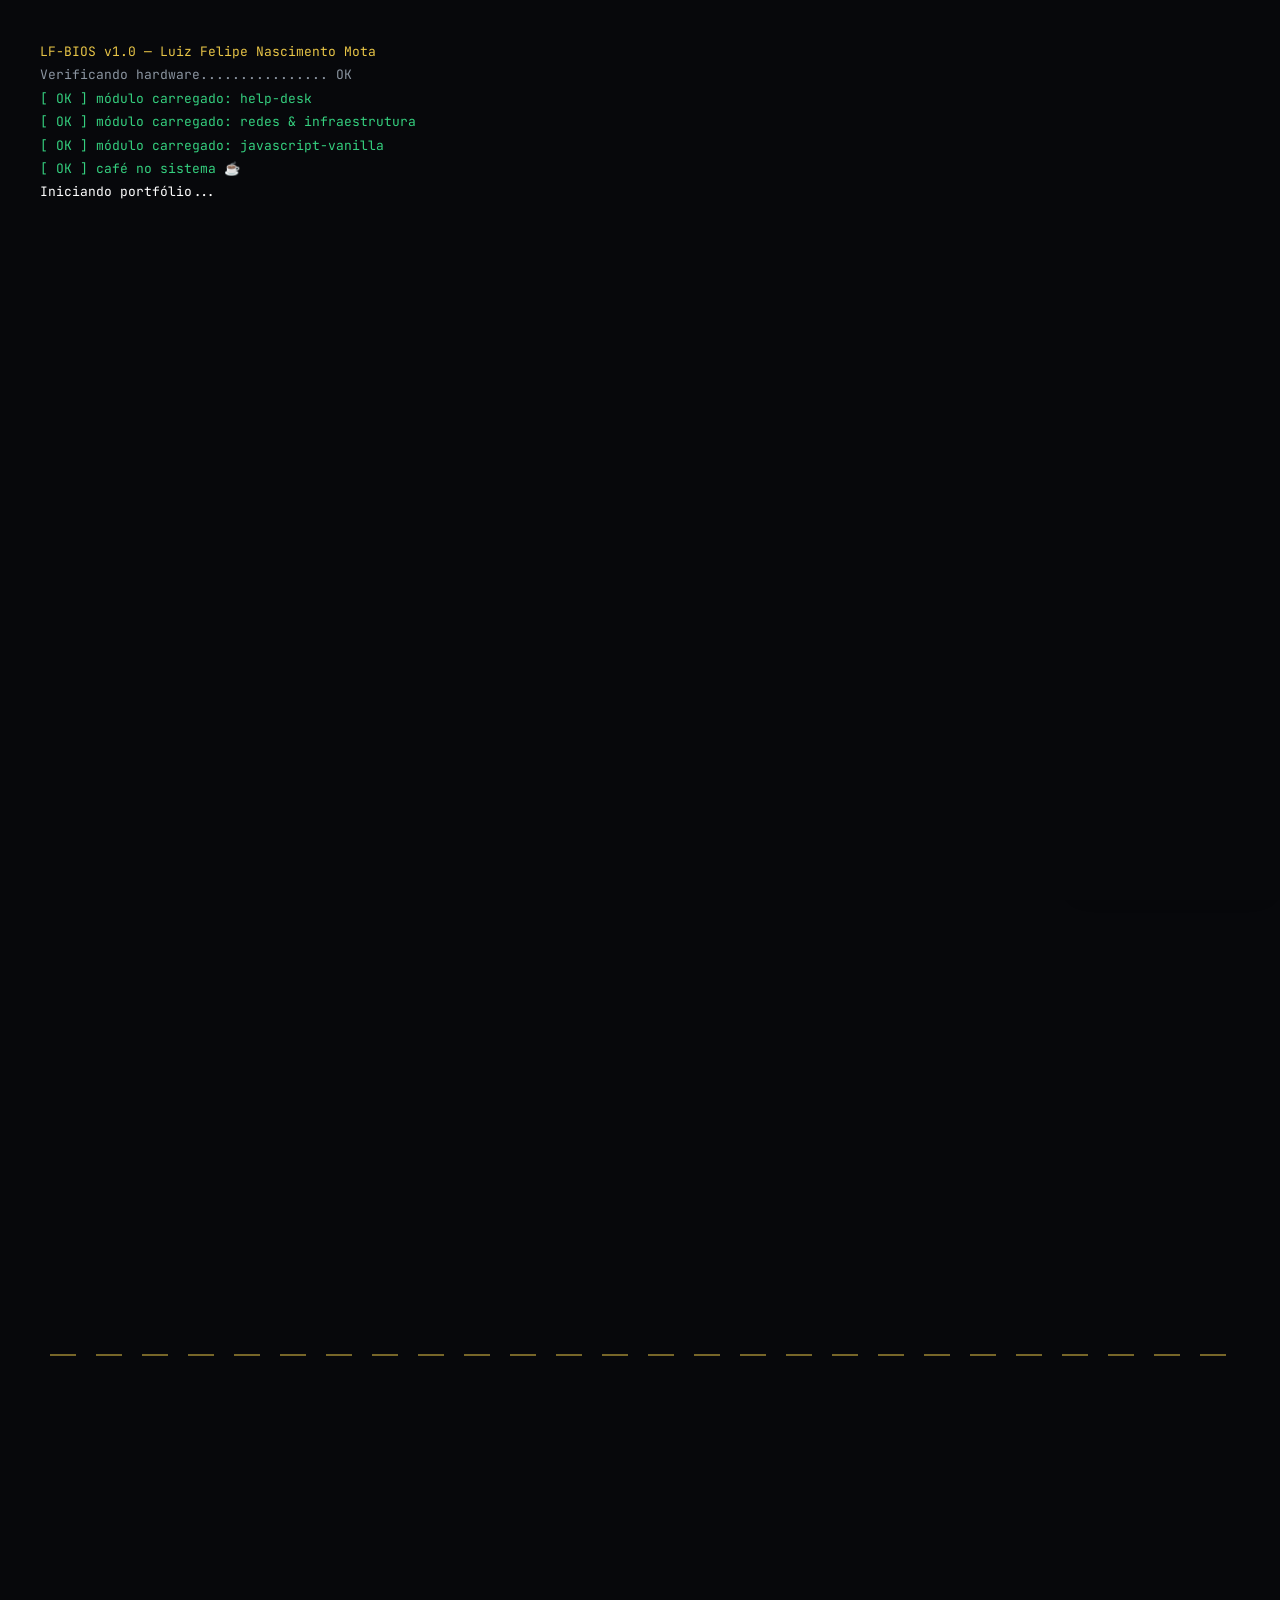
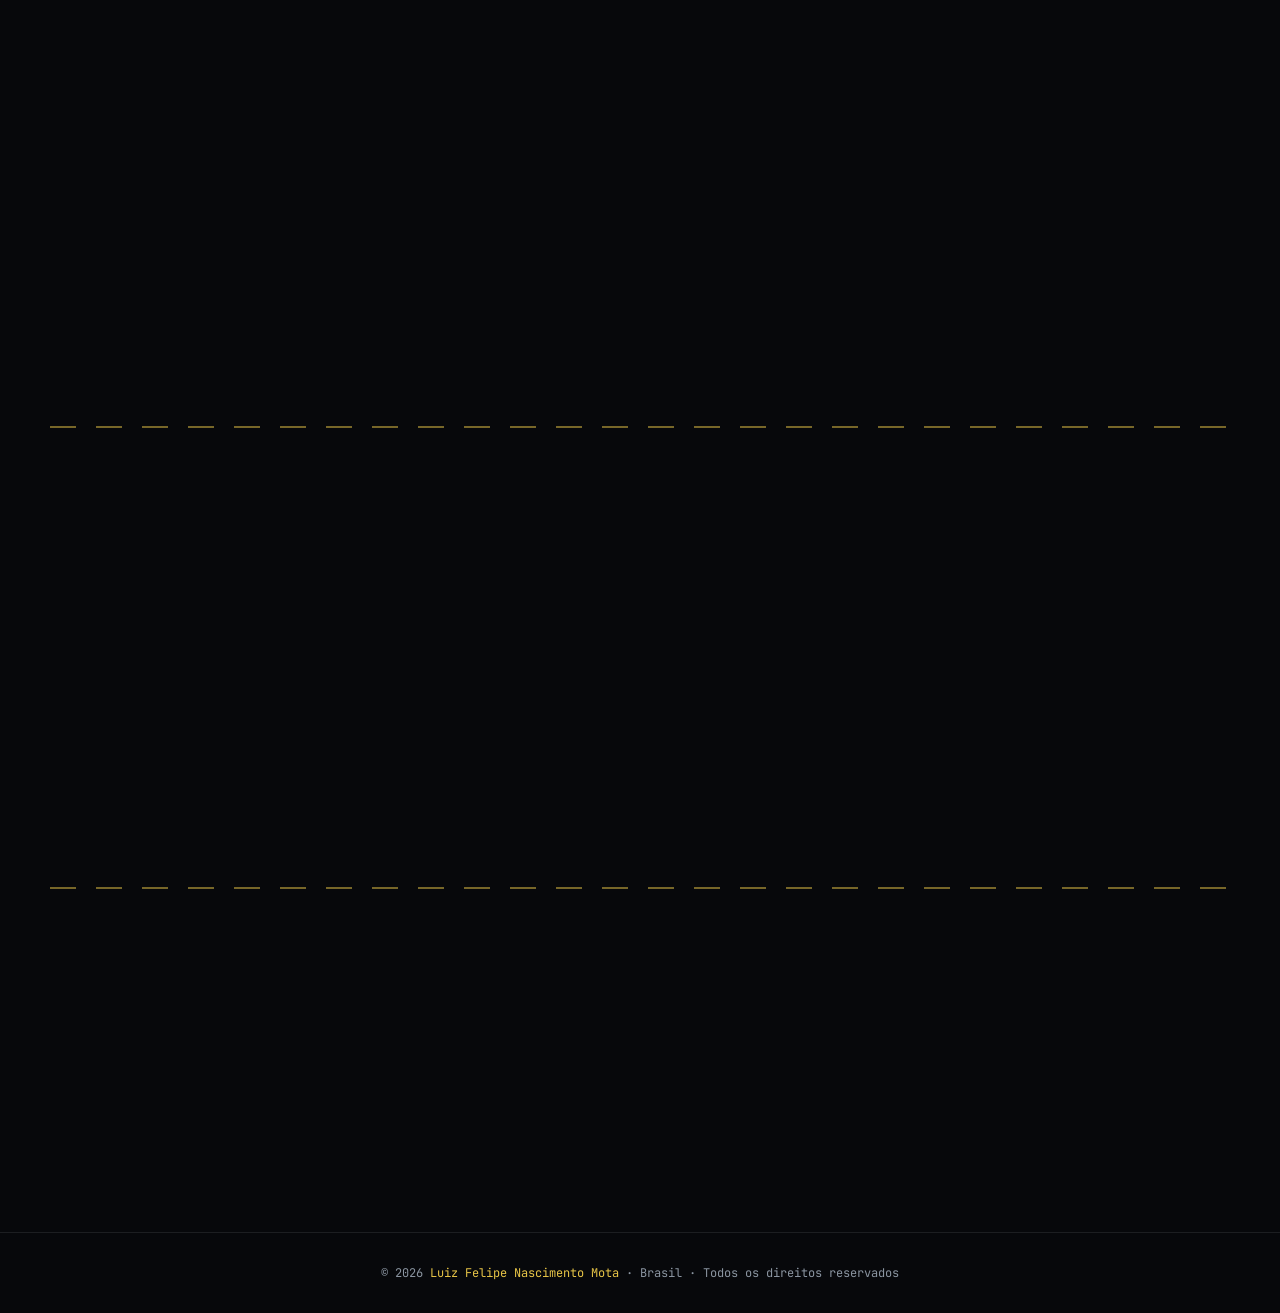
==== index.html @ b90ad9e1 "Update hero role to include age" ====
<!DOCTYPE html>
<html lang="pt-BR">
<head>
  <meta charset="UTF-8">
  <meta name="viewport" content="width=device-width, initial-scale=1.0">
  <link rel="icon" href="./assets/img/lf.ico" type="image/x-icon">
  <title> Luiz Felipe/Portfólio</title>
  <!-- Open Graph (preview em WhatsApp, Instagram, LinkedIn...) -->
  <meta property="og:type" content="website">
  <meta property="og:title" content="Luiz Felipe Nascimento Mota — Suporte de TI & Dev Web">
  <meta property="og:description" content="Portfólio de Luiz Felipe: suporte de TI, redes e projetos web feitos do zero com HTML, CSS e JavaScript. Brasília-DF.">
  <meta property="og:image" content="https://luizfelipenm.dev/assets/img/og-image.png">
  <meta property="og:image:width" content="1200">
  <meta property="og:image:height" content="630">
  <meta property="og:url" content="https://luizfelipenm.dev/">
  <meta name="twitter:card" content="summary_large_image">
  <meta name="description" content="Portfólio de Luiz Felipe: suporte de TI, redes e projetos web feitos do zero com HTML, CSS e JavaScript. Brasília-DF.">
  <link rel="preconnect" href="https://fonts.googleapis.com">
  <link href="https://fonts.googleapis.com/css2?family=Oswald:wght@500;600;700&family=Inter:wght@400;500;600&family=JetBrains+Mono:wght@400;500;700&display=swap" rel="stylesheet">
  <link rel="stylesheet" href="./assets/css/index.css">
  <link rel="stylesheet" href="./assets/css/efeitos.css">
</head>
<body>

<!-- Boot screen (primeira visita da sessão) -->
<div class="boot-screen" id="bootScreen">
  <div class="boot-log" id="bootLog"></div>
</div>

<!-- Cursor glow -->
<div class="cursor-glow" id="cursorGlow"></div>

<!-- Atalho flutuante: Terminal -->
<a href="./terminal.html" class="term-fab" title="Abrir o terminal interativo">
  <span class="term-fab-dots"><span></span><span></span><span></span></span>
  <span class="term-fab-text"><b>~$</b> terminal</span>
</a>

<!-- Navigation -->
<nav>
  <a href="#sobre" class="nav-logo">LF.</a>
  <ul class="nav-links">
    <li><a href="#sobre">Sobre</a></li>
    <li><a href="#habilidades">Skills</a></li>
    <li><a href="#experiencia">Experiência</a></li>
    <li><a href="#certificados">Certificados</a></li>
    <li><a href="#contato">Contato</a></li>
    <li><a href="./speedtyping.html" class="nav-minigame">⌨️ Typing</a></li>
    <li><a href="./python.html" class="nav-minigame">🐍 Python</a></li>
  </ul>
  <button class="nav-hamburger" id="hamburger" aria-label="Abrir menu">
    <span></span><span></span><span></span>
  </button>
</nav>

<!-- Mobile Drawer -->
<div class="nav-drawer" id="navDrawer">
  <a href="#sobre"        onclick="closeDrawer()">Sobre</a>
  <a href="#habilidades"  onclick="closeDrawer()">Skills</a>
  <a href="#experiencia"  onclick="closeDrawer()">Experiência</a>
  <a href="#certificados" onclick="closeDrawer()">Certificados</a>
  <a href="#contato"      onclick="closeDrawer()">Contato</a>
  <a href="./speedtyping.html" class="drawer-minigame">⌨️ Speed Typing</a>
  <a href="./python.html" class="drawer-minigame">🐍 Python</a>
</div>

<!-- Hero -->
<section class="hero" id="sobre">
  <div class="hero-content">
    <div class="hero-eyebrow">Sistema Online · Disponível para oportunidades</div>
    <h1 class="hero-name">Luiz <span>Felipe</span><br>Nascimento Mota</h1>
    <p class="hero-role">Help Desk TI 22</p>
    <p class="hero-bio">
      Olá! Tenho 22 anos, trabalho de Help Desk na Ford Slaviero Brasília e concluí meu ensino superior no curso de Gestão da Tecnologia da Informação no Senac-DF. Apaixonado por tecnologia desde a infância, meu objetivo é crescer na área de TI, adquirindo experiência e certificações para construir uma carreira sólida.
    </p>
    <div class="hero-ctas">
      <a href="#contato" class="btn-primary">
        <svg width="16" height="16" viewBox="0 0 24 24" fill="none" stroke="currentColor" stroke-width="2.5"><path d="M4 4h16c1.1 0 2 .9 2 2v12c0 1.1-.9 2-2 2H4c-1.1 0-2-.9-2-2V6c0-1.1.9-2 2-2z"/><polyline points="22,6 12,13 2,6"/></svg>
        Entrar em Contato
      </a>
      <a href="./assets/curriculo-luiz-felipe.pdf" download class="btn-secondary">
        <svg width="16" height="16" viewBox="0 0 24 24" fill="none" stroke="currentColor" stroke-width="2.5" stroke-linecap="round" stroke-linejoin="round"><path d="M21 15v4a2 2 0 0 1-2 2H5a2 2 0 0 1-2-2v-4"/><polyline points="7 10 12 15 17 10"/><line x1="12" y1="15" x2="12" y2="3"/></svg>
        Baixar Currículo
      </a>
      <a href="https://www.linkedin.com/in/luizfelipenm/" target="_blank" class="btn-secondary">
        <svg width="16" height="16" viewBox="0 0 24 24" fill="currentColor"><path d="M16 8a6 6 0 0 1 6 6v7h-4v-7a2 2 0 0 0-2-2 2 2 0 0 0-2 2v7h-4v-7a6 6 0 0 1 6-6zM2 9h4v12H2z"/><circle cx="4" cy="4" r="2"/></svg>
        LinkedIn
      </a>
    </div>
    <!-- Seção "Agora" — atualize esta linha sempre que mudar de foco -->
    <div class="now-box">
      <span class="now-dot"></span>
      <span><b>Agora:</b> construindo o OrçaPro · estudando Next.js &amp; Tailwind</span>
    </div>
  </div>
  <div class="hero-photo-wrap">
    <div class="hero-photo-frame">
      <img src="./assets/img/luizfelipenm.jpg" alt="Foto de Luiz Felipe"
           onerror="this.style.display='none'; this.nextElementSibling.style.display='flex';">
      <div class="hero-photo-placeholder" style="display:none;">LF</div>
    </div>
    <div class="floating-badge">
      <strong>22</strong>
      anos · RPM vital
    </div>
  </div>
</section>

<div class="divider"></div>

<!-- Habilidades -->
<section id="habilidades">
  <div class="reveal">
    <div class="section-label">Painel de Bordo</div>
    <h2 class="section-title">Habilidades &<br>Tecnologias</h2>
  </div>
  <div class="skills-grid">
    <!-- HTML & CSS -->
    <div class="skill-card reveal" style="animation-delay:0.05s">
      <div class="skill-icon icon-bounce">
        <svg viewBox="0 0 32 32" fill="none" xmlns="http://www.w3.org/2000/svg">
          <text x="0" y="22" font-size="13" font-weight="900" font-family="monospace" fill="#e44d26">&lt;/&gt;</text>
          <rect x="17" y="8" width="14" height="16" rx="2" fill="none" stroke="#264de4" stroke-width="2"/>
          <path d="M20 12h8M20 16h6M20 20h8" stroke="#264de4" stroke-width="1.5" stroke-linecap="round"/>
        </svg>
      </div>
      <div><div class="skill-name">HTML & CSS</div><div class="skill-cat">Front-end</div></div>
    </div>

    <!-- JavaScript -->
    <div class="skill-card reveal" style="animation-delay:0.1s">
      <div class="skill-icon icon-bounce">
        <svg viewBox="0 0 32 32" fill="none" xmlns="http://www.w3.org/2000/svg">
          <rect x="2" y="2" width="28" height="28" rx="4" fill="#f7df1e"/>
          <path d="M18 22c0 2 1.2 3 3 3s3-1 3-3V14h-2.5v7.8c0 .8-.4 1.2-1 1.2s-1-.5-1-1.2L18 22z" fill="#323330"/>
          <path d="M8 21.5c.5 1.2 1.5 2.5 3.5 2.5 2.2 0 3.5-1.2 3.5-3.2 0-1.8-1-2.7-3-3.5-1.5-.6-2-.9-2-1.8 0-.7.5-1.2 1.5-1.2.9 0 1.5.5 2 1.3l2-1.3C14.8 13.8 13.5 13 11.5 13c-2 0-3.5 1.2-3.5 3 0 1.8 1.2 2.7 3 3.5 1.5.6 2 1 2 1.8 0 .8-.6 1.2-1.5 1.2-1.2 0-2-.7-2.5-1.8L8 21.5z" fill="#323330"/>
        </svg>
      </div>
      <div><div class="skill-name">JavaScript</div><div class="skill-cat">Front-end</div></div>
    </div>

    <!-- Java -->
    <div class="skill-card reveal" style="animation-delay:0.15s">
      <div class="skill-icon icon-bounce">
        <svg viewBox="0 0 32 32" fill="none" xmlns="http://www.w3.org/2000/svg">
          <path d="M11 21s-1.5.9 1 1.2c3 .3 4.5.3 7.8-.3 0 0 .9.5 2 1-7 3-15.8-.5-10.8-1.9z" fill="#5382a1"/>
          <path d="M10 18s-1.7 1.3 1 1.5c3.5.3 6.3.3 11-.4 0 0 .6.6 1.5.9-9.7 2.8-20.5.2-13.5-2z" fill="#5382a1"/>
          <path d="M17 6s3.5 3.5-3.3 9c-5.5 4.3-1.3 6.7 0 9.5-3-2.7-5.2-5.1-3.7-7.3C12 14 18.5 12.3 17 6z" fill="#e76f00"/>
          <path d="M17.5 26s1.2 1-1 1.8c-3.8 1.2-16 1.5-19.4.5-1.2-.5.8-1 1.8-1.3.5-.1.8-.2.8-.2-1-.7-6 1.3-2.5 1.8 9.5 1.5 17.3-.7 20.3-2.6z" fill="#5382a1"/>
          <path d="M12.5 14.3S8.3 15.5 11 15.9c1.2.2 3.5.1 5.8-.1 1.8-.2 3.6-.5 3.6-.5s-.6.3-1 .5c-4 1-11.7.5-9.5-.5 1.9-.8 3.6-.9 3.6-.9l-1-.1z" fill="#5382a1"/>
          <path d="M22 23.3s1.1.9-1.2 1.6c-4.5 1.3-18.7 1.7-22.7.5-1.4-.4.9-1.1 2-1.3.6-.1.9-.1.9-.1-1.1-.8-7.2 1.5-3 2 11.1 1.8 20.3-.8 24-2.7z" fill="#5382a1"/>
        </svg>
      </div>
      <div><div class="skill-name">Java</div><div class="skill-cat">Back-end</div></div>
    </div>

    <!-- Python -->
    <div class="skill-card reveal" style="animation-delay:0.2s">
      <div class="skill-icon icon-bounce">
        <svg viewBox="0 0 32 32" fill="none" xmlns="http://www.w3.org/2000/svg">
          <path d="M15.9 3C10.3 3 10.7 5.4 10.7 5.4V8h5.4v1H6.8S3 8.6 3 14.2c0 5.7 3.2 5.5 3.2 5.5H8v-2.7s-.1-3.2 3.2-3.2h5.5s3.1.1 3.1-3V6c0 0 .4-3-3.9-3zM13 5.5a1 1 0 110 2 1 1 0 010-2z" fill="#3776ab"/>
          <path d="M16.1 29c5.6 0 5.2-2.4 5.2-2.4V24h-5.4v-1h9.3s3.8.4 3.8-5.2c0-5.7-3.2-5.5-3.2-5.5H24v2.7s.1 3.2-3.2 3.2h-5.5s-3.1-.1-3.1 3V26s-.4 3 3.9 3zM19 26.5a1 1 0 110-2 1 1 0 010 2z" fill="#ffd43b"/>
        </svg>
      </div>
      <div><div class="skill-name">Python</div><div class="skill-cat">Back-end</div></div>
    </div>

    <!-- SQL/MySQL/PostgreSQL -->
    <div class="skill-card reveal" style="animation-delay:0.25s">
      <div class="skill-icon icon-spin">
        <svg viewBox="0 0 32 32" fill="none" xmlns="http://www.w3.org/2000/svg">
          <ellipse cx="16" cy="8" rx="11" ry="4" fill="#00aff0" opacity=".9"/>
          <path d="M5 8v5c0 2.2 4.9 4 11 4s11-1.8 11-4V8" stroke="#00aff0" stroke-width="1.5"/>
          <path d="M5 13v5c0 2.2 4.9 4 11 4s11-1.8 11-4v-5" stroke="#00aff0" stroke-width="1.5"/>
          <path d="M5 18v5c0 2.2 4.9 4 11 4s11-1.8 11-4v-5" stroke="#00aff0" stroke-width="1.5"/>
        </svg>
      </div>
      <div><div class="skill-name">SQL · MySQL · PostgreSQL</div><div class="skill-cat">Banco de Dados</div></div>
    </div>

    <!-- AWS -->
    <div class="skill-card reveal" style="animation-delay:0.3s">
      <div class="skill-icon icon-bounce">
        <svg viewBox="0 0 32 32" fill="none" xmlns="http://www.w3.org/2000/svg">
          <path d="M9 20c-4 0-7-2.7-7-6s2.8-5.8 6.5-5.8c.3 0 .6 0 .9.1C10.5 6 13 4 16 4c3.9 0 7 3 7 6.5 0 .2 0 .4-.1.6 2.5.7 4.1 2.7 4.1 5 0 2.7-2.3 4.9-5.2 4.9H9z" fill="#ff9900"/>
          <path d="M10 25l2-3M16 27v-4M22 25l-2-3" stroke="#ff9900" stroke-width="1.5" stroke-linecap="round"/>
        </svg>
      </div>
      <div><div class="skill-name">AWS Cloud</div><div class="skill-cat">Cloud & Infraestrutura</div></div>
    </div>

    <!-- Scrum -->
    <div class="skill-card reveal" style="animation-delay:0.35s">
      <div class="skill-icon icon-spin">
        <svg viewBox="0 0 32 32" fill="none" xmlns="http://www.w3.org/2000/svg">
          <circle cx="16" cy="16" r="12" stroke="#00d4ff" stroke-width="2" stroke-dasharray="4 2"/>
          <path d="M16 8v8l5 3" stroke="#00ff9d" stroke-width="2" stroke-linecap="round"/>
          <circle cx="16" cy="16" r="2" fill="#00ff9d"/>
        </svg>
      </div>
      <div><div class="skill-name">Scrum · Metodologias Ágeis</div><div class="skill-cat">Gestão de Projetos</div></div>
    </div>

    <!-- Modelagem BD -->
    <div class="skill-card reveal" style="animation-delay:0.4s">
      <div class="skill-icon icon-bounce">
        <svg viewBox="0 0 32 32" fill="none" xmlns="http://www.w3.org/2000/svg">
          <rect x="3" y="4" width="10" height="7" rx="2" stroke="#00d4ff" stroke-width="1.8"/>
          <rect x="19" y="4" width="10" height="7" rx="2" stroke="#00d4ff" stroke-width="1.8"/>
          <rect x="11" y="21" width="10" height="7" rx="2" stroke="#00ff9d" stroke-width="1.8"/>
          <path d="M8 11v4h16v-4M16 15v6" stroke="#6a8fa8" stroke-width="1.5" stroke-linecap="round"/>
        </svg>
      </div>
      <div><div class="skill-name">Modelagem de BD</div><div class="skill-cat">Banco de Dados</div></div>
    </div>

    <!-- Redes -->
    <div class="skill-card reveal" style="animation-delay:0.45s">
      <div class="skill-icon icon-bounce">
        <svg viewBox="0 0 32 32" fill="none" xmlns="http://www.w3.org/2000/svg">
          <circle cx="16" cy="16" r="2.5" fill="#00d4ff"/>
          <circle cx="6"  cy="10" r="2.5" fill="#00ff9d"/>
          <circle cx="26" cy="10" r="2.5" fill="#00ff9d"/>
          <circle cx="6"  cy="22" r="2.5" fill="#00ff9d"/>
          <circle cx="26" cy="22" r="2.5" fill="#00ff9d"/>
          <path d="M16 16L6 10M16 16L26 10M16 16L6 22M16 16L26 22" stroke="#6a8fa8" stroke-width="1.4"/>
        </svg>
      </div>
      <div><div class="skill-name">Redes de Computadores</div><div class="skill-cat">Infraestrutura</div></div>
    </div>

    <!-- ITIL -->
    <div class="skill-card reveal" style="animation-delay:0.5s">
      <div class="skill-icon icon-bounce">
        <svg viewBox="0 0 32 32" fill="none" xmlns="http://www.w3.org/2000/svg">
          <rect x="4" y="4" width="24" height="24" rx="4" stroke="#00d4ff" stroke-width="1.8"/>
          <path d="M9 12h14M9 16h10M9 20h12" stroke="#00ff9d" stroke-width="1.8" stroke-linecap="round"/>
          <circle cx="23" cy="22" r="5" fill="#0d1f2d" stroke="#00ff9d" stroke-width="1.5"/>
          <path d="M21 22l1.5 1.5L25 20" stroke="#00ff9d" stroke-width="1.5" stroke-linecap="round" stroke-linejoin="round"/>
        </svg>
      </div>
      <div><div class="skill-name">ITIL v3/v4</div><div class="skill-cat">Governança de TI</div></div>
    </div>

    <!-- GitHub -->
    <div class="skill-card reveal" style="animation-delay:0.55s">
      <div class="skill-icon icon-spin">
        <svg viewBox="0 0 32 32" fill="none" xmlns="http://www.w3.org/2000/svg">
          <path d="M16 3C8.8 3 3 8.8 3 16c0 5.8 3.8 10.8 9 12.5.7.1.9-.3.9-.6v-2.2c-3.7.8-4.5-1.8-4.5-1.8-.6-1.5-1.5-1.9-1.5-1.9-1.2-.8.1-.8.1-.8 1.3.1 2 1.4 2 1.4 1.2 2 3 1.4 3.8 1.1.1-.8.5-1.4.9-1.7-2.9-.3-6-1.5-6-6.5 0-1.4.5-2.6 1.4-3.5-.1-.3-.6-1.7.1-3.5 0 0 1.1-.4 3.7 1.4 1.1-.3 2.2-.5 3.4-.5s2.3.2 3.4.5c2.6-1.7 3.7-1.4 3.7-1.4.7 1.8.3 3.2.1 3.5.9.9 1.4 2.1 1.4 3.5 0 5-3.1 6.2-6 6.5.5.4.9 1.2.9 2.5v3.7c0 .4.2.7.9.6C25.2 26.8 29 21.8 29 16c0-7.2-5.8-13-13-13z" fill="#e8f4f8"/>
        </svg>
      </div>
      <div><div class="skill-name">GitHub</div><div class="skill-cat">Versionamento</div></div>
    </div>

    <!-- Office 365 -->
    <div class="skill-card reveal" style="animation-delay:0.6s">
      <div class="skill-icon icon-bounce">
        <svg viewBox="0 0 32 32" fill="none" xmlns="http://www.w3.org/2000/svg">
          <path d="M4 10l10-4v20L4 22V10z" fill="#eb3c00"/>
          <rect x="13" y="8" width="15" height="16" rx="2" fill="#0078d4"/>
          <path d="M16 12h9M16 16h7M16 20h9" stroke="#fff" stroke-width="1.5" stroke-linecap="round"/>
        </svg>
      </div>
      <div><div class="skill-name">Office 365</div><div class="skill-cat">Produtividade</div></div>
    </div>
  </div>
</section>

<div class="divider"></div>

<!-- Experiência -->
<section id="experiencia">
  <div class="reveal">
    <div class="section-label">Hodômetro</div>
    <h2 class="section-title">Experiência</h2>
  </div>

  <div class="carousel-wrapper reveal">
    <div class="carousel-track" id="carouselTrack">

      <!-- Card 1 -->
      <div class="exp-card">
        <div class="exp-header">
          <div>
            <div class="exp-company">Laboratório Senac-DF</div>
            <div class="exp-role">Freelancer & Estudante Técnico</div>
          </div>
          <div class="exp-period">2022 – 2024</div>
        </div>
        <ul class="exp-items">
          <li>Criação e desenvolvimento de sites completos</li>
          <li>Modelagem e criação de bancos de dados relacionais</li>
          <li>Criação e simulação de redes de computadores</li>
          <li>Provisionamento de máquinas virtuais na AWS Cloud</li>
          <li>Configuração de VPN própria</li>
          <li>Versionamento de código com GitHub</li>
          <li>Aplicação de práticas e processos do ITIL v3/v4</li>
        </ul>
      </div>

      <!-- Card 2 -->
      <div class="exp-card">
        <div class="exp-header">
          <div>
            <div class="exp-company">BIG BOX 402 — Asa Norte</div>
            <div class="exp-role">Operador de Supermercado</div>
          </div>
          <div class="exp-period">2024</div>
        </div>
        <ul class="exp-items">
          <li>Operação de caixa</li>
          <li>PV — TOTVS</li>
          <li>Atendimento ao Cliente</li>
          <li>Operação com caixas Autoatendimento (Self-checkout)</li>
          <li>Reposição</li>
          <li>Empacotamento</li>
          <li>Operação em caixas rápidos</li>
        </ul>
      </div>

      <!-- Card 3 -->
      <div class="exp-card">
        <div class="exp-header">
          <div>
            <div class="exp-company">Ford Slaviero Brasília</div>
            <div class="exp-role">Auxiliar / Suporte de TI · CPD</div>
          </div>
          <div class="exp-period">2024 – Atualmente</div>
        </div>
        <ul class="exp-items">
          <li>Infraestrutura de Redes</li>
          <li>Banco de dados — Oracle</li>
          <li>Sistema ERP — Apollo Linx DMS</li>
          <li>Automatizações de serviços com Inteligência Artificial</li>
          <li>VPN</li>
          <li>Active Directory (AD DS), Windows Server, DHCP, DNS, GPOs</li>
          <li>Servidor NAS</li>
        </ul>
      </div>

    </div><!-- /carousel-track -->

    <!-- Controls -->
    <div class="carousel-controls">
      <div class="carousel-dots" id="carouselDots"></div>
      <span class="carousel-counter"><span id="carouselCurrent">1</span> / <span id="carouselTotal">3</span></span>
      <div class="carousel-btns">
        <button class="carousel-btn" id="carouselPrev" aria-label="Anterior">
          <svg width="18" height="18" viewBox="0 0 24 24" fill="none" stroke="currentColor" stroke-width="2" stroke-linecap="round" stroke-linejoin="round"><polyline points="15 18 9 12 15 6"/></svg>
        </button>
        <button class="carousel-btn" id="carouselNext" aria-label="Próximo">
          <svg width="18" height="18" viewBox="0 0 24 24" fill="none" stroke="currentColor" stroke-width="2" stroke-linecap="round" stroke-linejoin="round"><polyline points="9 18 15 12 9 6"/></svg>
        </button>
      </div>
    </div>
  </div>
</section>

<div class="divider"></div>

<!-- Certificados -->
<section id="certificados">
  <div class="reveal">
    <div class="section-label">Vistoria Aprovada</div>
    <h2 class="section-title">Certificados</h2>
  </div>
  <div class="certs-grid">
    <!-- Scrum Foundation -->
    <div class="cert-card reveal">
      <div class="cert-icon icon-spin">
        <svg viewBox="0 0 32 32" fill="none" xmlns="http://www.w3.org/2000/svg">
          <circle cx="16" cy="16" r="12" stroke="#00ff9d" stroke-width="1.8" stroke-dasharray="5 2"/>
          <path d="M16 8v8l5 3" stroke="#00ff9d" stroke-width="2" stroke-linecap="round"/>
          <circle cx="16" cy="16" r="2" fill="#00ff9d"/>
        </svg>
      </div>
      <div>
        <div class="cert-name">Scrum Foundation</div>
        <div class="cert-issuer">CertiProf</div>
      </div>
    </div>

    <!-- Python -->
    <div class="cert-card reveal">
      <div class="cert-icon icon-bounce">
        <svg viewBox="0 0 32 32" fill="none" xmlns="http://www.w3.org/2000/svg">
          <path d="M15.9 3C10.3 3 10.7 5.4 10.7 5.4V8h5.4v1H6.8S3 8.6 3 14.2c0 5.7 3.2 5.5 3.2 5.5H8v-2.7s-.1-3.2 3.2-3.2h5.5s3.1.1 3.1-3V6c0 0 .4-3-3.9-3zM13 5.5a1 1 0 110 2 1 1 0 010-2z" fill="#3776ab"/>
          <path d="M16.1 29c5.6 0 5.2-2.4 5.2-2.4V24h-5.4v-1h9.3s3.8.4 3.8-5.2c0-5.7-3.2-5.5-3.2-5.5H24v2.7s.1 3.2-3.2 3.2h-5.5s-3.1-.1-3.1 3V26s-.4 3 3.9 3zM19 26.5a1 1 0 110-2 1 1 0 010 2z" fill="#ffd43b"/>
        </svg>
      </div>
      <div>
        <div class="cert-name">Python Essentials 1</div>
        <div class="cert-issuer">Cisco Networking Academy</div>
      </div>
    </div>

    <!-- JavaScript -->
    <div class="cert-card reveal">
      <div class="cert-icon icon-bounce">
        <svg viewBox="0 0 32 32" fill="none" xmlns="http://www.w3.org/2000/svg">
          <rect x="2" y="2" width="28" height="28" rx="4" fill="#f7df1e"/>
          <path d="M18 22c0 2 1.2 3 3 3s3-1 3-3V14h-2.5v7.8c0 .8-.4 1.2-1 1.2s-1-.5-1-1.2L18 22z" fill="#323330"/>
          <path d="M8 21.5c.5 1.2 1.5 2.5 3.5 2.5 2.2 0 3.5-1.2 3.5-3.2 0-1.8-1-2.7-3-3.5-1.5-.6-2-.9-2-1.8 0-.7.5-1.2 1.5-1.2.9 0 1.5.5 2 1.3l2-1.3C14.8 13.8 13.5 13 11.5 13c-2 0-3.5 1.2-3.5 3 0 1.8 1.2 2.7 3 3.5 1.5.6 2 1 2 1.8 0 .8-.6 1.2-1.5 1.2-1.2 0-2-.7-2.5-1.8L8 21.5z" fill="#323330"/>
        </svg>
      </div>
      <div>
        <div class="cert-name">JavaScript Essentials 1</div>
        <div class="cert-issuer">Cisco Networking Academy</div>
      </div>
    </div>

    <!-- Networking Basics -->
    <div class="cert-card reveal">
      <div class="cert-icon icon-bounce">
        <svg viewBox="0 0 32 32" fill="none" xmlns="http://www.w3.org/2000/svg">
          <circle cx="16" cy="16" r="2.5" fill="#1ba0d8"/>
          <circle cx="6"  cy="10" r="2.5" fill="#00ff9d"/>
          <circle cx="26" cy="10" r="2.5" fill="#00ff9d"/>
          <circle cx="6"  cy="22" r="2.5" fill="#00ff9d"/>
          <circle cx="26" cy="22" r="2.5" fill="#00ff9d"/>
          <path d="M16 16L6 10M16 16L26 10M16 16L6 22M16 16L26 22" stroke="#1ba0d8" stroke-width="1.4"/>
        </svg>
      </div>
      <div>
        <div class="cert-name">Networking Basics</div>
        <div class="cert-issuer">Cisco Networking Academy</div>
      </div>
    </div>

    <!-- AWS -->
    <div class="cert-card reveal">
      <div class="cert-icon icon-bounce">
        <svg viewBox="0 0 32 32" fill="none" xmlns="http://www.w3.org/2000/svg">
          <path d="M9 20c-4 0-7-2.7-7-6s2.8-5.8 6.5-5.8c.3 0 .6 0 .9.1C10.5 6 13 4 16 4c3.9 0 7 3 7 6.5 0 .2 0 .4-.1.6 2.5.7 4.1 2.7 4.1 5 0 2.7-2.3 4.9-5.2 4.9H9z" fill="#ff9900"/>
          <path d="M10 25l2-3M16 27v-4M22 25l-2-3" stroke="#ff9900" stroke-width="1.5" stroke-linecap="round"/>
        </svg>
      </div>
      <div>
        <div class="cert-name">AWS Academy Cloud Foundations</div>
        <div class="cert-issuer">AWS Academy Graduate</div>
      </div>
    </div>

    <!-- Java / Oracle -->
    <div class="cert-card reveal">
      <div class="cert-icon icon-bounce">
        <svg viewBox="0 0 32 32" fill="none" xmlns="http://www.w3.org/2000/svg">
          <path d="M11 21s-1.5.9 1 1.2c3 .3 4.5.3 7.8-.3 0 0 .9.5 2 1-7 3-15.8-.5-10.8-1.9z" fill="#5382a1"/>
          <path d="M10 18s-1.7 1.3 1 1.5c3.5.3 6.3.3 11-.4 0 0 .6.6 1.5.9-9.7 2.8-20.5.2-13.5-2z" fill="#5382a1"/>
          <path d="M17 6s3.5 3.5-3.3 9c-5.5 4.3-1.3 6.7 0 9.5-3-2.7-5.2-5.1-3.7-7.3C12 14 18.5 12.3 17 6z" fill="#e76f00"/>
          <path d="M17.5 26s1.2 1-1 1.8c-3.8 1.2-10 1.5-13.4.5-1.2-.5.8-1 1.8-1.3.5-.1.8-.2.8-.2-1-.7-6 1.3-2.5 1.8 9.5 1.5 17.3-.7 20.3-2.6z" fill="#5382a1"/>
        </svg>
      </div>
      <div>
        <div class="cert-name">Java Fundamentals Learner</div>
        <div class="cert-issuer">Oracle Academy</div>
      </div>
    </div>

    <!-- Networking Essentials -->
    <div class="cert-card reveal">
      <div class="cert-icon icon-spin">
        <svg viewBox="0 0 32 32" fill="none" xmlns="http://www.w3.org/2000/svg">
          <rect x="3" y="10" width="8" height="12" rx="2" stroke="#1ba0d8" stroke-width="1.8"/>
          <rect x="12" y="6" width="8" height="20" rx="2" stroke="#1ba0d8" stroke-width="1.8"/>
          <rect x="21" y="13" width="8" height="9" rx="2" stroke="#1ba0d8" stroke-width="1.8"/>
          <path d="M7 10V8M16 6V4M25 13V11" stroke="#00ff9d" stroke-width="1.5" stroke-linecap="round"/>
        </svg>
      </div>
      <div>
        <div class="cert-name">Networking Essentials</div>
        <div class="cert-issuer">Cisco Networking Academy</div>
      </div>
    </div>

    <!-- Linux -->
    <div class="cert-card reveal">
      <div class="cert-icon icon-bounce">
        <svg viewBox="0 0 32 32" fill="none" xmlns="http://www.w3.org/2000/svg">
          <path d="M16 3c-2.5 0-5 2-5 6 0 2.5.8 4.5 1.5 6-.5.5-3 2-3 5 0 2 1.5 3.5 3 3.5h7c1.5 0 3-1.5 3-3.5 0-3-2.5-4.5-3-5 .7-1.5 1.5-3.5 1.5-6 0-4-2.5-6-5-6z" stroke="#e8f4f8" stroke-width="1.6" fill="none"/>
          <circle cx="13" cy="12" r="1.2" fill="#e8f4f8"/>
          <circle cx="19" cy="12" r="1.2" fill="#e8f4f8"/>
          <path d="M13 17s1 1.5 3 1.5 3-1.5 3-1.5" stroke="#e8f4f8" stroke-width="1.3" stroke-linecap="round"/>
          <path d="M10 24h12" stroke="#e8f4f8" stroke-width="1.5" stroke-linecap="round"/>
          <path d="M8 27h16" stroke="#6a8fa8" stroke-width="1.5" stroke-linecap="round"/>
        </svg>
      </div>
      <div>
        <div class="cert-name">NDG Linux Unhatched</div>
        <div class="cert-issuer">Cisco Networking Academy</div>
      </div>
    </div>
  </div>
</section>

<div class="divider"></div>

<!-- Contato -->
<section id="contato">
  <div class="reveal">
    <div class="section-label">Pit Stop</div>
    <h2 class="section-title">Contato</h2>
  </div>
  <div class="contact-grid reveal">
    <!-- Telefone -->
    <a href="tel:+5561991547238" class="contact-item">
      <div class="contact-ico icon-bounce">
        <svg viewBox="0 0 32 32" fill="none" xmlns="http://www.w3.org/2000/svg">
          <path d="M9 4h4l2 5-2.5 1.5a14 14 0 006 6L20 14l5 2v4c0 1.1-.9 2-2 2C10.4 22 4 10.6 4 6c0-1.1.9-2 2-2h3z" stroke="#00d4ff" stroke-width="1.8" stroke-linecap="round" stroke-linejoin="round"/>
          <path d="M22 4a6 6 0 016 6" stroke="#00ff9d" stroke-width="1.5" stroke-linecap="round"/>
          <path d="M22 8a2 2 0 012 2" stroke="#00ff9d" stroke-width="1.5" stroke-linecap="round"/>
        </svg>
      </div>
      <div>
        <div class="contact-label">Telefone</div>
        <div class="contact-value">+55 (61) 99154-7238</div>
      </div>
    </a>

    <!-- E-mail -->
    <a href="mailto:luizfelipenascimentomota17@gmail.com" class="contact-item">
      <div class="contact-ico icon-bounce">
        <svg viewBox="0 0 32 32" fill="none" xmlns="http://www.w3.org/2000/svg">
          <rect x="3" y="7" width="26" height="18" rx="3" stroke="#00d4ff" stroke-width="1.8"/>
          <path d="M3 10l13 8 13-8" stroke="#00d4ff" stroke-width="1.8" stroke-linecap="round" stroke-linejoin="round"/>
          <path d="M3 10l9 7M29 10l-9 7" stroke="#00ff9d" stroke-width="1" stroke-linecap="round" opacity=".5"/>
        </svg>
      </div>
      <div>
        <div class="contact-label">E-mail</div>
        <div class="contact-value">luizfelipenascimentomota17@gmail.com</div>
      </div>
    </a>

    <!-- LinkedIn -->
    <a href="https://www.linkedin.com/in/luizfelipenm/" target="_blank" class="contact-item">
      <div class="contact-ico icon-bounce">
        <svg viewBox="0 0 32 32" fill="none" xmlns="http://www.w3.org/2000/svg">
          <rect x="2" y="2" width="28" height="28" rx="6" fill="#0a66c2"/>
          <rect x="7" y="13" width="4" height="12" rx="1" fill="#fff"/>
          <circle cx="9" cy="9" r="2.2" fill="#fff"/>
          <path d="M17 13h3.5a4.5 4.5 0 014.5 4.5V25h-4v-6.5a1.5 1.5 0 00-1.5-1.5H17v-4z" fill="#fff"/>
        </svg>
      </div>
      <div>
        <div class="contact-label">LinkedIn</div>
        <div class="contact-value">linkedin.com/in/luizfelipenm</div>
      </div>
    </a>

    <!-- Localização -->
    <div class="contact-item" style="cursor:default;">
      <div class="contact-ico icon-bounce">
        <svg viewBox="0 0 32 32" fill="none" xmlns="http://www.w3.org/2000/svg">
          <path d="M16 3a9 9 0 019 9c0 6-9 17-9 17S7 18 7 12a9 9 0 019-9z" stroke="#00d4ff" stroke-width="1.8" stroke-linejoin="round"/>
          <circle cx="16" cy="12" r="3" stroke="#00ff9d" stroke-width="1.8"/>
        </svg>
      </div>
      <div>
        <div class="contact-label">Localização</div>
        <div class="contact-value">Brasília, DF</div>
      </div>
    </div>
  </div>
</section>

<!-- Footer -->
<footer>
  <p>© 2026 <span>Luiz Felipe Nascimento Mota</span> · Brasil · Todos os direitos reservados</p>
</footer>

<script src="./assets/js/index.js"></script>
<script src="./assets/js/efeitos.js"></script>
</body>
</html>
---- assets/css/index.css ----
/* ══════════════════════════════════════════════
   MIDNIGHT GARAGE — tema dark automotivo
   Portfólio de TI · Luiz Felipe Nascimento Mota
   ══════════════════════════════════════════════ */

:root {
  --bg:      #07080b;   /* asfalto */
  --bg2:     #0b0d12;
  --card:    #10131a;   /* chapa de metal */
  --card2:   #171b24;
  --accent:  #ff3b30;   /* lanterna traseira */
  --accent2: #e8c547;   /* âmbar de painel */
  --muted:   #8b95a1;   /* cinza ponteiro */
  --text:    #f5f6f8;   /* farol */
  --border:  rgba(245,246,248,0.09);
  --glow:    rgba(255,59,48,0.10);
  --green:   #35d07f;   /* luz "OK" do painel */
  --red:     #ff3b30;
}

*, *::before, *::after { box-sizing: border-box; margin: 0; padding: 0; }
html { scroll-behavior: smooth; }

body {
  font-family: 'Inter', sans-serif;
  background: var(--bg);
  color: var(--text);
  min-height: 100vh;
  overflow-x: hidden;
}

/* textura: asfalto + fibra de carbono sutil */
body::before {
  content: '';
  position: fixed; inset: 0;
  background-image:
    radial-gradient(ellipse 70% 45% at 15% 0%, rgba(255,59,48,0.08) 0%, transparent 55%),
    radial-gradient(ellipse 55% 40% at 90% 95%, rgba(232,197,71,0.06) 0%, transparent 55%),
    repeating-linear-gradient(45deg, rgba(255,255,255,0.012) 0px, rgba(255,255,255,0.012) 1px, transparent 1px, transparent 6px),
    repeating-linear-gradient(-45deg, rgba(255,255,255,0.012) 0px, rgba(255,255,255,0.012) 1px, transparent 1px, transparent 6px);
  pointer-events: none; z-index: 0;
}
body > * { position: relative; z-index: 1; }

/* ── TERMINAL FAB (mantém função, novo acabamento) ── */
.term-fab {
  position: fixed; bottom: 24px; right: 24px; z-index: 999;
  background: linear-gradient(160deg, #14171f, #0b0d12);
  border: 1px solid rgba(255,59,48,0.35);
  border-radius: 4px;
  padding: 10px 16px;
  display: flex; align-items: center; gap: 10px;
  font-family: 'JetBrains Mono', monospace;
  font-size: 13px; color: var(--accent2);
  box-shadow: 0 0 0 1px rgba(0,0,0,.4), 0 8px 24px rgba(0,0,0,.5);
  cursor: pointer; text-decoration: none;
  transition: transform .2s, border-color .2s;
}
.term-fab:hover { transform: translateY(-3px); border-color: var(--accent); box-shadow: 0 0 20px rgba(255,59,48,.25), 0 8px 24px rgba(0,0,0,.5); }
.term-fab-dots { display: flex; gap: 4px; flex-shrink: 0; }
.term-fab-dots span { width: 7px; height: 7px; border-radius: 50%; }
.term-fab-dots span:nth-child(1) { background: var(--red); }
.term-fab-dots span:nth-child(2) { background: var(--accent2); }
.term-fab-dots span:nth-child(3) { background: var(--green); }
.term-fab-text b { color: var(--text); font-weight: 700; }
.term-fab-text::after { content: '_'; color: var(--accent2); animation: fabBlink .9s step-end infinite; }
@keyframes fabBlink { 0%,100%{opacity:1} 50%{opacity:0} }

/* ── NAV: barra de cockpit ── */
nav {
  display: flex; align-items: center; justify-content: space-between;
  padding: 0 40px; height: 68px;
  background: linear-gradient(180deg, #0d0f14, #08090c);
  border-bottom: 1px solid var(--border);
  border-top: 3px solid var(--accent);
  position: sticky; top: 0; z-index: 100;
}
.nav-logo {
  font-family: 'Oswald', sans-serif;
  font-size: 22px; font-weight: 700;
  letter-spacing: 1px;
  color: var(--text);
  text-decoration: none;
  display: inline-flex; align-items: baseline; gap: 2px;
}
.nav-logo::after { content: ''; width: 8px; height: 8px; border-radius: 50%; background: var(--green); box-shadow: 0 0 8px var(--green); margin-left: 6px; align-self: center; }
.nav-logo:hover::after { background: var(--accent2); box-shadow: 0 0 8px var(--accent2); }

.nav-links { display: flex; gap: 30px; list-style: none; align-items: center; }
.nav-links a {
  font-family: 'JetBrains Mono', monospace;
  font-size: 12px; letter-spacing: 1.5px; text-transform: uppercase;
  color: var(--muted); text-decoration: none;
  position: relative; padding: 4px 0;
  transition: color .2s;
}
.nav-links a::after {
  content: ''; position: absolute; left: 0; bottom: -2px;
  width: 0; height: 2px; background: var(--accent2);
  transition: width .25s ease;
}
.nav-links a:hover { color: var(--text); }
.nav-links a:hover::after { width: 100%; }
.nav-minigame {
  border: 1px solid var(--border);
  border-radius: 3px;
  padding: 6px 12px !important;
  color: var(--accent2) !important;
}
.nav-minigame::after { display: none !important; }
.nav-minigame:hover { border-color: var(--accent2); background: rgba(232,197,71,.08); }

.nav-hamburger { display: none; flex-direction: column; gap: 5px; background: none; border: none; cursor: pointer; padding: 8px; }
.nav-hamburger span { width: 24px; height: 2px; background: var(--text); transition: transform .25s, opacity .25s; }
.nav-hamburger.open span:nth-child(1) { transform: translateY(7px) rotate(45deg); }
.nav-hamburger.open span:nth-child(2) { opacity: 0; }
.nav-hamburger.open span:nth-child(3) { transform: translateY(-7px) rotate(-45deg); }

.nav-drawer {
  position: fixed; top: 68px; left: 0; right: 0; z-index: 99;
  background: #0b0d12;
  border-bottom: 1px solid var(--border);
  display: flex; flex-direction: column;
  max-height: 0; overflow: hidden;
  transition: max-height .35s ease;
}
.nav-drawer.open { max-height: 500px; }
.nav-drawer a {
  padding: 16px 24px;
  font-family: 'JetBrains Mono', monospace;
  font-size: 13px; letter-spacing: 1px; text-transform: uppercase;
  color: var(--muted); text-decoration: none;
  border-bottom: 1px solid var(--border);
}
.drawer-minigame { color: var(--accent2) !important; }
.drawer-minigame:hover { background: rgba(232,197,71,.06); }

/* ── ícones de skill/cert: giro sutil no hover ── */
.skill-icon svg, .cert-icon svg { transition: transform .35s ease; }
.skill-card:hover .skill-icon svg { transform: scale(1.12) rotate(-3deg); }
.cert-card:hover  .cert-icon  svg { transform: scale(1.12) rotate(3deg); }
@keyframes iconSpin { to { transform: rotate(360deg); } }
.skill-card:hover .icon-spin svg, .cert-card:hover .icon-spin svg { animation: iconSpin .6s linear; }

/* ── HERO: painel de instrumentos ── */
.hero {
  display: flex; align-items: center; gap: 60px;
  padding: 90px 40px 70px;
  max-width: 1180px; margin: 0 auto;
  flex-wrap: wrap;
}
.hero-content { flex: 1; min-width: 320px; animation: heroFade 1s ease .2s both; }
@keyframes heroFade { from { opacity: 0; transform: translateY(16px); } to { opacity: 1; transform: none; } }

.hero-eyebrow {
  display: inline-flex; align-items: center; gap: 8px;
  font-family: 'JetBrains Mono', monospace;
  font-size: 12px; letter-spacing: 2px; text-transform: uppercase;
  color: var(--green);
  border: 1px solid rgba(53,208,127,.3);
  background: rgba(53,208,127,.06);
  padding: 6px 14px; border-radius: 3px;
  margin-bottom: 22px;
}
.hero-eyebrow::before {
  content: ''; width: 7px; height: 7px; border-radius: 50%;
  background: var(--green); box-shadow: 0 0 8px var(--green);
  animation: blinkDot 1.6s ease-in-out infinite;
}
@keyframes blinkDot { 0%,100%{opacity:1} 50%{opacity:.35} }

.hero-name {
  font-family: 'Oswald', sans-serif;
  font-size: clamp(38px, 5.5vw, 64px);
  font-weight: 700; text-transform: uppercase;
  letter-spacing: 0.5px;
  line-height: 1.04;
  color: var(--text);
}
.hero-name span { color: var(--accent); }
.hero-role {
  font-family: 'JetBrains Mono', monospace;
  font-size: 15px; letter-spacing: 2px; text-transform: uppercase;
  color: var(--accent2);
  margin-top: 14px;
}
.hero-bio {
  font-size: 15px; line-height: 1.75; color: var(--muted);
  margin-top: 20px; max-width: 520px;
}

.hero-ctas { display: flex; gap: 14px; flex-wrap: wrap; margin-top: 30px; }
.btn-primary {
  display: inline-flex; align-items: center; gap: 9px;
  padding: 13px 26px;
  background: var(--accent); color: #0b0602;
  font-weight: 700; font-size: 13px; letter-spacing: .5px; text-transform: uppercase;
  border-radius: 3px; text-decoration: none;
  transition: transform .2s, box-shadow .2s;
}
.btn-primary:hover { transform: translateY(-2px); box-shadow: 0 10px 28px rgba(255,59,48,.35); }
.btn-secondary {
  display: inline-flex; align-items: center; gap: 9px;
  padding: 13px 24px;
  background: var(--card); color: var(--text);
  border: 1px solid var(--border);
  font-weight: 600; font-size: 13px; letter-spacing: .5px; text-transform: uppercase;
  border-radius: 3px; text-decoration: none;
  transition: border-color .2s, background .2s;
}
.btn-secondary:hover { border-color: var(--accent2); background: var(--card2); }

/* seção "Agora" → indicador de painel */
.now-box {
  display: inline-flex; align-items: center; gap: 10px;
  margin-top: 24px; padding: 9px 16px;
  background: var(--card); border: 1px solid var(--border);
  border-left: 3px solid var(--accent2);
  border-radius: 2px;
  font-size: 13px; color: var(--muted);
}
.now-box b { color: var(--accent2); font-weight: 700; }
.now-dot { width: 8px; height: 8px; border-radius: 50%; background: var(--accent2); flex-shrink: 0; animation: nowPulse 2s ease-in-out infinite; }
@keyframes nowPulse { 0%,100%{box-shadow:0 0 0 0 rgba(232,197,71,.5)} 50%{box-shadow:0 0 0 6px rgba(232,197,71,0)} }

/* ── foto: aro de velocímetro ── */
.hero-photo-wrap { position: relative; flex-shrink: 0; }
.hero-photo-frame {
  width: 260px; height: 260px; border-radius: 50%;
  position: relative;
  padding: 10px;
  background:
    conic-gradient(from -128deg,
      var(--accent) 0deg, var(--accent) 30deg,
      var(--accent2) 30deg, var(--accent2) 200deg,
      var(--border) 200deg, var(--border) 256deg,
      transparent 256deg, transparent 360deg);
  animation: heroFade 1s ease .4s both;
}
.hero-photo-frame::before {
  content: '';
  position: absolute; inset: 10px;
  border-radius: 50%;
  background: var(--bg);
}
.hero-photo-frame img {
  position: relative; z-index: 1;
  width: 100%; height: 100%; border-radius: 50%;
  object-fit: cover; display: block;
  filter: grayscale(.15) contrast(1.05);
}
.hero-photo-placeholder {
  position: relative; z-index: 1;
  width: 100%; height: 100%; border-radius: 50%;
  align-items: center; justify-content: center;
  font-family: 'Oswald', sans-serif; font-size: 64px; font-weight: 700;
  color: var(--text); background: var(--card2);
}
/* marcações tipo velocímetro ao redor */
.hero-photo-frame::after {
  content: '0   40   80   120   160   200';
  position: absolute; inset: -26px;
  border-radius: 50%;
  border: 1px dashed rgba(245,246,248,.08);
  pointer-events: none;
}

.floating-badge {
  position: absolute; bottom: -6px; right: -6px;
  background: var(--card2);
  border: 2px solid var(--bg);
  outline: 1px solid var(--accent2);
  border-radius: 50%;
  width: 84px; height: 84px;
  display: flex; flex-direction: column; align-items: center; justify-content: center;
  text-align: center;
  font-size: 9px; letter-spacing: .5px; text-transform: uppercase; color: var(--muted);
  font-family: 'JetBrains Mono', monospace;
  box-shadow: 0 6px 20px rgba(0,0,0,.5);
}
.floating-badge strong {
  color: var(--accent2); font-size: 22px; display: block;
  font-family: 'Oswald', sans-serif; font-weight: 700; line-height: 1.1;
}

/* ── labels e títulos de seção ── */
.section-label {
  display: inline-flex; align-items: center; gap: 8px;
  font-family: 'JetBrains Mono', monospace;
  font-size: 12px; letter-spacing: 3px; text-transform: uppercase;
  color: var(--accent2);
  margin-bottom: 12px;
}
.section-label::before { content: ''; width: 22px; height: 2px; background: var(--accent2); }
.section-title {
  font-family: 'Oswald', sans-serif;
  font-size: clamp(26px, 4vw, 38px);
  font-weight: 700; text-transform: uppercase; letter-spacing: .5px;
  color: var(--text); line-height: 1.15;
}

/* divisor: faixa de asfalto com pista tracejada */
.divider {
  height: 34px; max-width: 1180px; margin: 10px auto;
  background-image: repeating-linear-gradient(90deg, var(--accent2) 0 26px, transparent 26px 46px);
  background-position: center;
  background-repeat: no-repeat;
  background-size: 100% 2px;
  opacity: .5;
}

section { max-width: 1180px; margin: 0 auto; padding: 60px 40px; }

/* ── SKILLS: cartões estilo módulo de painel ── */
.skills-grid {
  display: grid; grid-template-columns: repeat(auto-fill, minmax(230px, 1fr));
  gap: 14px; margin-top: 36px;
}
.skill-card {
  display: flex; align-items: center; gap: 14px;
  background: var(--card);
  border: 1px solid var(--border);
  border-top: 2px solid transparent;
  border-radius: 4px;
  padding: 16px 18px;
  transition: border-color .2s, transform .2s, background .2s;
}
.skill-card:hover { border-color: var(--border); border-top-color: var(--accent2); transform: translateY(-3px); background: var(--card2); }
.skill-icon {
  width: 40px; height: 40px; flex-shrink: 0;
  display: flex; align-items: center; justify-content: center;
  background: var(--bg2); border-radius: 4px;
  border: 1px solid var(--border);
}
.skill-icon svg { width: 22px; height: 22px; }
.skill-name { font-weight: 600; font-size: 14px; color: var(--text); }
.skill-cat { font-size: 11px; color: var(--muted); margin-top: 2px; font-family: 'JetBrains Mono', monospace; }

/* ── EXPERIÊNCIA: hodômetro / carro de corrida ── */
.carousel-wrapper { margin-top: 36px; }
.carousel-track { display: flex; }
.exp-card {
  min-width: 100%;
  background: var(--card);
  border: 1px solid var(--border);
  border-radius: 6px;
  padding: 32px;
  position: relative;
  overflow: hidden;
}
.exp-card::before {
  content: '';
  position: absolute; top: 0; left: 0; right: 0; height: 3px;
  background: repeating-linear-gradient(90deg, var(--accent) 0 18px, var(--accent2) 18px 36px);
}
.exp-header { display: flex; justify-content: space-between; align-items: flex-start; margin-bottom: 24px; flex-wrap: wrap; gap: 12px; }
.exp-company { font-family: 'Oswald', sans-serif; font-size: 24px; font-weight: 700; text-transform: uppercase; color: #fff; }
.exp-role { font-size: 13px; color: var(--accent2); margin-top: 5px; font-weight: 500; letter-spacing: .3px; }
.exp-period {
  font-family: 'JetBrains Mono', monospace;
  font-size: 12px; color: var(--muted);
  border: 1px solid var(--border);
  padding: 5px 12px; border-radius: 3px;
  white-space: nowrap;
}
.exp-items { list-style: none; display: flex; flex-direction: column; gap: 10px; }
.exp-items li { font-size: 14px; color: var(--muted); padding-left: 22px; position: relative; }
.exp-items li::before {
  content: '▸'; position: absolute; left: 0; color: var(--accent);
  font-size: 13px;
}

.carousel-controls { display: flex; align-items: center; justify-content: space-between; margin-top: 20px; gap: 16px; flex-wrap: wrap; }
.carousel-dots { display: flex; gap: 8px; }
.carousel-dot { width: 22px; height: 4px; border-radius: 2px; background: var(--border); border: none; cursor: pointer; transition: background .2s, width .2s; padding: 0; }
.carousel-dot.active { background: var(--accent2); width: 34px; }
.carousel-btns { display: flex; gap: 10px; }
.carousel-btn {
  width: 38px; height: 38px; border-radius: 3px;
  background: var(--card2); border: 1px solid var(--border); color: var(--text);
  display: flex; align-items: center; justify-content: center; cursor: pointer;
  transition: border-color .2s, color .2s;
}
.carousel-btn:hover { border-color: var(--accent2); color: var(--accent2); }
.carousel-btn:disabled { opacity: .3; cursor: default; }
.carousel-counter { font-family: 'JetBrains Mono', monospace; font-size: 13px; color: var(--muted); }
.carousel-counter span { color: var(--accent2); font-weight: 700; }

/* ── CERTIFICADOS: selo de vistoria aprovada ── */
.certs-grid {
  display: grid; grid-template-columns: repeat(auto-fill, minmax(250px, 1fr));
  gap: 14px; margin-top: 36px;
}
.cert-card {
  display: flex; align-items: center; gap: 14px;
  background: var(--card);
  border: 1px dashed var(--border);
  border-radius: 4px;
  padding: 16px 18px;
  transition: border-color .2s, transform .2s;
}
.cert-card:hover { border-color: var(--green); transform: translateX(4px); }
.cert-icon {
  width: 38px; height: 38px; flex-shrink: 0;
  display: flex; align-items: center; justify-content: center;
  background: var(--bg2); border-radius: 50%;
  border: 1px solid var(--border);
}
.cert-icon svg { width: 20px; height: 20px; }
.cert-name { font-size: 14px; font-weight: 600; color: var(--text); }
.cert-issuer { font-size: 11.5px; color: var(--muted); margin-top: 3px; font-family: 'JetBrains Mono', monospace; }

/* ── CONTATO: pit stop ── */
.contact-grid {
  display: grid; grid-template-columns: repeat(auto-fit, minmax(230px, 1fr));
  gap: 14px; margin-top: 36px;
}
.contact-item {
  display: flex; align-items: center; gap: 16px;
  background: var(--card);
  border: 1px solid var(--border);
  border-radius: 4px;
  padding: 18px 20px;
  text-decoration: none;
  transition: border-color .2s, transform .2s, background .2s;
}
.contact-item:hover { border-color: var(--accent); transform: translateY(-2px); background: var(--card2); }
.contact-ico {
  width: 44px; height: 44px; flex-shrink: 0; border-radius: 50%;
  display: flex; align-items: center; justify-content: center;
  background: var(--bg2);
  border: 1px solid rgba(232,197,71,.25);
}
.contact-ico svg { width: 22px; height: 22px; transition: transform .3s ease; }
.contact-item:hover .contact-ico svg { transform: scale(1.15); }
.contact-label { font-size: 11px; color: var(--muted); text-transform: uppercase; letter-spacing: 1.5px; font-family: 'JetBrains Mono', monospace; }
.contact-value { font-size: 14.5px; font-weight: 600; color: var(--text); margin-top: 3px; }

/* ── FOOTER ── */
footer {
  text-align: center; padding: 32px 40px;
  color: var(--muted); font-size: 12px;
  font-family: 'JetBrains Mono', monospace;
  border-top: 1px solid var(--border);
}
footer span { color: var(--accent2); }

/* ── scroll reveal ── */
.reveal { opacity: 0; transform: translateY(18px); transition: opacity .6s ease, transform .6s ease; }
.reveal.in-view { opacity: 1; transform: none; }

/* ── BOOT SCREEN ── */
.boot-screen {
  position: fixed; inset: 0; background: var(--bg); z-index: 99999;
  display: flex; align-items: flex-start; padding: 40px;
  cursor: pointer; transition: opacity .45s ease;
}
.boot-screen.off { opacity: 0; pointer-events: none; }
.boot-screen.hidden { display: none; }
.boot-log { font-family: 'JetBrains Mono', monospace; font-size: 13px; line-height: 1.8; color: var(--muted); white-space: pre-wrap; }
.boot-log .ok   { color: var(--green); }
.boot-log .info { color: var(--accent2); }
.boot-log .w    { color: #fff; }

/* ── cursor glow: farol seguindo o mouse ── */
.cursor-glow {
  position: fixed; width: 380px; height: 380px; border-radius: 50%;
  background: radial-gradient(circle, rgba(255,59,48,.05), transparent 70%);
  pointer-events: none; z-index: 5; transform: translate(-50%, -50%);
  transition: opacity .3s;
}

@media (prefers-reduced-motion: reduce) {
  .reveal { opacity: 1; transform: none; }
}

/* ── RESPONSIVE ── */
@media (max-width: 860px) {
  .nav-links { display: none; }
  .nav-hamburger { display: flex; }
  .hero { flex-direction: column-reverse; text-align: center; padding: 50px 24px; gap: 34px; }
  .hero-bio { max-width: none; }
  .hero-ctas { justify-content: center; }
  .hero-photo-frame { width: 200px; height: 200px; }
}
@media (max-width: 600px) {
  nav { padding: 0 16px; height: 60px; }
  .nav-logo { font-size: 19px; }
  section { padding: 44px 18px; }
  .hero { padding: 40px 16px 10px; }
  footer { padding: 22px 16px; font-size: 11px; }
}
---- assets/css/efeitos.css ----
/* ══════════════════════════════════════════════
   EFEITOS GLOBAIS — Konami, Matrix, CRT e cursor
   Compartilhado por todas as páginas
   ══════════════════════════════════════════════ */

/* ── Cursor crosshair em elementos interativos (só desktop) ── */
@media (pointer: fine) {
  a, button, .chip, .mode-btn, input[type="button"], [role="button"] {
    cursor: url("data:image/svg+xml,%3Csvg xmlns='http://www.w3.org/2000/svg' width='26' height='26' viewBox='0 0 26 26'%3E%3Cg stroke='%2300d4ff' stroke-width='2' stroke-linecap='round'%3E%3Cline x1='13' y1='1' x2='13' y2='8'/%3E%3Cline x1='13' y1='18' x2='13' y2='25'/%3E%3Cline x1='1' y1='13' x2='8' y2='13'/%3E%3Cline x1='18' y1='13' x2='25' y2='13'/%3E%3C/g%3E%3Ccircle cx='13' cy='13' r='2.5' fill='%2300ff9d'/%3E%3C/svg%3E") 13 13, pointer;
  }
}

/* ── Partículas do rastro do cursor ── */
.trail-dot {
  position: fixed;
  width: 5px; height: 5px;
  border-radius: 50%;
  background: var(--accent, #00d4ff);
  pointer-events: none;
  z-index: 9998;
  animation: trailFade .6s ease-out forwards;
}
.trail-dot.g { background: var(--accent2, #00ff9d); }
@keyframes trailFade {
  from { opacity: .7; transform: scale(1); }
  to   { opacity: 0;  transform: scale(.15) translateY(6px); }
}

/* ── Chuva Matrix (canvas) ── */
.matrix-canvas {
  position: fixed; inset: 0;
  z-index: 9995;
  pointer-events: none;
  opacity: 0;
  transition: opacity .6s ease;
}
body.modo-hacker .matrix-canvas { opacity: 1; }

/* ── Scanlines CRT ── */
.crt-overlay {
  position: fixed; inset: 0;
  z-index: 9996;
  pointer-events: none;
  opacity: 0;
  transition: opacity .6s ease;
  background: repeating-linear-gradient(
    0deg,
    rgba(0, 0, 0, 0)    0px,
    rgba(0, 0, 0, 0)    2px,
    rgba(0, 0, 0, .18)  3px,
    rgba(0, 0, 0, 0)    4px
  );
}
body.modo-hacker .crt-overlay {
  opacity: 1;
  animation: crtFlicker 4s infinite;
}
@keyframes crtFlicker {
  0%, 100% { opacity: 1; }
  92%      { opacity: 1; }
  93%      { opacity: .75; }
  94%      { opacity: 1; }
  97%      { opacity: .85; }
  98%      { opacity: 1; }
}

/* ── Toast de ativação ── */
.hacker-toast {
  position: fixed;
  top: 24px; left: 50%;
  transform: translate(-50%, -80px);
  z-index: 9999;
  background: #071019;
  border: 1px solid var(--accent2, #00ff9d);
  border-radius: 10px;
  padding: 12px 22px;
  font-family: 'Space Mono', monospace;
  font-size: 13px;
  letter-spacing: 1px;
  color: var(--accent2, #00ff9d);
  box-shadow: 0 0 24px rgba(0, 255, 157, .25);
  transition: transform .4s cubic-bezier(.2, .9, .3, 1.2);
  pointer-events: none;
  white-space: nowrap;
}
.hacker-toast.show { transform: translate(-50%, 0); }

@media (prefers-reduced-motion: reduce) {
  .trail-dot { display: none; }
}
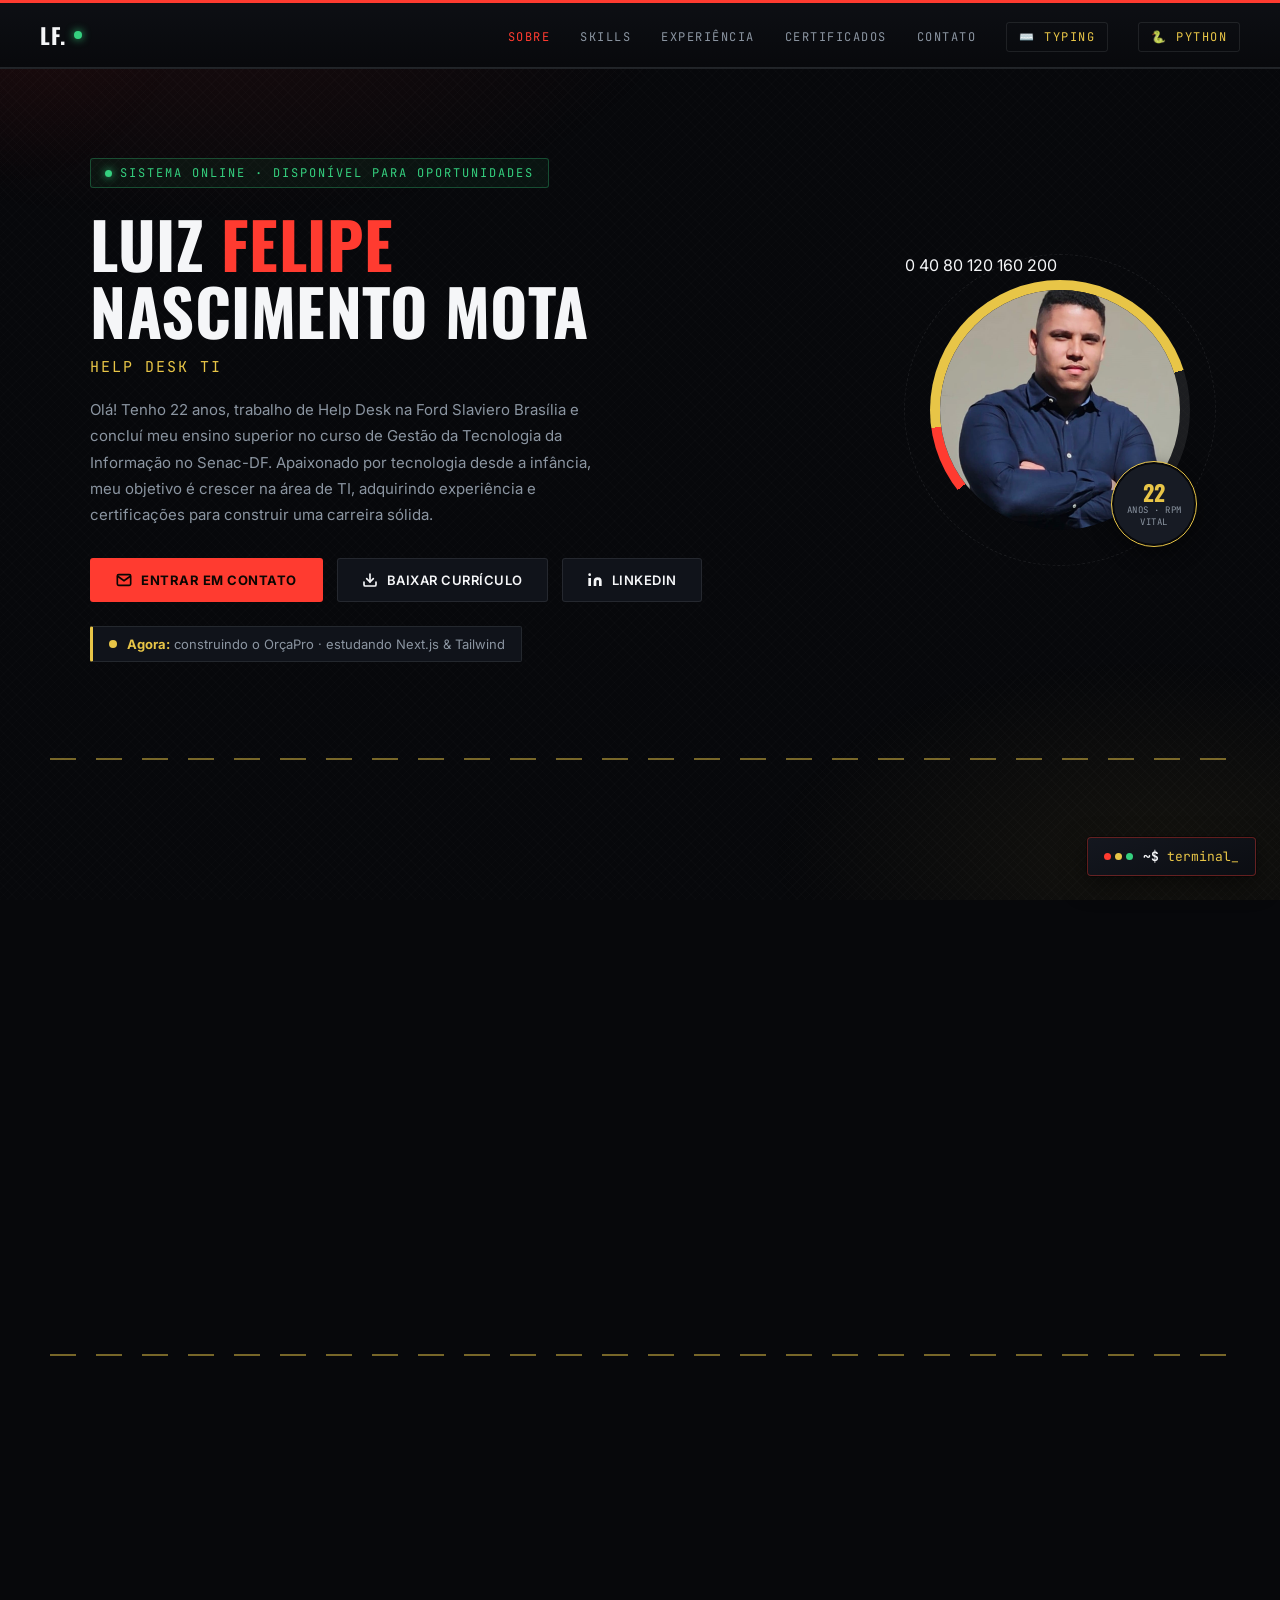
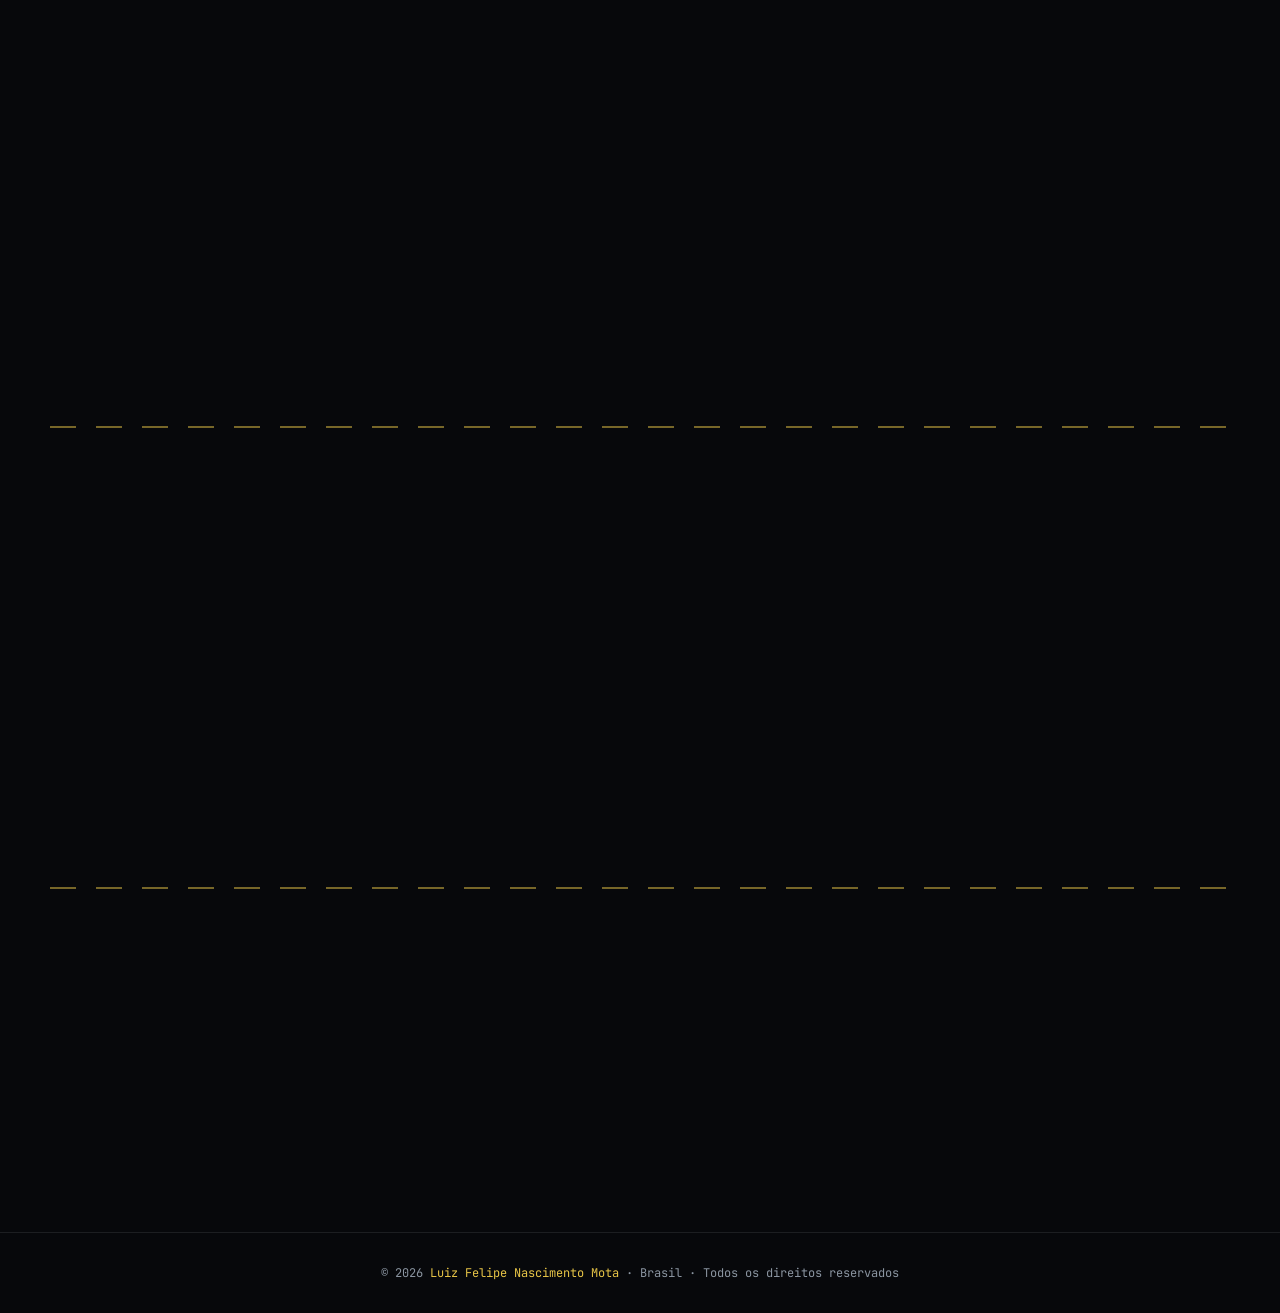
==== commit 498c720c: "Update hero role text in index.html" ====
--- a/index.html
+++ b/index.html
@@ -69,7 +69,7 @@
   <div class="hero-content">
     <div class="hero-eyebrow">Sistema Online · Disponível para oportunidades</div>
     <h1 class="hero-name">Luiz <span>Felipe</span><br>Nascimento Mota</h1>
-    <p class="hero-role">Help Desk TI 22</p>
+    <p class="hero-role">Help Desk TI</p>
     <p class="hero-bio">
       Olá! Tenho 22 anos, trabalho de Help Desk na Ford Slaviero Brasília e concluí meu ensino superior no curso de Gestão da Tecnologia da Informação no Senac-DF. Apaixonado por tecnologia desde a infância, meu objetivo é crescer na área de TI, adquirindo experiência e certificações para construir uma carreira sólida.
     </p>
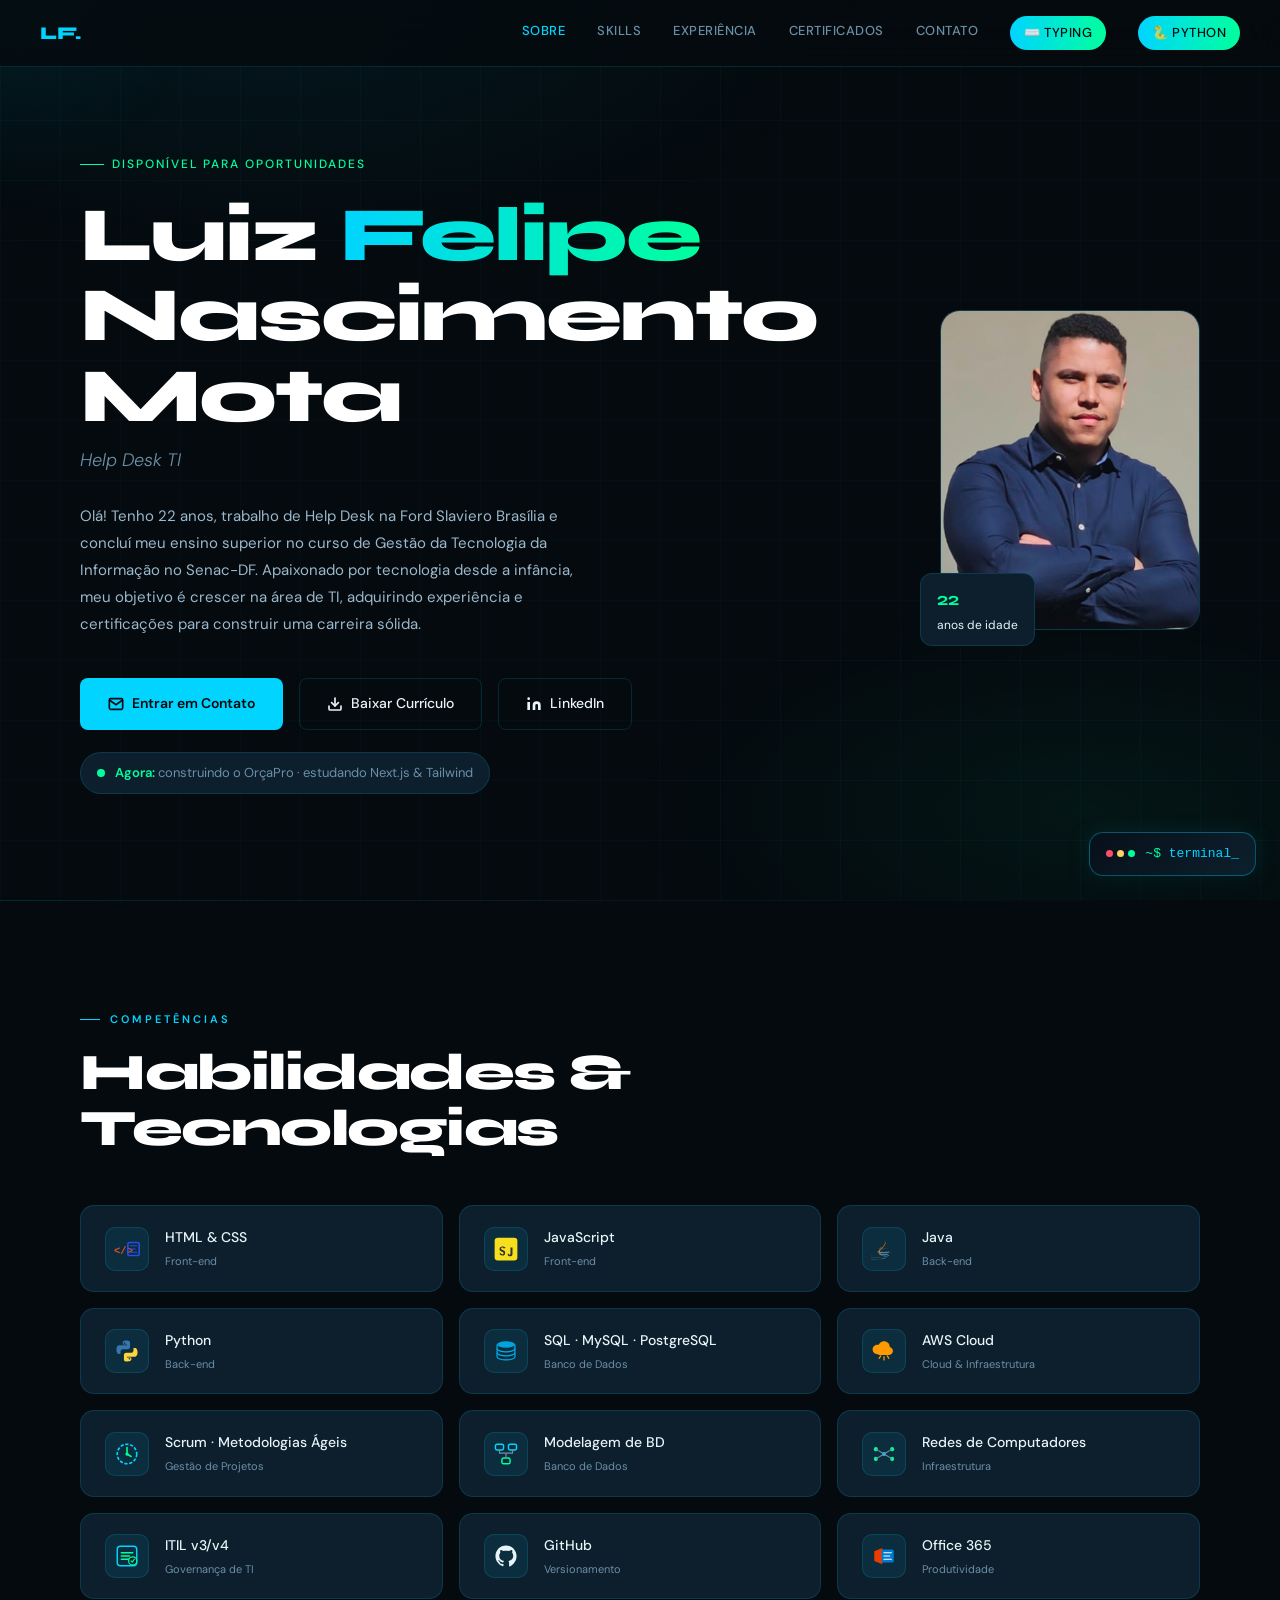
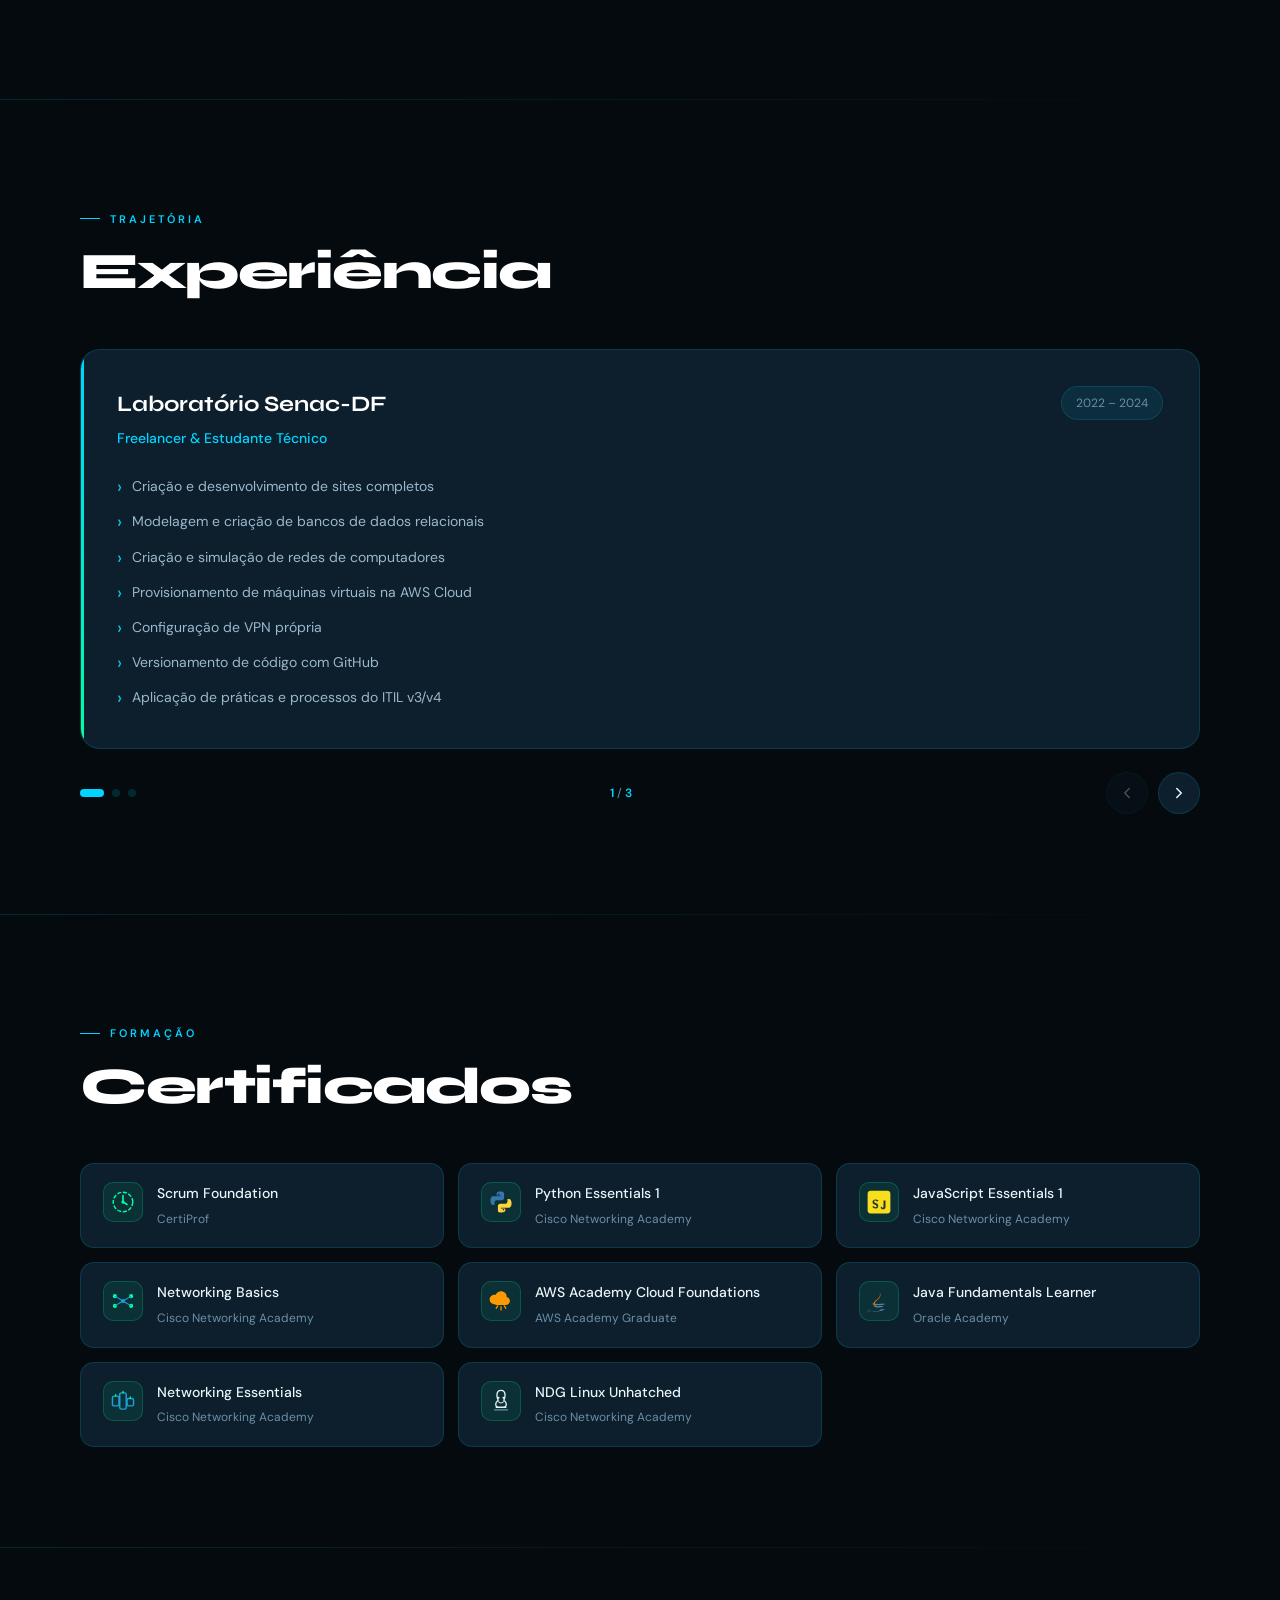
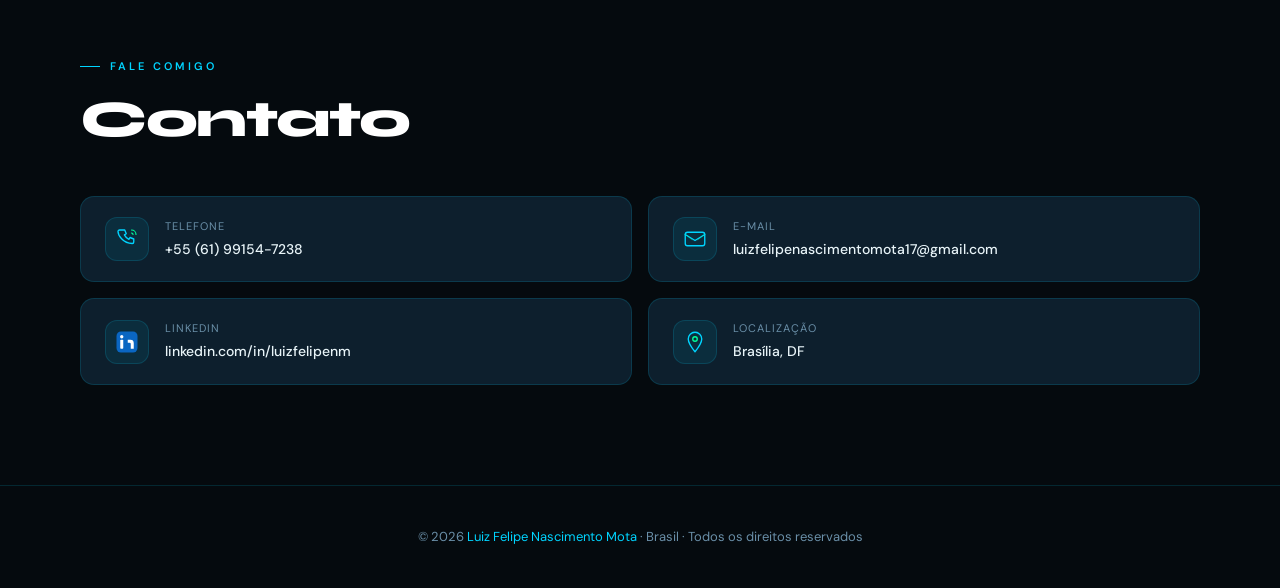
==== commit 714f319c: "update rollback" ====
--- a/index.html
+++ b/index.html
@@ -16,7 +16,7 @@
   <meta name="twitter:card" content="summary_large_image">
   <meta name="description" content="Portfólio de Luiz Felipe: suporte de TI, redes e projetos web feitos do zero com HTML, CSS e JavaScript. Brasília-DF.">
   <link rel="preconnect" href="https://fonts.googleapis.com">
-  <link href="https://fonts.googleapis.com/css2?family=Oswald:wght@500;600;700&family=Inter:wght@400;500;600&family=JetBrains+Mono:wght@400;500;700&display=swap" rel="stylesheet">
+  <link href="https://fonts.googleapis.com/css2?family=Syne:wght@400;600;700;800&family=DM+Sans:ital,wght@0,300;0,400;0,500;1,300&display=swap" rel="stylesheet">
   <link rel="stylesheet" href="./assets/css/index.css">
   <link rel="stylesheet" href="./assets/css/efeitos.css">
 </head>
@@ -67,7 +67,7 @@
 <!-- Hero -->
 <section class="hero" id="sobre">
   <div class="hero-content">
-    <div class="hero-eyebrow">Sistema Online · Disponível para oportunidades</div>
+    <div class="hero-eyebrow">Disponível para oportunidades</div>
     <h1 class="hero-name">Luiz <span>Felipe</span><br>Nascimento Mota</h1>
     <p class="hero-role">Help Desk TI</p>
     <p class="hero-bio">
@@ -101,7 +101,7 @@
     </div>
     <div class="floating-badge">
       <strong>22</strong>
-      anos · RPM vital
+      anos de idade
     </div>
   </div>
 </section>
@@ -111,7 +111,7 @@
 <!-- Habilidades -->
 <section id="habilidades">
   <div class="reveal">
-    <div class="section-label">Painel de Bordo</div>
+    <div class="section-label">Competências</div>
     <h2 class="section-title">Habilidades &<br>Tecnologias</h2>
   </div>
   <div class="skills-grid">
@@ -271,7 +271,7 @@
 <!-- Experiência -->
 <section id="experiencia">
   <div class="reveal">
-    <div class="section-label">Hodômetro</div>
+    <div class="section-label">Trajetória</div>
     <h2 class="section-title">Experiência</h2>
   </div>
 
@@ -361,7 +361,7 @@
 <!-- Certificados -->
 <section id="certificados">
   <div class="reveal">
-    <div class="section-label">Vistoria Aprovada</div>
+    <div class="section-label">Formação</div>
     <h2 class="section-title">Certificados</h2>
   </div>
   <div class="certs-grid">
@@ -498,7 +498,7 @@
 <!-- Contato -->
 <section id="contato">
   <div class="reveal">
-    <div class="section-label">Pit Stop</div>
+    <div class="section-label">Fale comigo</div>
     <h2 class="section-title">Contato</h2>
   </div>
   <div class="contact-grid reveal">
--- a/assets/css/index.css
+++ b/assets/css/index.css
@@ -1,492 +1,805 @@
-/* ══════════════════════════════════════════════
-   MIDNIGHT GARAGE — tema dark automotivo
-   Portfólio de TI · Luiz Felipe Nascimento Mota
-   ══════════════════════════════════════════════ */
-
 :root {
-  --bg:      #07080b;   /* asfalto */
-  --bg2:     #0b0d12;
-  --card:    #10131a;   /* chapa de metal */
-  --card2:   #171b24;
-  --accent:  #ff3b30;   /* lanterna traseira */
-  --accent2: #e8c547;   /* âmbar de painel */
-  --muted:   #8b95a1;   /* cinza ponteiro */
-  --text:    #f5f6f8;   /* farol */
-  --border:  rgba(245,246,248,0.09);
-  --glow:    rgba(255,59,48,0.10);
-  --green:   #35d07f;   /* luz "OK" do painel */
-  --red:     #ff3b30;
-}
-
+  --bg: #050a0e;
+  --bg2: #0a1520;
+  --accent: #00d4ff;
+  --accent2: #00ff9d;
+  --accent3: #7b5ea7;
+  --text: #e8f4f8;
+  --muted: #6a8fa8;
+  --card: #0d1f2d;
+  --border: rgba(0, 212, 255, 0.15);
+  --glow: rgba(0, 212, 255, 0.08);
+}
 *, *::before, *::after { box-sizing: border-box; margin: 0; padding: 0; }
 html { scroll-behavior: smooth; }
-
 body {
-  font-family: 'Inter', sans-serif;
+  font-family: 'DM Sans', sans-serif;
   background: var(--bg);
   color: var(--text);
-  min-height: 100vh;
+  line-height: 1.7;
   overflow-x: hidden;
 }
 
-/* textura: asfalto + fibra de carbono sutil */
+/* ── GRID NOISE BACKGROUND ── */
 body::before {
   content: '';
-  position: fixed; inset: 0;
+  position: fixed;
+  inset: 0;
   background-image:
-    radial-gradient(ellipse 70% 45% at 15% 0%, rgba(255,59,48,0.08) 0%, transparent 55%),
-    radial-gradient(ellipse 55% 40% at 90% 95%, rgba(232,197,71,0.06) 0%, transparent 55%),
-    repeating-linear-gradient(45deg, rgba(255,255,255,0.012) 0px, rgba(255,255,255,0.012) 1px, transparent 1px, transparent 6px),
-    repeating-linear-gradient(-45deg, rgba(255,255,255,0.012) 0px, rgba(255,255,255,0.012) 1px, transparent 1px, transparent 6px);
-  pointer-events: none; z-index: 0;
+    radial-gradient(ellipse 80% 50% at 20% 0%, rgba(0,212,255,0.07) 0%, transparent 60%),
+    radial-gradient(ellipse 60% 40% at 85% 90%, rgba(0,255,157,0.05) 0%, transparent 60%),
+    linear-gradient(rgba(0,212,255,0.03) 1px, transparent 1px),
+    linear-gradient(90deg, rgba(0,212,255,0.03) 1px, transparent 1px);
+  background-size: auto, auto, 60px 60px, 60px 60px;
+  pointer-events: none;
+  z-index: 0;
 }
 body > * { position: relative; z-index: 1; }
 
-/* ── TERMINAL FAB (mantém função, novo acabamento) ── */
+/* ── TERMINAL FAB (atalho flutuante) ── */
 .term-fab {
-  position: fixed; bottom: 24px; right: 24px; z-index: 999;
-  background: linear-gradient(160deg, #14171f, #0b0d12);
-  border: 1px solid rgba(255,59,48,0.35);
-  border-radius: 4px;
+  position: fixed;
+  bottom: 24px;
+  right: 24px;
+  z-index: 999;
+  background: linear-gradient(135deg, #071019, #0d1f2d);
+  border: 1px solid rgba(0,212,255,0.35);
+  border-radius: 14px;
   padding: 10px 16px;
-  display: flex; align-items: center; gap: 10px;
-  font-family: 'JetBrains Mono', monospace;
-  font-size: 13px; color: var(--accent2);
-  box-shadow: 0 0 0 1px rgba(0,0,0,.4), 0 8px 24px rgba(0,0,0,.5);
-  cursor: pointer; text-decoration: none;
+  display: flex;
+  align-items: center;
+  gap: 10px;
+  font-family: 'Space Mono', monospace;
+  font-size: 13px;
+  color: var(--accent);
+  box-shadow: 0 0 20px rgba(0,212,255,0.12), 0 4px 20px rgba(0,0,0,0.4);
+  animation: fabPulse 3s ease-in-out infinite;
+  cursor: pointer;
+  text-decoration: none;
   transition: transform .2s, border-color .2s;
 }
-.term-fab:hover { transform: translateY(-3px); border-color: var(--accent); box-shadow: 0 0 20px rgba(255,59,48,.25), 0 8px 24px rgba(0,0,0,.5); }
+.term-fab:hover {
+  transform: translateY(-3px);
+  border-color: var(--accent);
+  animation-play-state: paused;
+  box-shadow: 0 0 30px rgba(0,212,255,0.3), 0 8px 24px rgba(0,0,0,0.4);
+}
 .term-fab-dots { display: flex; gap: 4px; flex-shrink: 0; }
 .term-fab-dots span { width: 7px; height: 7px; border-radius: 50%; }
-.term-fab-dots span:nth-child(1) { background: var(--red); }
-.term-fab-dots span:nth-child(2) { background: var(--accent2); }
-.term-fab-dots span:nth-child(3) { background: var(--green); }
-.term-fab-text b { color: var(--text); font-weight: 700; }
-.term-fab-text::after { content: '_'; color: var(--accent2); animation: fabBlink .9s step-end infinite; }
+.term-fab-dots span:nth-child(1) { background: var(--red, #ff4d6d); }
+.term-fab-dots span:nth-child(2) { background: #ffd166; }
+.term-fab-dots span:nth-child(3) { background: var(--accent2); }
+.term-fab-text b { color: var(--accent2); font-weight: 400; }
+.term-fab-text::after {
+  content: '_';
+  color: var(--accent);
+  animation: fabBlink .8s step-end infinite;
+}
 @keyframes fabBlink { 0%,100%{opacity:1} 50%{opacity:0} }
-
-/* ── NAV: barra de cockpit ── */
+@keyframes fabPulse {
+  0%, 100% { box-shadow: 0 0 20px rgba(0,212,255,0.12), 0 4px 20px rgba(0,0,0,0.4); }
+  50% { box-shadow: 0 0 30px rgba(0,212,255,0.28), 0 4px 20px rgba(0,0,0,0.4); }
+}
+
+/* ── NAVBAR ── */
 nav {
-  display: flex; align-items: center; justify-content: space-between;
-  padding: 0 40px; height: 68px;
-  background: linear-gradient(180deg, #0d0f14, #08090c);
+  position: fixed;
+  top: 0;
+  left: 0;
+  right: 0;
+  z-index: 100;
+  display: flex;
+  align-items: center;
+  justify-content: space-between;
+  padding: 16px 40px;
+  background: rgba(5,10,14,0.8);
+  backdrop-filter: blur(20px);
   border-bottom: 1px solid var(--border);
-  border-top: 3px solid var(--accent);
-  position: sticky; top: 0; z-index: 100;
-}
+  animation: slideDown 0.6s ease;
+}
+@keyframes slideDown { from { transform: translateY(-100%); opacity: 0; } to { transform: translateY(0); opacity: 1; } }
 .nav-logo {
-  font-family: 'Oswald', sans-serif;
-  font-size: 22px; font-weight: 700;
-  letter-spacing: 1px;
+  font-family: 'Syne', sans-serif;
+  font-size: 18px;
+  font-weight: 800;
+  color: var(--accent);
+  letter-spacing: -0.5px;
+  text-decoration: none;
+  cursor: pointer;
+  transition: opacity 0.2s, transform 0.2s;
+  display: inline-block;
+}
+.nav-logo:hover { opacity: 0.75; transform: scale(1.06); }
+
+/* ── SKILL / CERT SVG ICONS ── */
+.skill-icon svg, .cert-icon svg {
+  width: 26px;
+  height: 26px;
+  transition: transform 0.35s ease;
+}
+.skill-card:hover .skill-icon svg { transform: scale(1.18) rotate(-4deg); }
+.cert-card:hover  .cert-icon  svg { transform: scale(1.18) rotate(4deg); }
+.skill-card:hover .icon-spin svg, .cert-card:hover .icon-spin svg {
+  transform: rotate(360deg) scale(1.1);
+  transition: transform 0.6s ease;
+}
+.skill-card:hover .icon-bounce svg { animation: iconBounce 0.4s ease forwards; }
+.cert-card:hover  .icon-bounce svg { animation: iconBounce 0.4s ease forwards; }
+@keyframes iconBounce {
+  0%   { transform: translateY(0) scale(1); }
+  40%  { transform: translateY(-6px) scale(1.18); }
+  70%  { transform: translateY(2px) scale(0.95); }
+  100% { transform: translateY(0) scale(1); }
+}
+.nav-links { display: flex; gap: 32px; list-style: none; }
+.nav-links a {
+  color: var(--muted);
+  text-decoration: none;
+  font-size: 13px;
+  font-weight: 500;
+  letter-spacing: 0.5px;
+  text-transform: uppercase;
+  transition: color 0.3s;
+  position: relative;
+}
+.nav-links a::after {
+  content: '';
+  position: absolute;
+  bottom: -4px;
+  left: 0;
+  width: 0;
+  height: 1px;
+  background: var(--accent);
+  transition: width 0.3s;
+}
+.nav-links a:hover { color: var(--accent); }
+.nav-links a:hover::after { width: 100%; }
+.nav-minigame {
+  display: inline-flex;
+  align-items: center;
+  gap: 6px;
+  font-size: 12px;
+  font-weight: 600;
+  letter-spacing: 1.5px;
+  text-transform: uppercase;
+  color: #050a0e !important;
+  background: linear-gradient(90deg, var(--accent), var(--accent2));
+  padding: 6px 14px;
+  border-radius: 100px;
+  text-decoration: none;
+  transition: opacity .2s, transform .2s, box-shadow .2s !important;
+  white-space: nowrap;
+}
+.nav-minigame::after { display: none !important; }
+.nav-minigame:hover {
+  opacity: .9;
+  transform: translateY(-1px);
+  box-shadow: 0 4px 18px rgba(0,212,255,.35);
+  color: #050a0e !important;
+}
+.drawer-minigame {
+  display: inline-flex;
+  align-items: center;
+  gap: 10px;
+  background: linear-gradient(90deg, var(--accent), var(--accent2));
+  color: #050a0e !important;
+  font-family: 'Syne', sans-serif;
+  font-size: 28px;
+  font-weight: 700;
+  padding: 10px 32px;
+  border-radius: 100px;
+  text-decoration: none;
+  transition: opacity .2s, transform .2s;
+}
+.drawer-minigame:hover { opacity: .85; transform: scale(1.03); }
+
+/* ── HERO ── */
+.hero {
+  min-height: 100vh;
+  display: flex;
+  align-items: center;
+  padding: 100px 40px 60px;
+  max-width: 1200px;
+  margin: 0 auto;
+  gap: 60px;
+}
+.hero-content { flex: 1; animation: heroFade 1s ease 0.3s both; }
+@keyframes heroFade { from { opacity: 0; transform: translateY(30px); } to { opacity: 1; transform: translateY(0); } }
+.hero-eyebrow {
+  display: inline-flex;
+  align-items: center;
+  gap: 8px;
+  font-size: 12px;
+  font-weight: 500;
+  letter-spacing: 2px;
+  text-transform: uppercase;
+  color: var(--accent2);
+  margin-bottom: 20px;
+}
+.hero-eyebrow::before {
+  content: '';
+  display: inline-block;
+  width: 24px;
+  height: 1px;
+  background: var(--accent2);
+}
+.hero-name {
+  font-family: 'Syne', sans-serif;
+  font-size: clamp(42px, 6vw, 80px);
+  font-weight: 800;
+  line-height: 1.05;
+  letter-spacing: -2px;
+  color: #fff;
+  margin-bottom: 8px;
+}
+.hero-name span {
+  background: linear-gradient(90deg, var(--accent), var(--accent2));
+  -webkit-background-clip: text;
+  -webkit-text-fill-color: transparent;
+  background-clip: text;
+}
+.hero-role {
+  font-size: 18px;
+  font-weight: 300;
+  color: var(--muted);
+  margin-bottom: 28px;
+  font-style: italic;
+}
+.hero-bio {
+  font-size: 15px;
+  color: #9bb8cc;
+  max-width: 520px;
+  margin-bottom: 40px;
+  line-height: 1.8;
+}
+.hero-ctas { display: flex; gap: 16px; flex-wrap: wrap; }
+.btn-primary {
+  display: inline-flex;
+  align-items: center;
+  gap: 8px;
+  padding: 14px 28px;
+  background: var(--accent);
+  color: #050a0e;
+  font-weight: 600;
+  font-size: 14px;
+  border-radius: 8px;
+  text-decoration: none;
+  transition: transform 0.2s, box-shadow 0.2s;
+}
+.btn-primary:hover { transform: translateY(-2px); box-shadow: 0 8px 30px rgba(0,212,255,0.35); }
+.btn-secondary {
+  display: inline-flex;
+  align-items: center;
+  gap: 8px;
+  padding: 13px 27px;
+  border: 1px solid var(--border);
+  color: var(--text);
+  font-size: 14px;
+  font-weight: 500;
+  border-radius: 8px;
+  text-decoration: none;
+  transition: border-color 0.2s, background 0.2s;
+}
+.btn-secondary:hover { border-color: var(--accent); background: var(--glow); }
+
+.hero-photo-wrap {
+  flex-shrink: 0;
+  animation: heroFade 1s ease 0.6s both;
+  position: relative;
+}
+.hero-photo-frame {
+  width: 260px;
+  height: 320px;
+  border-radius: 20px;
+  overflow: hidden;
+  border: 1px solid var(--border);
+  background: var(--card);
+  position: relative;
+}
+.hero-photo-frame::before {
+  content: '';
+  position: absolute;
+  inset: -1px;
+  background: linear-gradient(135deg, rgba(0,212,255,0.4), transparent 50%, rgba(0,255,157,0.2));
+  border-radius: 21px;
+  z-index: -1;
+}
+.hero-photo-frame img {
+  width: 100%;
+  height: 100%;
+  object-fit: cover;
+  object-position: top;
+}
+.hero-photo-placeholder {
+  width: 100%;
+  height: 100%;
+  display: flex;
+  align-items: center;
+  justify-content: center;
+  font-family: 'Syne', sans-serif;
+  font-size: 72px;
+  font-weight: 800;
+  color: var(--accent);
+  opacity: 0.3;
+}
+.floating-badge {
+  position: absolute;
+  bottom: -16px;
+  left: -20px;
+  background: var(--card);
+  border: 1px solid var(--border);
+  border-radius: 12px;
+  padding: 10px 16px;
+  font-size: 12px;
+  animation: float 4s ease-in-out infinite;
+}
+.floating-badge strong { color: var(--accent2); font-size: 18px; display: block; font-family: 'Syne', sans-serif; }
+@keyframes float {
+  0%, 100% { transform: translateY(0); }
+  50% { transform: translateY(-8px); }
+}
+
+/* ── SECTION BASE ── */
+section { padding: 100px 40px; max-width: 1200px; margin: 0 auto; }
+.section-label {
+  display: inline-flex;
+  align-items: center;
+  gap: 10px;
+  font-size: 11px;
+  font-weight: 600;
+  letter-spacing: 3px;
+  text-transform: uppercase;
+  color: var(--accent);
+  margin-bottom: 16px;
+}
+.section-label::before {
+  content: '';
+  width: 20px;
+  height: 1px;
+  background: var(--accent);
+}
+.section-title {
+  font-family: 'Syne', sans-serif;
+  font-size: clamp(32px, 4vw, 52px);
+  font-weight: 800;
+  color: #fff;
+  letter-spacing: -1.5px;
+  line-height: 1.1;
+  margin-bottom: 48px;
+}
+.divider {
+  width: 100%;
+  height: 1px;
+  background: linear-gradient(90deg, var(--border), transparent);
+  margin: 0;
+}
+
+/* ── SKILLS ── */
+#habilidades { background: none; }
+.skills-grid {
+  display: grid;
+  grid-template-columns: repeat(auto-fill, minmax(280px, 1fr));
+  gap: 16px;
+}
+.skill-card {
+  background: var(--card);
+  border: 1px solid var(--border);
+  border-radius: 14px;
+  padding: 20px 24px;
+  display: flex;
+  align-items: center;
+  gap: 16px;
+  transition: border-color 0.3s, transform 0.3s, box-shadow 0.3s;
+  opacity: 0;
+  transform: translateY(20px);
+  animation: fadeUp 0.5s ease forwards;
+}
+.skill-card:hover {
+  border-color: rgba(0,212,255,0.4);
+  transform: translateY(-3px);
+  box-shadow: 0 8px 30px rgba(0,212,255,0.08);
+}
+.skill-icon {
+  width: 44px;
+  height: 44px;
+  border-radius: 10px;
+  background: var(--glow);
+  border: 1px solid var(--border);
+  display: flex;
+  align-items: center;
+  justify-content: center;
+  font-size: 20px;
+  flex-shrink: 0;
+}
+.skill-name { font-weight: 500; font-size: 14px; color: var(--text); }
+.skill-cat { font-size: 11px; color: var(--muted); margin-top: 2px; }
+@keyframes fadeUp { to { opacity: 1; transform: translateY(0); } }
+
+/* ── EXPERIENCE CAROUSEL ── */
+.carousel-wrapper {
+  position: relative;
+  overflow: hidden;
+}
+.carousel-track {
+  display: flex;
+  transition: transform 0.5s cubic-bezier(0.4, 0, 0.2, 1);
+  will-change: transform;
+}
+.exp-card {
+  background: var(--card);
+  border: 1px solid var(--border);
+  border-radius: 20px;
+  padding: 36px;
+  position: relative;
+  overflow: hidden;
+  flex: 0 0 100%;
+  min-width: 0;
+}
+.exp-card::before {
+  content: '';
+  position: absolute;
+  top: 0;
+  left: 0;
+  width: 3px;
+  height: 100%;
+  background: linear-gradient(to bottom, var(--accent), var(--accent2));
+  border-radius: 3px 0 0 3px;
+}
+.exp-header { display: flex; justify-content: space-between; align-items: flex-start; margin-bottom: 24px; flex-wrap: wrap; gap: 12px; }
+.exp-company { font-family: 'Syne', sans-serif; font-size: 22px; font-weight: 700; color: #fff; }
+.exp-role { font-size: 14px; color: var(--accent); margin-top: 4px; font-weight: 500; }
+.exp-period {
+  font-size: 12px;
+  color: var(--muted);
+  background: rgba(0,212,255,0.08);
+  border: 1px solid var(--border);
+  padding: 6px 14px;
+  border-radius: 100px;
+}
+.exp-items { list-style: none; display: flex; flex-direction: column; gap: 10px; }
+.exp-items li {
+  display: flex;
+  align-items: flex-start;
+  gap: 10px;
+  font-size: 14px;
+  color: #9bb8cc;
+  line-height: 1.6;
+}
+.exp-items li::before {
+  content: '›';
+  color: var(--accent);
+  font-size: 18px;
+  line-height: 1.4;
+  flex-shrink: 0;
+}
+
+/* Carousel controls */
+.carousel-controls {
+  display: flex;
+  align-items: center;
+  justify-content: space-between;
+  margin-top: 24px;
+}
+.carousel-dots {
+  display: flex;
+  gap: 8px;
+  align-items: center;
+}
+.carousel-dot {
+  width: 8px;
+  height: 8px;
+  border-radius: 50%;
+  background: var(--border);
+  border: none;
+  cursor: pointer;
+  padding: 0;
+  transition: background 0.3s, transform 0.3s, width 0.3s;
+}
+.carousel-dot.active {
+  background: var(--accent);
+  width: 24px;
+  border-radius: 4px;
+}
+.carousel-btns { display: flex; gap: 10px; }
+.carousel-btn {
+  width: 42px;
+  height: 42px;
+  border-radius: 50%;
+  background: var(--card);
+  border: 1px solid var(--border);
+  color: var(--text);
+  cursor: pointer;
+  display: flex;
+  align-items: center;
+  justify-content: center;
+  transition: border-color 0.2s, background 0.2s, transform 0.2s;
+}
+.carousel-btn:hover {
+  border-color: var(--accent);
+  background: var(--glow);
+  transform: scale(1.08);
+}
+.carousel-btn:disabled {
+  opacity: 0.3;
+  cursor: default;
+  transform: none;
+}
+.carousel-counter {
+  font-size: 12px;
+  color: var(--muted);
+  font-variant-numeric: tabular-nums;
+}
+.carousel-counter span { color: var(--accent); font-weight: 600; }
+
+/* ── CERTIFICATES ── */
+.certs-grid {
+  display: grid;
+  grid-template-columns: repeat(auto-fill, minmax(320px, 1fr));
+  gap: 14px;
+}
+.cert-card {
+  background: var(--card);
+  border: 1px solid var(--border);
+  border-radius: 14px;
+  padding: 18px 22px;
+  display: flex;
+  align-items: flex-start;
+  gap: 14px;
+  transition: border-color 0.3s, transform 0.2s;
+}
+.cert-card:hover { border-color: rgba(0,255,157,0.35); transform: translateX(4px); }
+.cert-icon {
+  width: 40px;
+  height: 40px;
+  border-radius: 10px;
+  background: rgba(0,255,157,0.08);
+  border: 1px solid rgba(0,255,157,0.2);
+  display: flex;
+  align-items: center;
+  justify-content: center;
+  font-size: 18px;
+  flex-shrink: 0;
+}
+.cert-name { font-size: 14px; font-weight: 500; color: var(--text); }
+.cert-issuer { font-size: 12px; color: var(--muted); margin-top: 3px; }
+
+/* ── CONTACT ── */
+.contact-grid {
+  display: grid;
+  grid-template-columns: 1fr 1fr;
+  gap: 16px;
+}
+.contact-item {
+  background: var(--card);
+  border: 1px solid var(--border);
+  border-radius: 14px;
+  padding: 20px 24px;
+  display: flex;
+  align-items: center;
+  gap: 16px;
+  text-decoration: none;
+  color: inherit;
+  transition: border-color 0.3s, transform 0.2s;
+}
+.contact-item:hover { border-color: var(--accent); transform: translateY(-2px); }
+.contact-ico {
+  width: 44px;
+  height: 44px;
+  border-radius: 12px;
+  background: var(--glow);
+  border: 1px solid var(--border);
+  display: flex;
+  align-items: center;
+  justify-content: center;
+  font-size: 20px;
+  flex-shrink: 0;
+}
+.contact-label { font-size: 11px; color: var(--muted); text-transform: uppercase; letter-spacing: 1px; }
+.contact-value { font-size: 14px; font-weight: 500; color: var(--text); margin-top: 2px; }
+.contact-ico svg { width: 24px; height: 24px; transition: transform 0.35s ease; }
+.contact-item:hover .contact-ico svg { transform: scale(1.22) rotate(-6deg); }
+.contact-item:hover .contact-ico.icon-bounce svg { animation: iconBounce 0.4s ease forwards; transform: none; }
+
+/* ── FOOTER ── */
+footer {
+  text-align: center;
+  padding: 40px;
+  color: var(--muted);
+  font-size: 13px;
+  border-top: 1px solid var(--border);
+}
+footer span { color: var(--accent); }
+
+/* ── SCROLL ANIMATIONS ── */
+.reveal {
+  opacity: 0;
+  transform: translateY(30px);
+  transition: opacity 0.7s ease, transform 0.7s ease;
+}
+.reveal.visible { opacity: 1; transform: none; }
+
+/* ── CURSOR GLOW ── */
+.cursor-glow {
+  position: fixed;
+  width: 400px;
+  height: 400px;
+  border-radius: 50%;
+  background: radial-gradient(circle, rgba(0,212,255,0.05) 0%, transparent 70%);
+  pointer-events: none;
+  z-index: 0;
+  transform: translate(-50%, -50%);
+  transition: opacity 0.3s;
+}
+
+/* ── HAMBURGER MENU ── */
+.nav-hamburger {
+  display: none;
+  flex-direction: column;
+  justify-content: center;
+  gap: 5px;
+  width: 36px;
+  height: 36px;
+  background: none;
+  border: 1px solid var(--border);
+  border-radius: 8px;
+  cursor: pointer;
+  padding: 7px;
+  z-index: 200;
+}
+.nav-hamburger span {
+  display: block;
+  height: 1.5px;
+  background: var(--text);
+  border-radius: 2px;
+  transition: transform 0.3s, opacity 0.3s;
+}
+.nav-hamburger.open span:nth-child(1) { transform: translateY(6.5px) rotate(45deg); }
+.nav-hamburger.open span:nth-child(2) { opacity: 0; }
+.nav-hamburger.open span:nth-child(3) { transform: translateY(-6.5px) rotate(-45deg); }
+
+/* ── MOBILE DRAWER ── */
+.nav-drawer {
+  display: none;
+  position: fixed;
+  inset: 0;
+  background: rgba(5,10,14,0.97);
+  backdrop-filter: blur(20px);
+  z-index: 150;
+  flex-direction: column;
+  align-items: center;
+  justify-content: center;
+  gap: 36px;
+}
+.nav-drawer.open { display: flex; }
+.nav-drawer a {
+  font-family: 'Syne', sans-serif;
+  font-size: 28px;
+  font-weight: 700;
   color: var(--text);
   text-decoration: none;
-  display: inline-flex; align-items: baseline; gap: 2px;
-}
-.nav-logo::after { content: ''; width: 8px; height: 8px; border-radius: 50%; background: var(--green); box-shadow: 0 0 8px var(--green); margin-left: 6px; align-self: center; }
-.nav-logo:hover::after { background: var(--accent2); box-shadow: 0 0 8px var(--accent2); }
-
-.nav-links { display: flex; gap: 30px; list-style: none; align-items: center; }
-.nav-links a {
-  font-family: 'JetBrains Mono', monospace;
-  font-size: 12px; letter-spacing: 1.5px; text-transform: uppercase;
-  color: var(--muted); text-decoration: none;
-  position: relative; padding: 4px 0;
-  transition: color .2s;
-}
-.nav-links a::after {
-  content: ''; position: absolute; left: 0; bottom: -2px;
-  width: 0; height: 2px; background: var(--accent2);
-  transition: width .25s ease;
-}
-.nav-links a:hover { color: var(--text); }
-.nav-links a:hover::after { width: 100%; }
-.nav-minigame {
-  border: 1px solid var(--border);
-  border-radius: 3px;
-  padding: 6px 12px !important;
-  color: var(--accent2) !important;
-}
-.nav-minigame::after { display: none !important; }
-.nav-minigame:hover { border-color: var(--accent2); background: rgba(232,197,71,.08); }
-
-.nav-hamburger { display: none; flex-direction: column; gap: 5px; background: none; border: none; cursor: pointer; padding: 8px; }
-.nav-hamburger span { width: 24px; height: 2px; background: var(--text); transition: transform .25s, opacity .25s; }
-.nav-hamburger.open span:nth-child(1) { transform: translateY(7px) rotate(45deg); }
-.nav-hamburger.open span:nth-child(2) { opacity: 0; }
-.nav-hamburger.open span:nth-child(3) { transform: translateY(-7px) rotate(-45deg); }
-
-.nav-drawer {
-  position: fixed; top: 68px; left: 0; right: 0; z-index: 99;
-  background: #0b0d12;
-  border-bottom: 1px solid var(--border);
-  display: flex; flex-direction: column;
-  max-height: 0; overflow: hidden;
-  transition: max-height .35s ease;
-}
-.nav-drawer.open { max-height: 500px; }
-.nav-drawer a {
-  padding: 16px 24px;
-  font-family: 'JetBrains Mono', monospace;
-  font-size: 13px; letter-spacing: 1px; text-transform: uppercase;
-  color: var(--muted); text-decoration: none;
-  border-bottom: 1px solid var(--border);
-}
-.drawer-minigame { color: var(--accent2) !important; }
-.drawer-minigame:hover { background: rgba(232,197,71,.06); }
-
-/* ── ícones de skill/cert: giro sutil no hover ── */
-.skill-icon svg, .cert-icon svg { transition: transform .35s ease; }
-.skill-card:hover .skill-icon svg { transform: scale(1.12) rotate(-3deg); }
-.cert-card:hover  .cert-icon  svg { transform: scale(1.12) rotate(3deg); }
-@keyframes iconSpin { to { transform: rotate(360deg); } }
-.skill-card:hover .icon-spin svg, .cert-card:hover .icon-spin svg { animation: iconSpin .6s linear; }
-
-/* ── HERO: painel de instrumentos ── */
-.hero {
-  display: flex; align-items: center; gap: 60px;
-  padding: 90px 40px 70px;
-  max-width: 1180px; margin: 0 auto;
-  flex-wrap: wrap;
-}
-.hero-content { flex: 1; min-width: 320px; animation: heroFade 1s ease .2s both; }
-@keyframes heroFade { from { opacity: 0; transform: translateY(16px); } to { opacity: 1; transform: none; } }
-
-.hero-eyebrow {
-  display: inline-flex; align-items: center; gap: 8px;
-  font-family: 'JetBrains Mono', monospace;
-  font-size: 12px; letter-spacing: 2px; text-transform: uppercase;
-  color: var(--green);
-  border: 1px solid rgba(53,208,127,.3);
-  background: rgba(53,208,127,.06);
-  padding: 6px 14px; border-radius: 3px;
-  margin-bottom: 22px;
-}
-.hero-eyebrow::before {
-  content: ''; width: 7px; height: 7px; border-radius: 50%;
-  background: var(--green); box-shadow: 0 0 8px var(--green);
-  animation: blinkDot 1.6s ease-in-out infinite;
-}
-@keyframes blinkDot { 0%,100%{opacity:1} 50%{opacity:.35} }
-
-.hero-name {
-  font-family: 'Oswald', sans-serif;
-  font-size: clamp(38px, 5.5vw, 64px);
-  font-weight: 700; text-transform: uppercase;
-  letter-spacing: 0.5px;
-  line-height: 1.04;
-  color: var(--text);
-}
-.hero-name span { color: var(--accent); }
-.hero-role {
-  font-family: 'JetBrains Mono', monospace;
-  font-size: 15px; letter-spacing: 2px; text-transform: uppercase;
-  color: var(--accent2);
-  margin-top: 14px;
-}
-.hero-bio {
-  font-size: 15px; line-height: 1.75; color: var(--muted);
-  margin-top: 20px; max-width: 520px;
-}
-
-.hero-ctas { display: flex; gap: 14px; flex-wrap: wrap; margin-top: 30px; }
-.btn-primary {
-  display: inline-flex; align-items: center; gap: 9px;
-  padding: 13px 26px;
-  background: var(--accent); color: #0b0602;
-  font-weight: 700; font-size: 13px; letter-spacing: .5px; text-transform: uppercase;
-  border-radius: 3px; text-decoration: none;
-  transition: transform .2s, box-shadow .2s;
-}
-.btn-primary:hover { transform: translateY(-2px); box-shadow: 0 10px 28px rgba(255,59,48,.35); }
-.btn-secondary {
-  display: inline-flex; align-items: center; gap: 9px;
-  padding: 13px 24px;
-  background: var(--card); color: var(--text);
-  border: 1px solid var(--border);
-  font-weight: 600; font-size: 13px; letter-spacing: .5px; text-transform: uppercase;
-  border-radius: 3px; text-decoration: none;
-  transition: border-color .2s, background .2s;
-}
-.btn-secondary:hover { border-color: var(--accent2); background: var(--card2); }
-
-/* seção "Agora" → indicador de painel */
-.now-box {
-  display: inline-flex; align-items: center; gap: 10px;
-  margin-top: 24px; padding: 9px 16px;
-  background: var(--card); border: 1px solid var(--border);
-  border-left: 3px solid var(--accent2);
-  border-radius: 2px;
-  font-size: 13px; color: var(--muted);
-}
-.now-box b { color: var(--accent2); font-weight: 700; }
-.now-dot { width: 8px; height: 8px; border-radius: 50%; background: var(--accent2); flex-shrink: 0; animation: nowPulse 2s ease-in-out infinite; }
-@keyframes nowPulse { 0%,100%{box-shadow:0 0 0 0 rgba(232,197,71,.5)} 50%{box-shadow:0 0 0 6px rgba(232,197,71,0)} }
-
-/* ── foto: aro de velocímetro ── */
-.hero-photo-wrap { position: relative; flex-shrink: 0; }
-.hero-photo-frame {
-  width: 260px; height: 260px; border-radius: 50%;
-  position: relative;
-  padding: 10px;
-  background:
-    conic-gradient(from -128deg,
-      var(--accent) 0deg, var(--accent) 30deg,
-      var(--accent2) 30deg, var(--accent2) 200deg,
-      var(--border) 200deg, var(--border) 256deg,
-      transparent 256deg, transparent 360deg);
-  animation: heroFade 1s ease .4s both;
-}
-.hero-photo-frame::before {
-  content: '';
-  position: absolute; inset: 10px;
-  border-radius: 50%;
-  background: var(--bg);
-}
-.hero-photo-frame img {
-  position: relative; z-index: 1;
-  width: 100%; height: 100%; border-radius: 50%;
-  object-fit: cover; display: block;
-  filter: grayscale(.15) contrast(1.05);
-}
-.hero-photo-placeholder {
-  position: relative; z-index: 1;
-  width: 100%; height: 100%; border-radius: 50%;
-  align-items: center; justify-content: center;
-  font-family: 'Oswald', sans-serif; font-size: 64px; font-weight: 700;
-  color: var(--text); background: var(--card2);
-}
-/* marcações tipo velocímetro ao redor */
-.hero-photo-frame::after {
-  content: '0   40   80   120   160   200';
-  position: absolute; inset: -26px;
-  border-radius: 50%;
-  border: 1px dashed rgba(245,246,248,.08);
-  pointer-events: none;
-}
-
-.floating-badge {
-  position: absolute; bottom: -6px; right: -6px;
-  background: var(--card2);
-  border: 2px solid var(--bg);
-  outline: 1px solid var(--accent2);
-  border-radius: 50%;
-  width: 84px; height: 84px;
-  display: flex; flex-direction: column; align-items: center; justify-content: center;
-  text-align: center;
-  font-size: 9px; letter-spacing: .5px; text-transform: uppercase; color: var(--muted);
-  font-family: 'JetBrains Mono', monospace;
-  box-shadow: 0 6px 20px rgba(0,0,0,.5);
-}
-.floating-badge strong {
-  color: var(--accent2); font-size: 22px; display: block;
-  font-family: 'Oswald', sans-serif; font-weight: 700; line-height: 1.1;
-}
-
-/* ── labels e títulos de seção ── */
-.section-label {
-  display: inline-flex; align-items: center; gap: 8px;
-  font-family: 'JetBrains Mono', monospace;
-  font-size: 12px; letter-spacing: 3px; text-transform: uppercase;
-  color: var(--accent2);
-  margin-bottom: 12px;
-}
-.section-label::before { content: ''; width: 22px; height: 2px; background: var(--accent2); }
-.section-title {
-  font-family: 'Oswald', sans-serif;
-  font-size: clamp(26px, 4vw, 38px);
-  font-weight: 700; text-transform: uppercase; letter-spacing: .5px;
-  color: var(--text); line-height: 1.15;
-}
-
-/* divisor: faixa de asfalto com pista tracejada */
-.divider {
-  height: 34px; max-width: 1180px; margin: 10px auto;
-  background-image: repeating-linear-gradient(90deg, var(--accent2) 0 26px, transparent 26px 46px);
-  background-position: center;
-  background-repeat: no-repeat;
-  background-size: 100% 2px;
-  opacity: .5;
-}
-
-section { max-width: 1180px; margin: 0 auto; padding: 60px 40px; }
-
-/* ── SKILLS: cartões estilo módulo de painel ── */
-.skills-grid {
-  display: grid; grid-template-columns: repeat(auto-fill, minmax(230px, 1fr));
-  gap: 14px; margin-top: 36px;
-}
-.skill-card {
-  display: flex; align-items: center; gap: 14px;
-  background: var(--card);
-  border: 1px solid var(--border);
-  border-top: 2px solid transparent;
-  border-radius: 4px;
-  padding: 16px 18px;
-  transition: border-color .2s, transform .2s, background .2s;
-}
-.skill-card:hover { border-color: var(--border); border-top-color: var(--accent2); transform: translateY(-3px); background: var(--card2); }
-.skill-icon {
-  width: 40px; height: 40px; flex-shrink: 0;
-  display: flex; align-items: center; justify-content: center;
-  background: var(--bg2); border-radius: 4px;
-  border: 1px solid var(--border);
-}
-.skill-icon svg { width: 22px; height: 22px; }
-.skill-name { font-weight: 600; font-size: 14px; color: var(--text); }
-.skill-cat { font-size: 11px; color: var(--muted); margin-top: 2px; font-family: 'JetBrains Mono', monospace; }
-
-/* ── EXPERIÊNCIA: hodômetro / carro de corrida ── */
-.carousel-wrapper { margin-top: 36px; }
-.carousel-track { display: flex; }
-.exp-card {
-  min-width: 100%;
-  background: var(--card);
-  border: 1px solid var(--border);
-  border-radius: 6px;
-  padding: 32px;
-  position: relative;
-  overflow: hidden;
-}
-.exp-card::before {
-  content: '';
-  position: absolute; top: 0; left: 0; right: 0; height: 3px;
-  background: repeating-linear-gradient(90deg, var(--accent) 0 18px, var(--accent2) 18px 36px);
-}
-.exp-header { display: flex; justify-content: space-between; align-items: flex-start; margin-bottom: 24px; flex-wrap: wrap; gap: 12px; }
-.exp-company { font-family: 'Oswald', sans-serif; font-size: 24px; font-weight: 700; text-transform: uppercase; color: #fff; }
-.exp-role { font-size: 13px; color: var(--accent2); margin-top: 5px; font-weight: 500; letter-spacing: .3px; }
-.exp-period {
-  font-family: 'JetBrains Mono', monospace;
-  font-size: 12px; color: var(--muted);
-  border: 1px solid var(--border);
-  padding: 5px 12px; border-radius: 3px;
-  white-space: nowrap;
-}
-.exp-items { list-style: none; display: flex; flex-direction: column; gap: 10px; }
-.exp-items li { font-size: 14px; color: var(--muted); padding-left: 22px; position: relative; }
-.exp-items li::before {
-  content: '▸'; position: absolute; left: 0; color: var(--accent);
-  font-size: 13px;
-}
-
-.carousel-controls { display: flex; align-items: center; justify-content: space-between; margin-top: 20px; gap: 16px; flex-wrap: wrap; }
-.carousel-dots { display: flex; gap: 8px; }
-.carousel-dot { width: 22px; height: 4px; border-radius: 2px; background: var(--border); border: none; cursor: pointer; transition: background .2s, width .2s; padding: 0; }
-.carousel-dot.active { background: var(--accent2); width: 34px; }
-.carousel-btns { display: flex; gap: 10px; }
-.carousel-btn {
-  width: 38px; height: 38px; border-radius: 3px;
-  background: var(--card2); border: 1px solid var(--border); color: var(--text);
-  display: flex; align-items: center; justify-content: center; cursor: pointer;
-  transition: border-color .2s, color .2s;
-}
-.carousel-btn:hover { border-color: var(--accent2); color: var(--accent2); }
-.carousel-btn:disabled { opacity: .3; cursor: default; }
-.carousel-counter { font-family: 'JetBrains Mono', monospace; font-size: 13px; color: var(--muted); }
-.carousel-counter span { color: var(--accent2); font-weight: 700; }
-
-/* ── CERTIFICADOS: selo de vistoria aprovada ── */
-.certs-grid {
-  display: grid; grid-template-columns: repeat(auto-fill, minmax(250px, 1fr));
-  gap: 14px; margin-top: 36px;
-}
-.cert-card {
-  display: flex; align-items: center; gap: 14px;
-  background: var(--card);
-  border: 1px dashed var(--border);
-  border-radius: 4px;
-  padding: 16px 18px;
-  transition: border-color .2s, transform .2s;
-}
-.cert-card:hover { border-color: var(--green); transform: translateX(4px); }
-.cert-icon {
-  width: 38px; height: 38px; flex-shrink: 0;
-  display: flex; align-items: center; justify-content: center;
-  background: var(--bg2); border-radius: 50%;
-  border: 1px solid var(--border);
-}
-.cert-icon svg { width: 20px; height: 20px; }
-.cert-name { font-size: 14px; font-weight: 600; color: var(--text); }
-.cert-issuer { font-size: 11.5px; color: var(--muted); margin-top: 3px; font-family: 'JetBrains Mono', monospace; }
-
-/* ── CONTATO: pit stop ── */
-.contact-grid {
-  display: grid; grid-template-columns: repeat(auto-fit, minmax(230px, 1fr));
-  gap: 14px; margin-top: 36px;
-}
-.contact-item {
-  display: flex; align-items: center; gap: 16px;
-  background: var(--card);
-  border: 1px solid var(--border);
-  border-radius: 4px;
-  padding: 18px 20px;
-  text-decoration: none;
-  transition: border-color .2s, transform .2s, background .2s;
-}
-.contact-item:hover { border-color: var(--accent); transform: translateY(-2px); background: var(--card2); }
-.contact-ico {
-  width: 44px; height: 44px; flex-shrink: 0; border-radius: 50%;
-  display: flex; align-items: center; justify-content: center;
-  background: var(--bg2);
-  border: 1px solid rgba(232,197,71,.25);
-}
-.contact-ico svg { width: 22px; height: 22px; transition: transform .3s ease; }
-.contact-item:hover .contact-ico svg { transform: scale(1.15); }
-.contact-label { font-size: 11px; color: var(--muted); text-transform: uppercase; letter-spacing: 1.5px; font-family: 'JetBrains Mono', monospace; }
-.contact-value { font-size: 14.5px; font-weight: 600; color: var(--text); margin-top: 3px; }
-
-/* ── FOOTER ── */
-footer {
-  text-align: center; padding: 32px 40px;
-  color: var(--muted); font-size: 12px;
-  font-family: 'JetBrains Mono', monospace;
-  border-top: 1px solid var(--border);
-}
-footer span { color: var(--accent2); }
-
-/* ── scroll reveal ── */
-.reveal { opacity: 0; transform: translateY(18px); transition: opacity .6s ease, transform .6s ease; }
-.reveal.in-view { opacity: 1; transform: none; }
+  letter-spacing: -0.5px;
+  transition: color 0.2s;
+}
+.nav-drawer a:hover { color: var(--accent); }
+
+/* ── RESPONSIVE ── */
+@media (max-width: 900px) {
+  .skills-grid { grid-template-columns: repeat(auto-fill, minmax(220px, 1fr)); }
+  .certs-grid  { grid-template-columns: 1fr; }
+}
+
+@media (max-width: 768px) {
+  /* Nav */
+  nav { padding: 12px 20px; }
+  .nav-links { display: none; }
+  .nav-hamburger { display: flex; }
+
+  /* Hero */
+  .hero {
+    flex-direction: column;
+    padding: 90px 20px 50px;
+    gap: 36px;
+    text-align: center;
+    min-height: auto;
+  }
+  .hero-content { order: 2; }
+  .hero-photo-wrap { order: 1; }
+  .hero-eyebrow { justify-content: center; }
+  .hero-bio { max-width: 100%; font-size: 14px; }
+  .hero-ctas { justify-content: center; }
+  .hero-name { font-size: clamp(34px, 9vw, 52px); letter-spacing: -1px; }
+  .hero-role { font-size: 15px; }
+
+  /* Photo */
+  .hero-photo-frame { width: 160px; height: 196px; border-radius: 16px; }
+  .floating-badge { bottom: -12px; left: -12px; padding: 8px 12px; }
+  .floating-badge strong { font-size: 15px; }
+
+  /* Sections */
+  section { padding: 60px 20px; }
+  .section-title { font-size: clamp(28px, 7vw, 40px); letter-spacing: -1px; margin-bottom: 32px; }
+
+  /* Skills */
+  .skills-grid { grid-template-columns: 1fr 1fr; gap: 10px; }
+  .skill-card { padding: 14px 16px; gap: 12px; }
+  .skill-icon { width: 36px; height: 36px; font-size: 16px; }
+  .skill-name { font-size: 13px; }
+
+  /* Exp */
+  .exp-card { padding: 24px 20px; }
+  .exp-company { font-size: 18px; }
+
+  /* Certs */
+  .certs-grid { grid-template-columns: 1fr; gap: 10px; }
+
+  /* Contact */
+  .contact-grid { grid-template-columns: 1fr; gap: 10px; }
+  .contact-item { padding: 16px 18px; }
+  .contact-value { font-size: 13px; word-break: break-all; }
+
+  /* Trust badge */
+  .term-fab { bottom: 12px; right: 12px; padding: 8px 12px; gap: 8px; font-size: 12px; }
+
+  /* Footer */
+  footer { padding: 28px 20px; font-size: 12px; }
+}
+
+@media (max-width: 400px) {
+  .skills-grid { grid-template-columns: 1fr; }
+  .hero-name { font-size: 30px; }
+  .btn-primary, .btn-secondary { padding: 12px 20px; font-size: 13px; }
+}
 
 /* ── BOOT SCREEN ── */
 .boot-screen {
-  position: fixed; inset: 0; background: var(--bg); z-index: 99999;
-  display: flex; align-items: flex-start; padding: 40px;
-  cursor: pointer; transition: opacity .45s ease;
+  position: fixed; inset: 0;
+  background: var(--bg);
+  z-index: 99999;
+  display: flex;
+  align-items: flex-start;
+  padding: 40px;
+  cursor: pointer;
+  transition: opacity .45s ease;
 }
 .boot-screen.off { opacity: 0; pointer-events: none; }
 .boot-screen.hidden { display: none; }
-.boot-log { font-family: 'JetBrains Mono', monospace; font-size: 13px; line-height: 1.8; color: var(--muted); white-space: pre-wrap; }
-.boot-log .ok   { color: var(--green); }
-.boot-log .info { color: var(--accent2); }
+.boot-log {
+  font-family: 'Space Mono', monospace, monospace;
+  font-size: 13px;
+  line-height: 1.8;
+  color: var(--muted);
+  white-space: pre-wrap;
+}
+.boot-log .ok   { color: var(--accent2); }
+.boot-log .info { color: var(--accent); }
 .boot-log .w    { color: #fff; }
-
-/* ── cursor glow: farol seguindo o mouse ── */
-.cursor-glow {
-  position: fixed; width: 380px; height: 380px; border-radius: 50%;
-  background: radial-gradient(circle, rgba(255,59,48,.05), transparent 70%);
-  pointer-events: none; z-index: 5; transform: translate(-50%, -50%);
-  transition: opacity .3s;
-}
-
-@media (prefers-reduced-motion: reduce) {
-  .reveal { opacity: 1; transform: none; }
-}
-
-/* ── RESPONSIVE ── */
-@media (max-width: 860px) {
-  .nav-links { display: none; }
-  .nav-hamburger { display: flex; }
-  .hero { flex-direction: column-reverse; text-align: center; padding: 50px 24px; gap: 34px; }
-  .hero-bio { max-width: none; }
-  .hero-ctas { justify-content: center; }
-  .hero-photo-frame { width: 200px; height: 200px; }
-}
 @media (max-width: 600px) {
-  nav { padding: 0 16px; height: 60px; }
-  .nav-logo { font-size: 19px; }
-  section { padding: 44px 18px; }
-  .hero { padding: 40px 16px 10px; }
-  footer { padding: 22px 16px; font-size: 11px; }
-}
+  .boot-screen { padding: 24px 16px; }
+  .boot-log { font-size: 11px; }
+}
+
+/* ── SEÇÃO "AGORA" ── */
+.now-box {
+  display: inline-flex;
+  align-items: center;
+  gap: 10px;
+  margin-top: 22px;
+  padding: 9px 16px;
+  background: var(--card, #0d1f2d);
+  border: 1px solid var(--border, rgba(0,212,255,0.15));
+  border-radius: 100px;
+  font-size: 13px;
+  color: var(--muted, #6a8fa8);
+}
+.now-box b { color: var(--accent2, #00ff9d); font-weight: 600; }
+.now-dot {
+  width: 8px; height: 8px;
+  border-radius: 50%;
+  background: var(--accent2, #00ff9d);
+  flex-shrink: 0;
+  animation: nowPulse 2s ease-in-out infinite;
+}
+@keyframes nowPulse {
+  0%, 100% { box-shadow: 0 0 0 0 rgba(0,255,157,.5); }
+  50%      { box-shadow: 0 0 0 6px rgba(0,255,157,0); }
+}
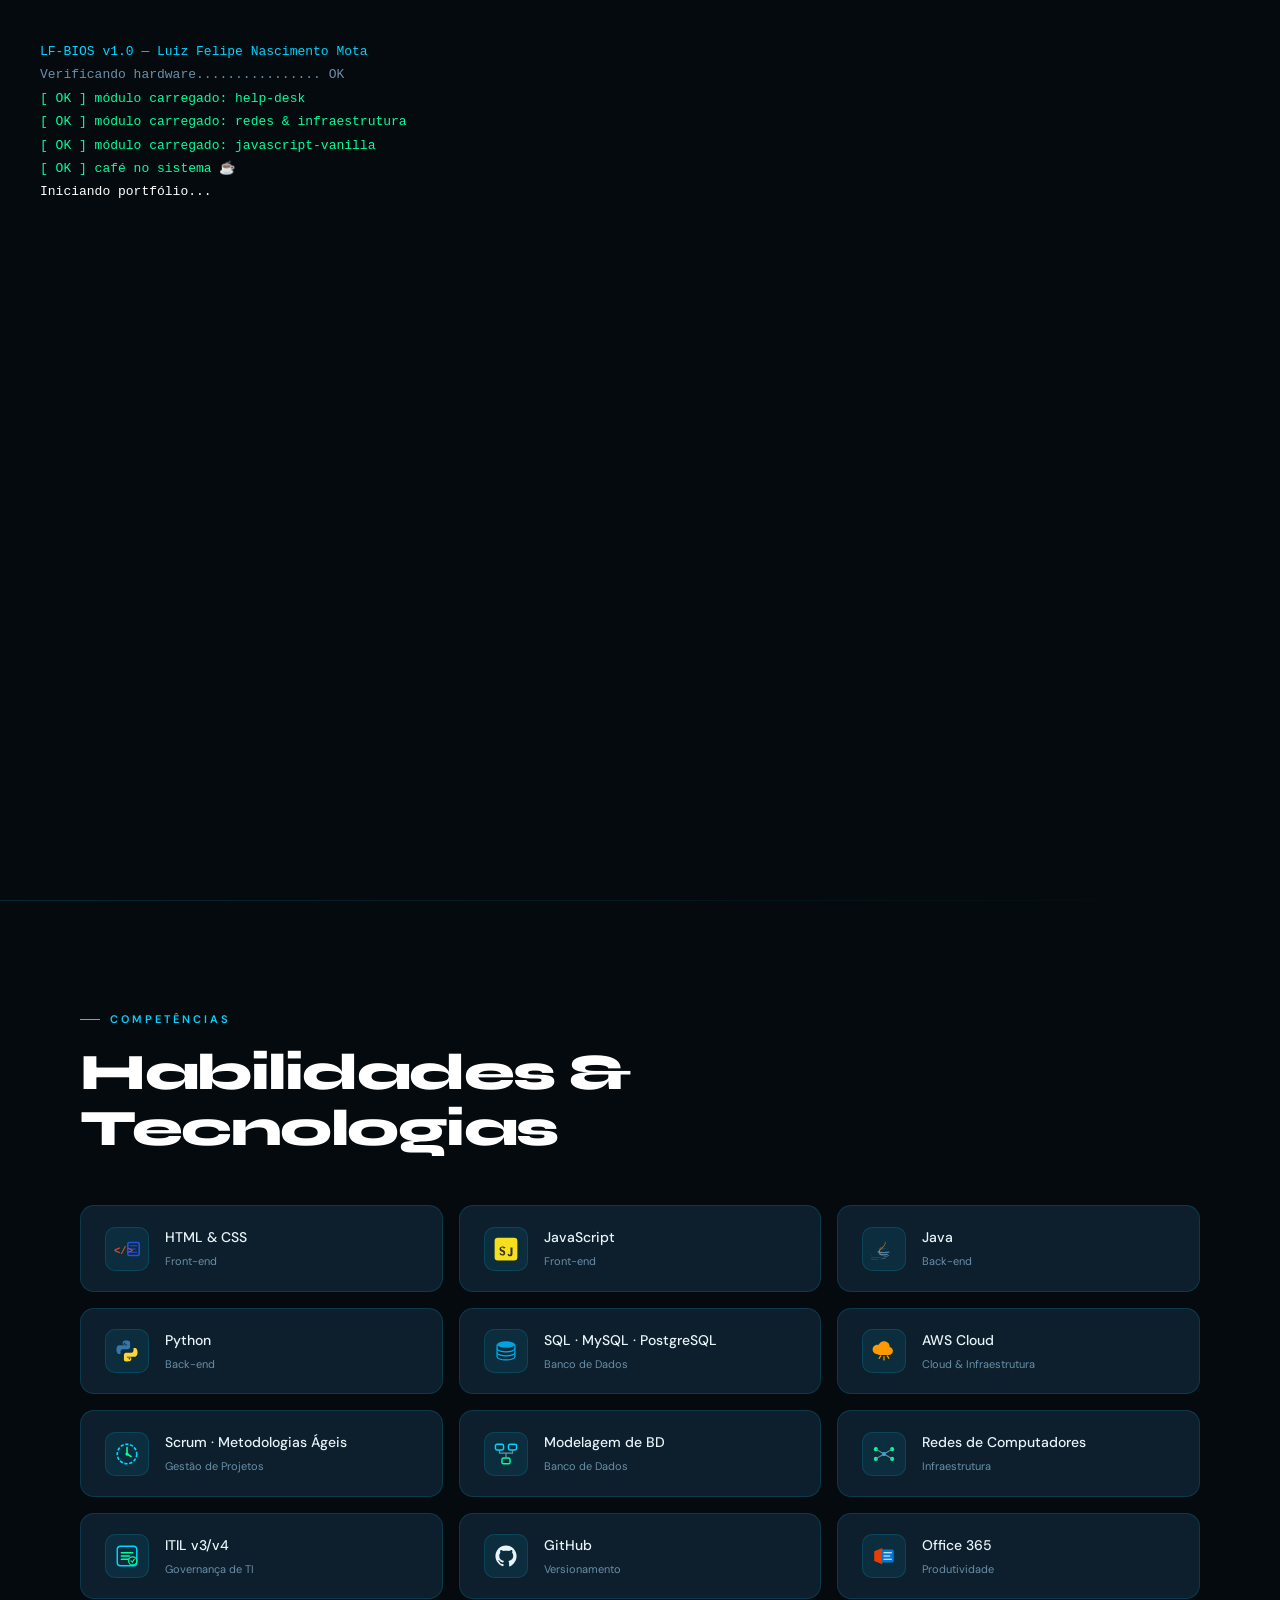
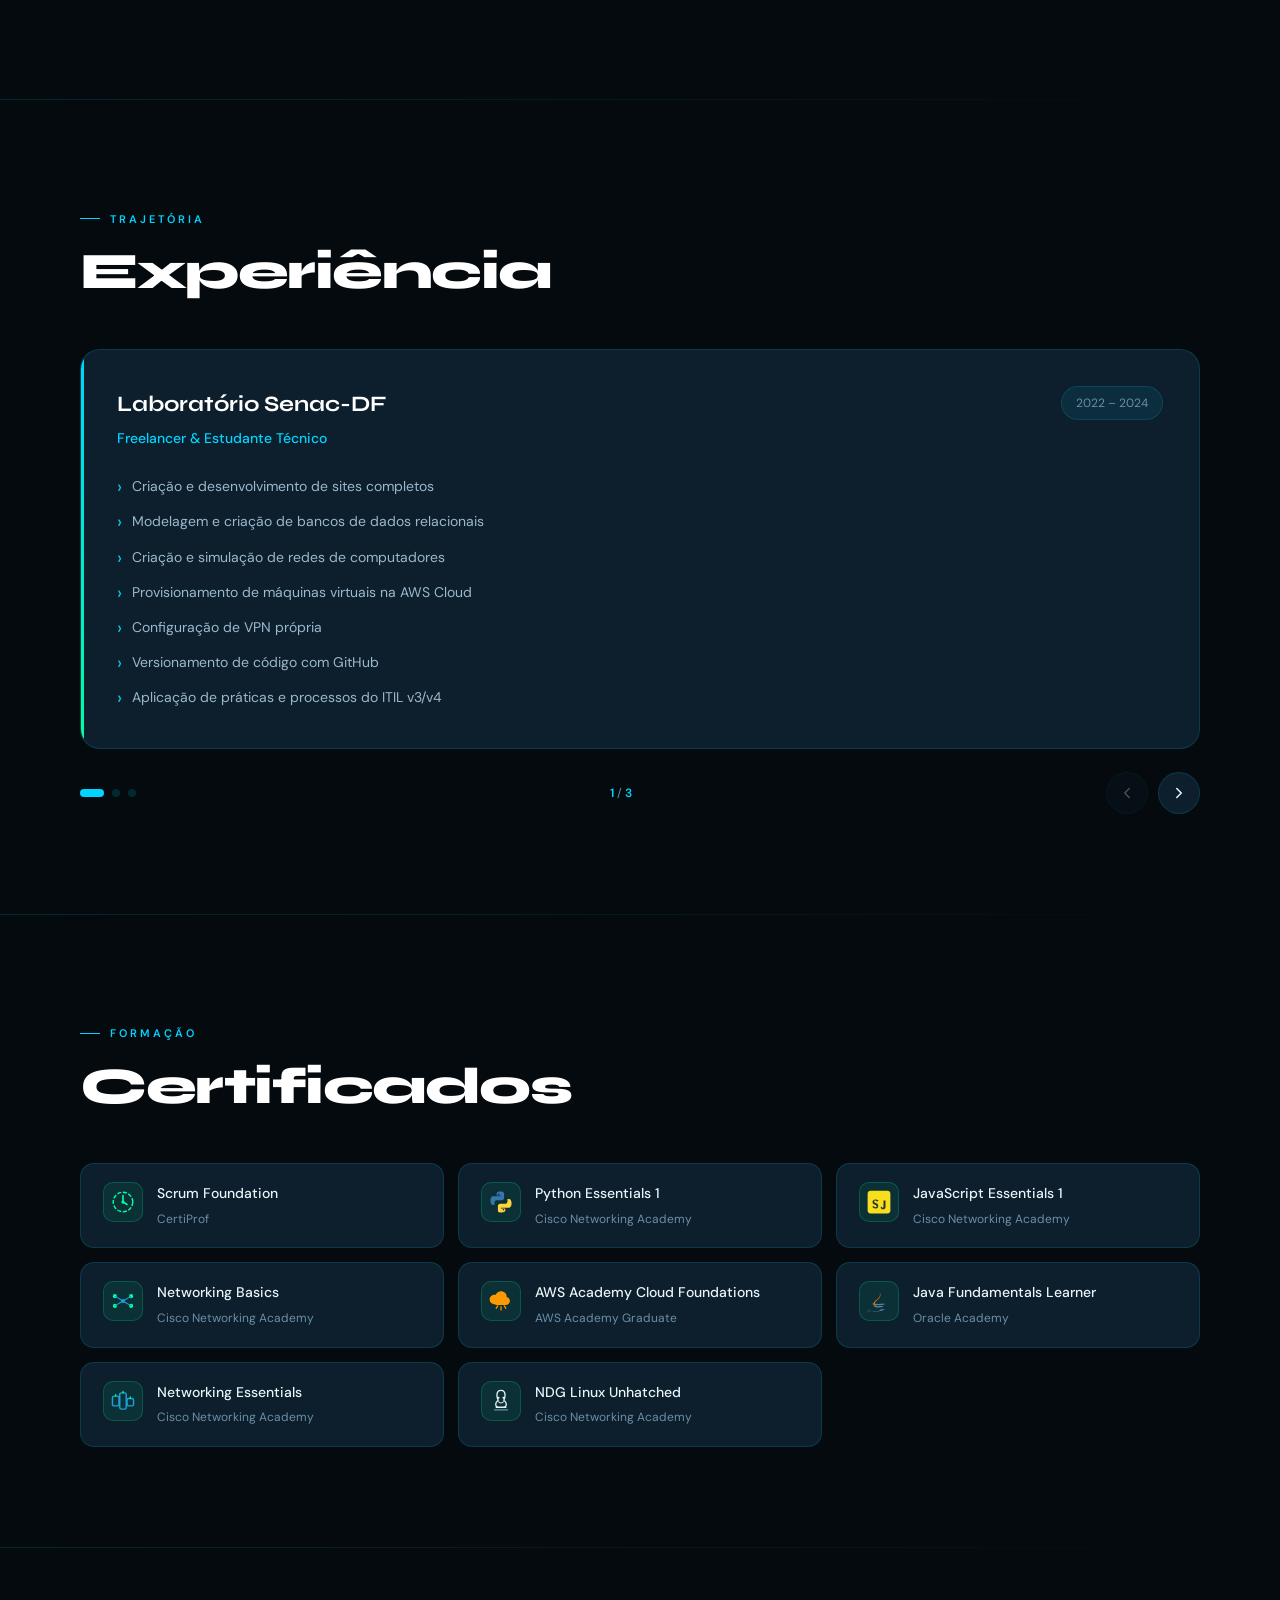
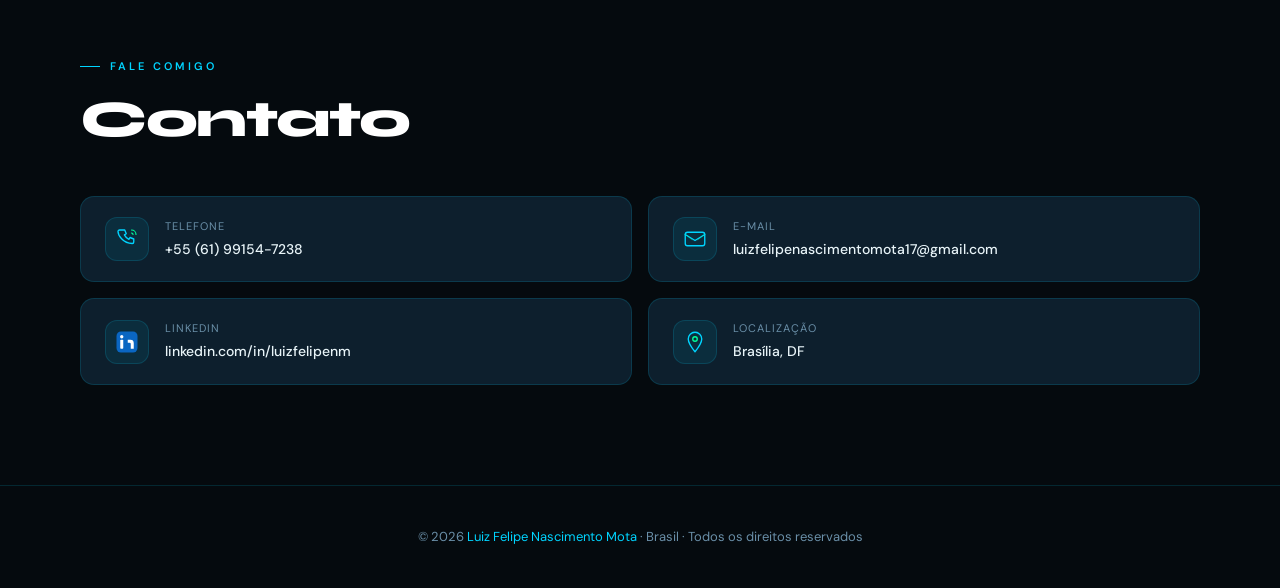
==== commit 85e5eb7b: "update favicon apple ico" ====
--- a/index.html
+++ b/index.html
@@ -4,6 +4,7 @@
   <meta charset="UTF-8">
   <meta name="viewport" content="width=device-width, initial-scale=1.0">
   <link rel="icon" href="./assets/img/lf.ico" type="image/x-icon">
+  <link rel="apple-touch-icon" href="./assets/img/lf-icon-512.png">
   <title> Luiz Felipe/Portfólio</title>
   <!-- Open Graph (preview em WhatsApp, Instagram, LinkedIn...) -->
   <meta property="og:type" content="website">
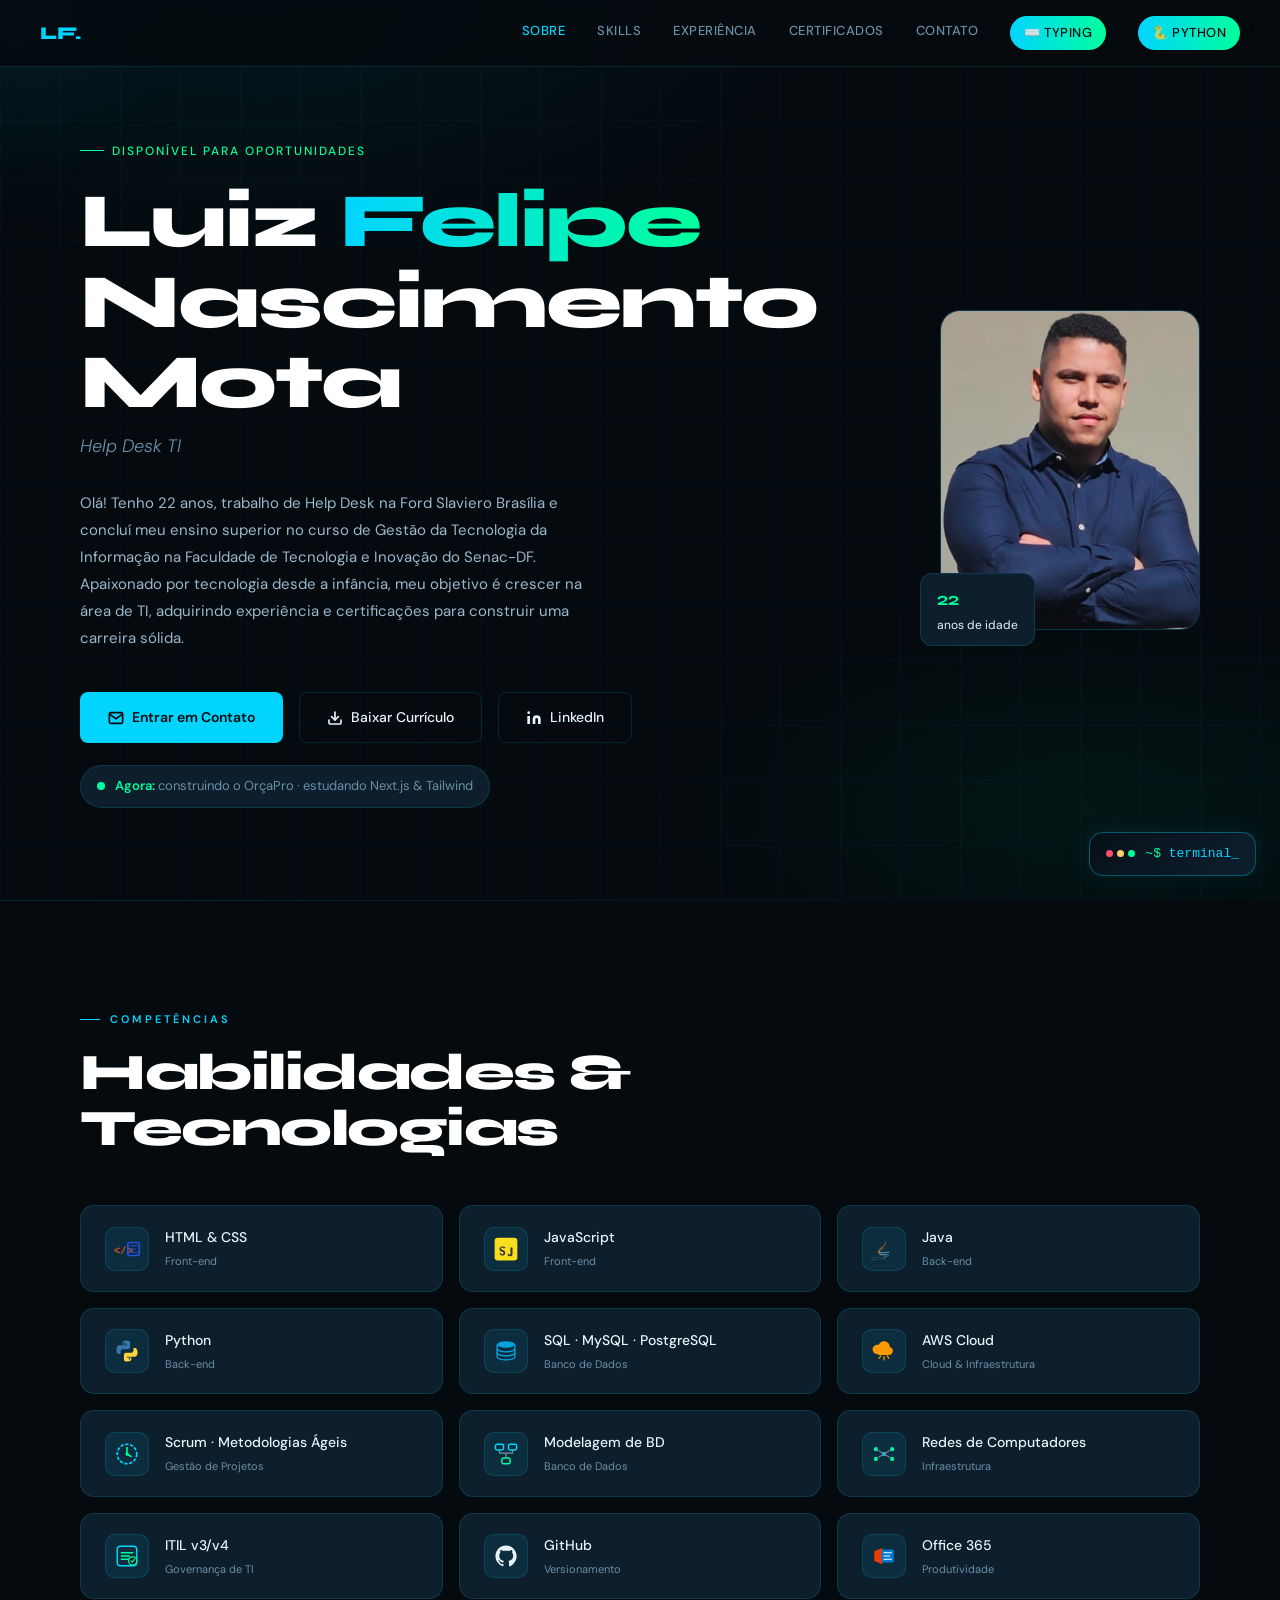
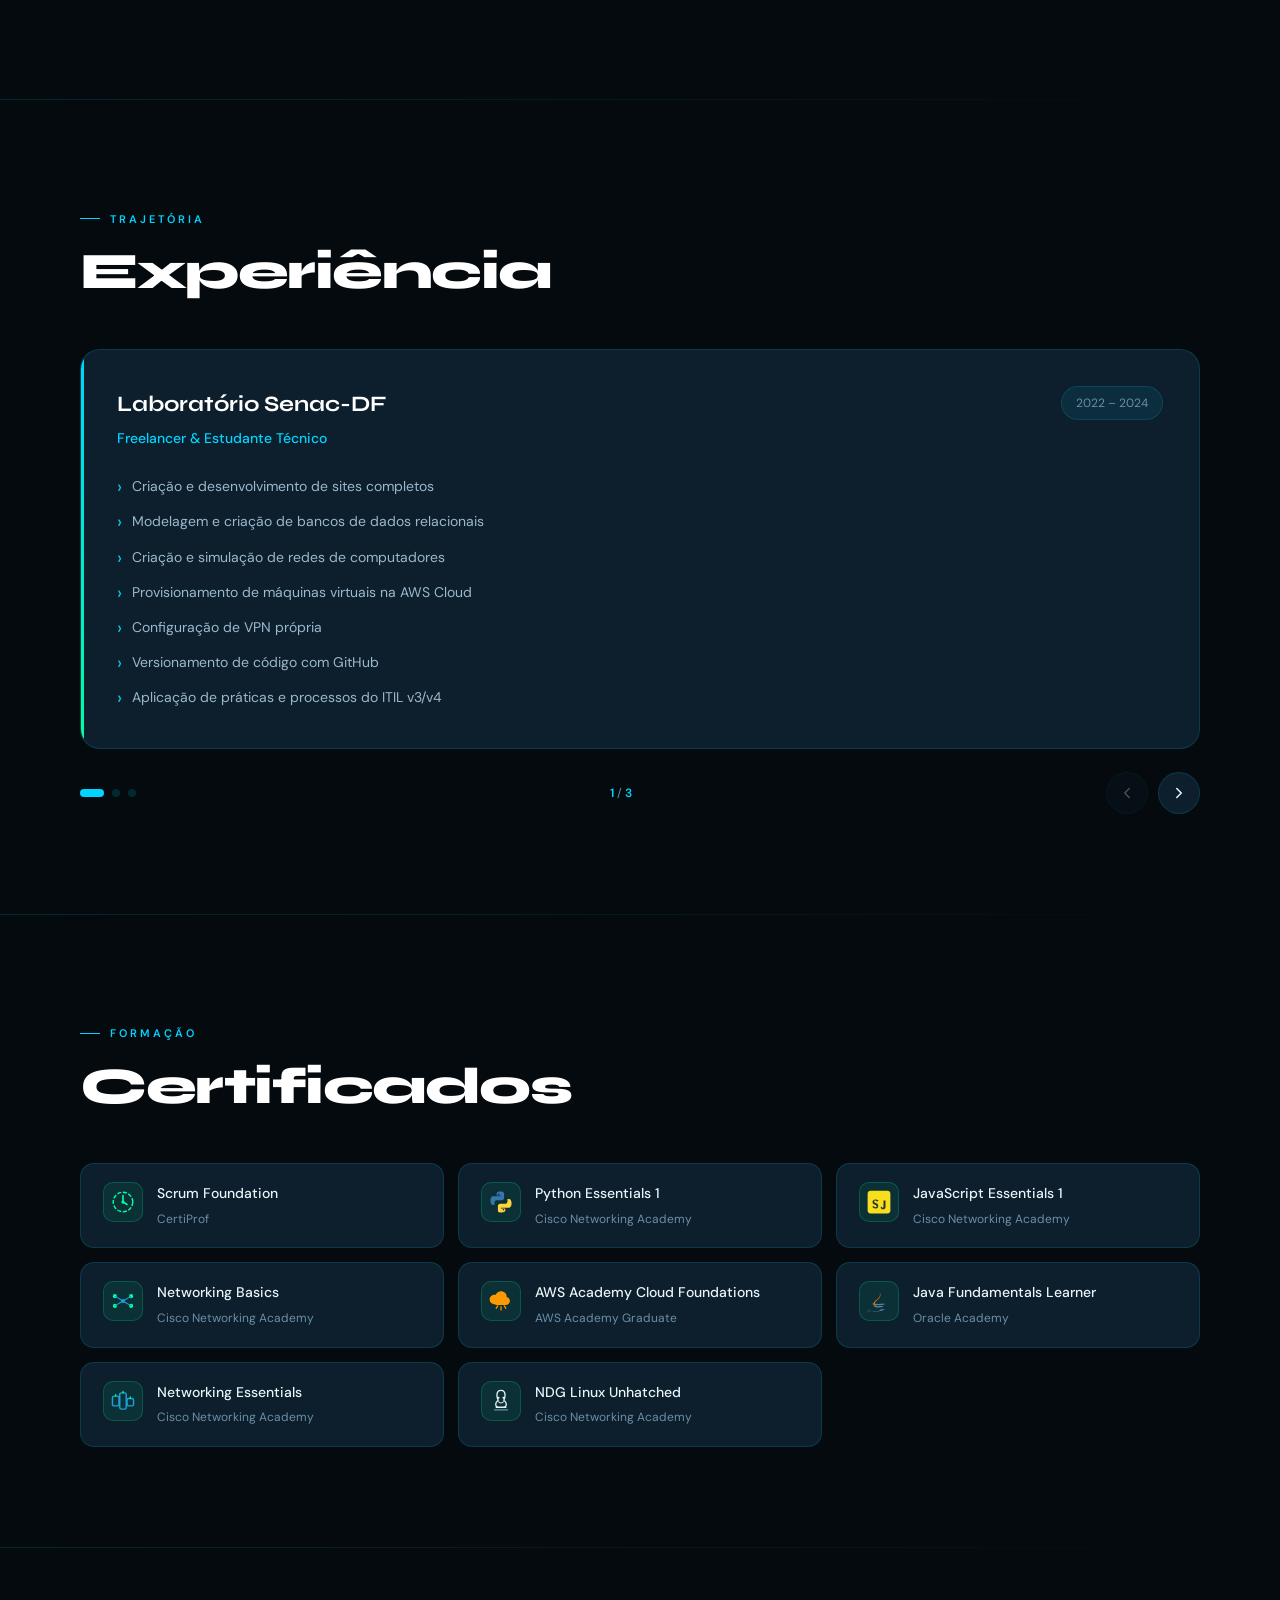
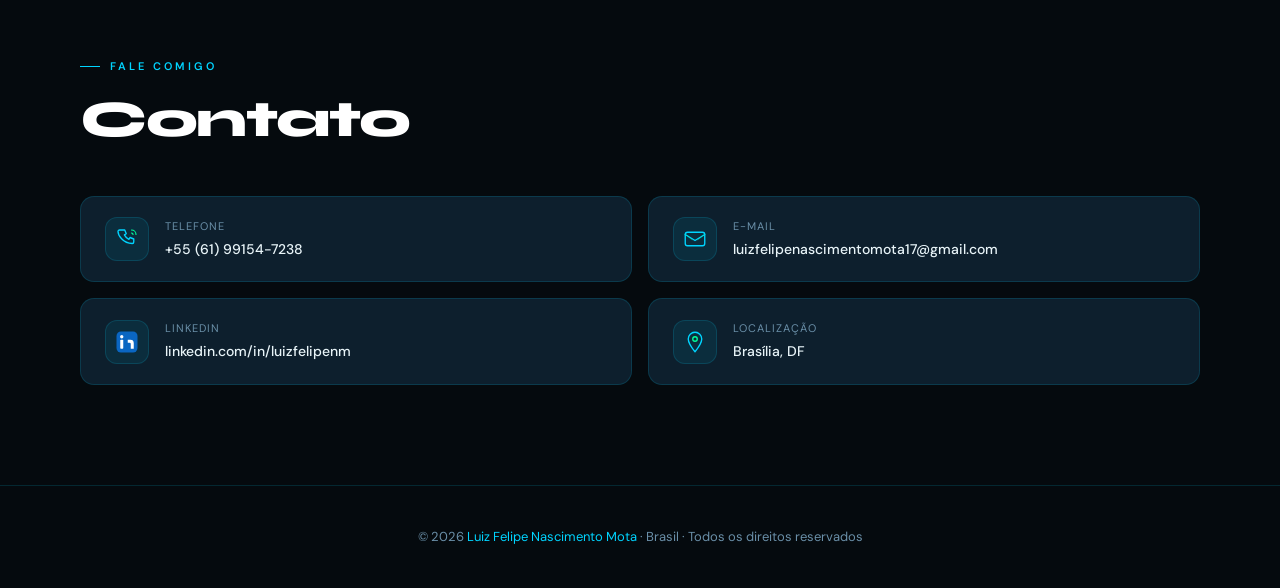
==== commit 143d0c81: "Update bio with correct educational institution" ====
--- a/index.html
+++ b/index.html
@@ -72,7 +72,7 @@
     <h1 class="hero-name">Luiz <span>Felipe</span><br>Nascimento Mota</h1>
     <p class="hero-role">Help Desk TI</p>
     <p class="hero-bio">
-      Olá! Tenho 22 anos, trabalho de Help Desk na Ford Slaviero Brasília e concluí meu ensino superior no curso de Gestão da Tecnologia da Informação no Senac-DF. Apaixonado por tecnologia desde a infância, meu objetivo é crescer na área de TI, adquirindo experiência e certificações para construir uma carreira sólida.
+      Olá! Tenho 22 anos, trabalho de Help Desk na Ford Slaviero Brasília e concluí meu ensino superior no curso de Gestão da Tecnologia da Informação na Faculdade de Tecnologia e Inovação do Senac-DF. Apaixonado por tecnologia desde a infância, meu objetivo é crescer na área de TI, adquirindo experiência e certificações para construir uma carreira sólida.
     </p>
     <div class="hero-ctas">
       <a href="#contato" class="btn-primary">
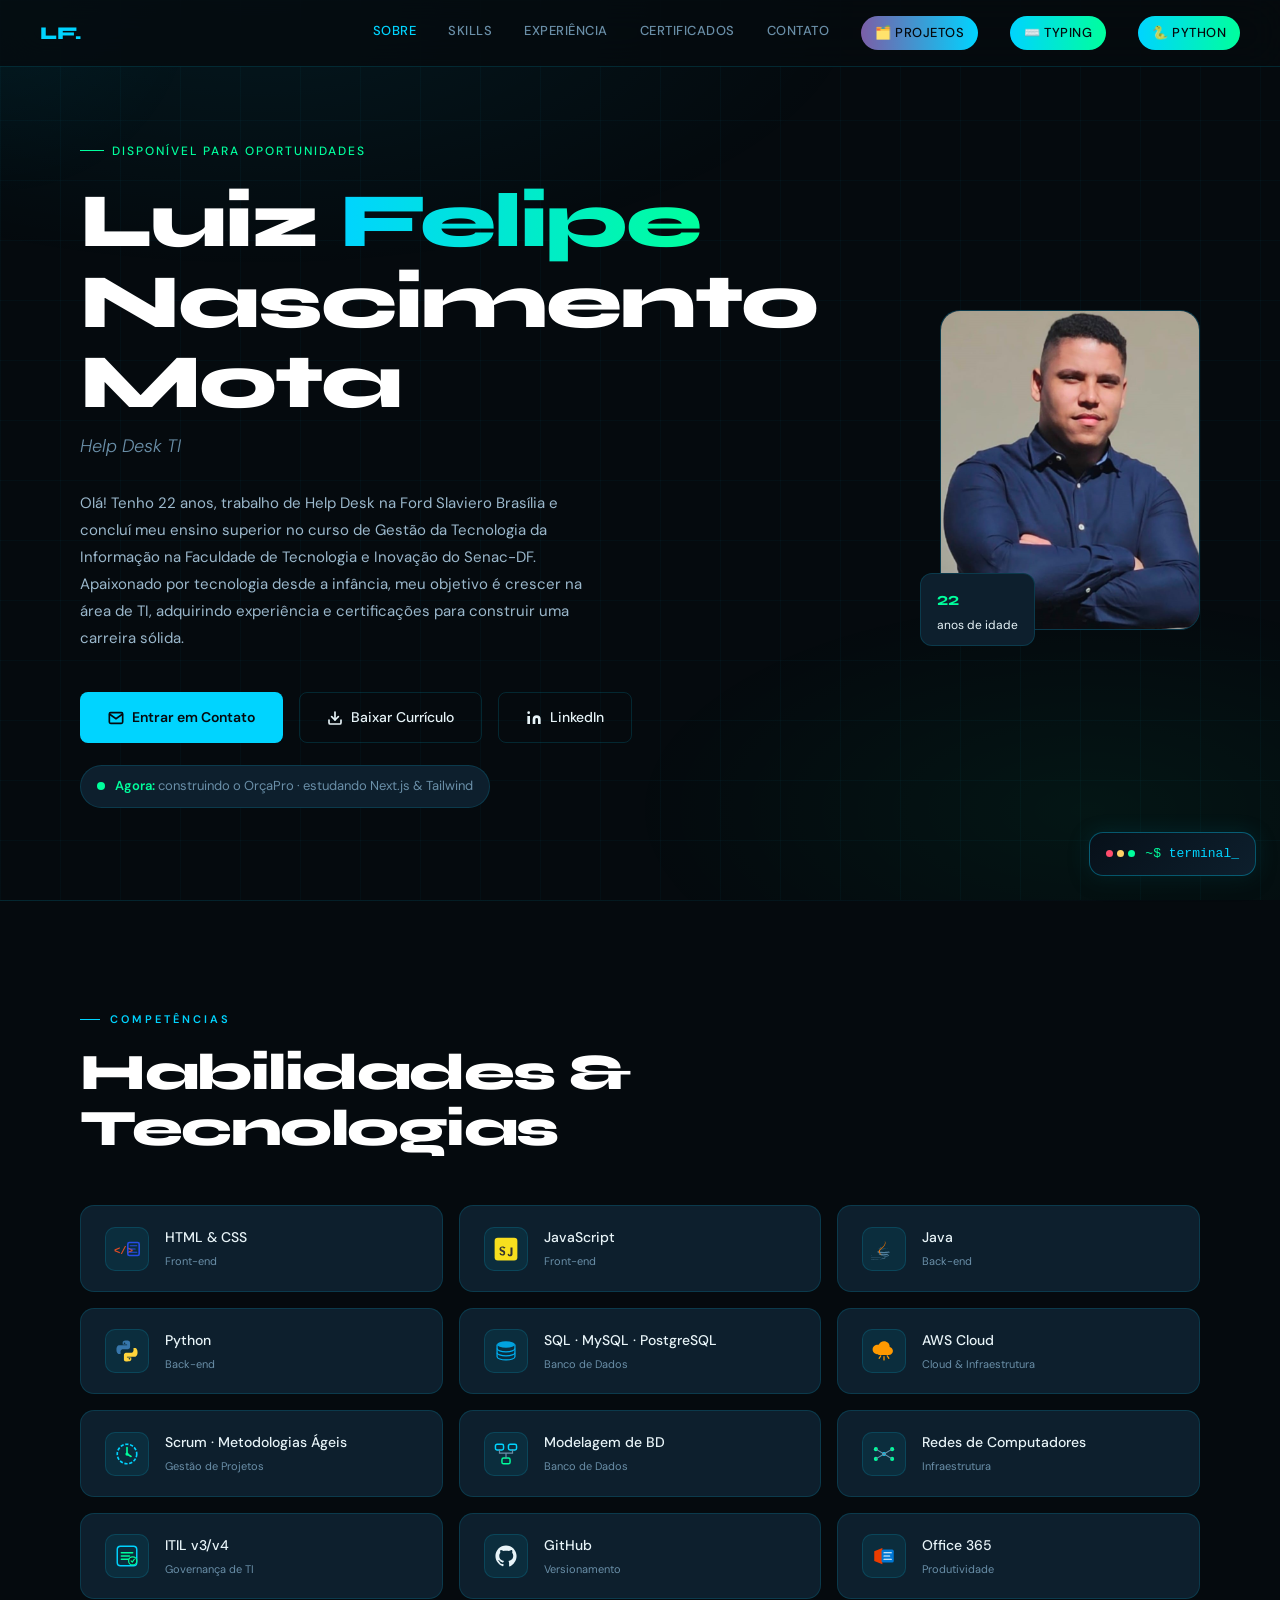
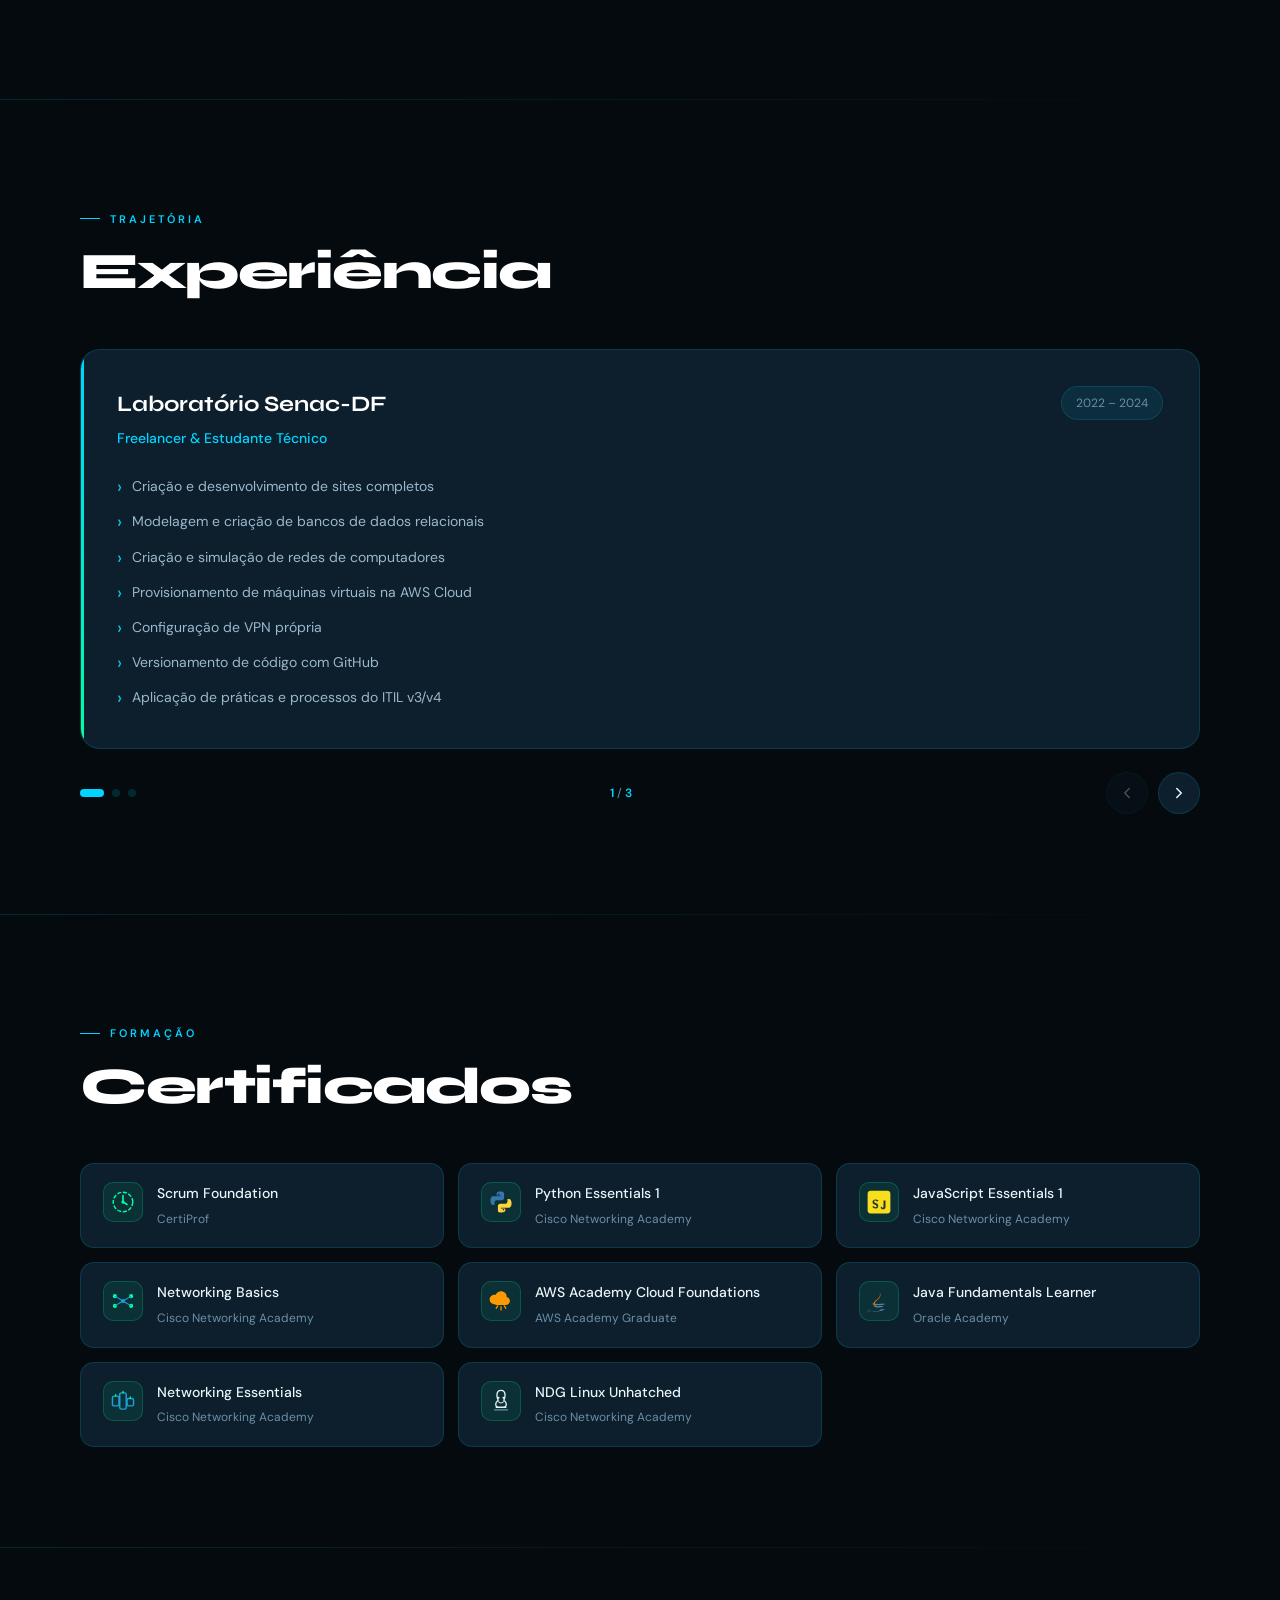
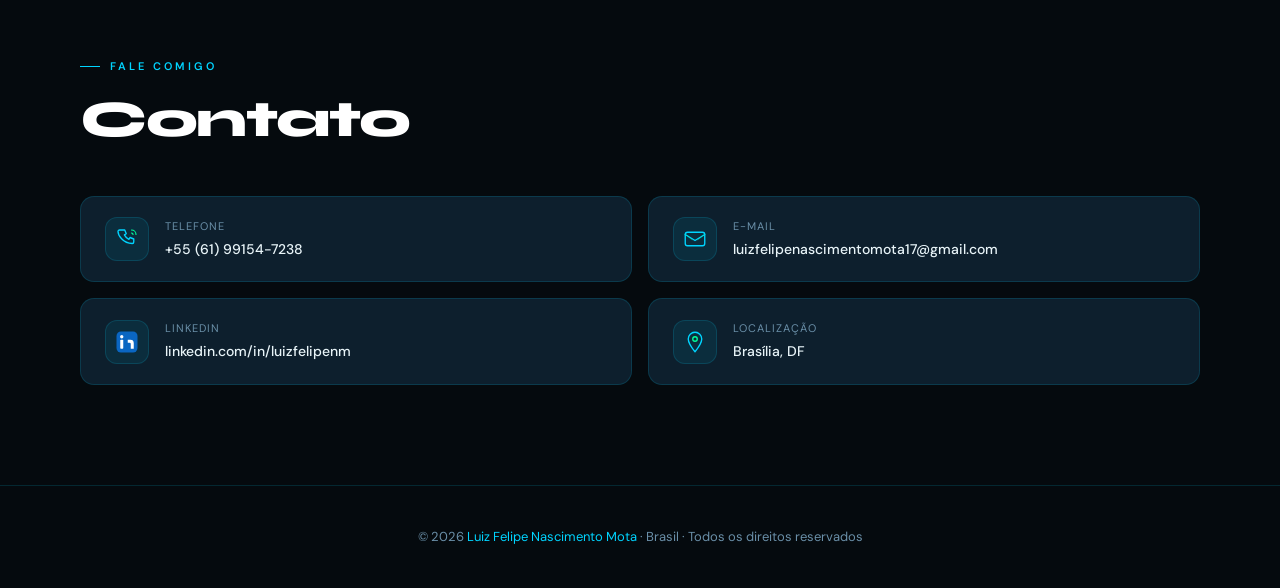
==== commit 257da4cf: "update projetos" ====
--- a/index.html
+++ b/index.html
@@ -46,6 +46,7 @@
     <li><a href="#experiencia">Experiência</a></li>
     <li><a href="#certificados">Certificados</a></li>
     <li><a href="#contato">Contato</a></li>
+    <li><a href="./projetos.html" class="nav-projects">🗂️ Projetos</a></li>
     <li><a href="./speedtyping.html" class="nav-minigame">⌨️ Typing</a></li>
     <li><a href="./python.html" class="nav-minigame">🐍 Python</a></li>
   </ul>
@@ -61,6 +62,7 @@
   <a href="#experiencia"  onclick="closeDrawer()">Experiência</a>
   <a href="#certificados" onclick="closeDrawer()">Certificados</a>
   <a href="#contato"      onclick="closeDrawer()">Contato</a>
+  <a href="./projetos.html" class="drawer-projects">🗂️ Projetos</a>
   <a href="./speedtyping.html" class="drawer-minigame">⌨️ Speed Typing</a>
   <a href="./python.html" class="drawer-minigame">🐍 Python</a>
 </div>
@@ -310,7 +312,7 @@
         </div>
         <ul class="exp-items">
           <li>Operação de caixa</li>
-          <li>PV — TOTVS</li>
+          <li>PDV — TOTVS</li>
           <li>Atendimento ao Cliente</li>
           <li>Operação com caixas Autoatendimento (Self-checkout)</li>
           <li>Reposição</li>
--- a/assets/css/index.css
+++ b/assets/css/index.css
@@ -192,6 +192,46 @@
   transition: opacity .2s, transform .2s;
 }
 .drawer-minigame:hover { opacity: .85; transform: scale(1.03); }
+
+/* ── NAV / DRAWER: PROJETOS ── */
+.nav-projects {
+  display: inline-flex;
+  align-items: center;
+  gap: 6px;
+  font-size: 12px;
+  font-weight: 600;
+  letter-spacing: 1.5px;
+  text-transform: uppercase;
+  color: #050a0e !important;
+  background: linear-gradient(90deg, var(--accent3), var(--accent));
+  padding: 6px 14px;
+  border-radius: 100px;
+  text-decoration: none;
+  transition: opacity .2s, transform .2s, box-shadow .2s !important;
+  white-space: nowrap;
+}
+.nav-projects::after { display: none !important; }
+.nav-projects:hover {
+  opacity: .9;
+  transform: translateY(-1px);
+  box-shadow: 0 4px 18px rgba(123,94,167,.35);
+  color: #050a0e !important;
+}
+.drawer-projects {
+  display: inline-flex;
+  align-items: center;
+  gap: 10px;
+  background: linear-gradient(90deg, var(--accent3), var(--accent));
+  color: #050a0e !important;
+  font-family: 'Syne', sans-serif;
+  font-size: 28px;
+  font-weight: 700;
+  padding: 10px 32px;
+  border-radius: 100px;
+  text-decoration: none;
+  transition: opacity .2s, transform .2s;
+}
+.drawer-projects:hover { opacity: .85; transform: scale(1.03); }
 
 /* ── HERO ── */
 .hero {
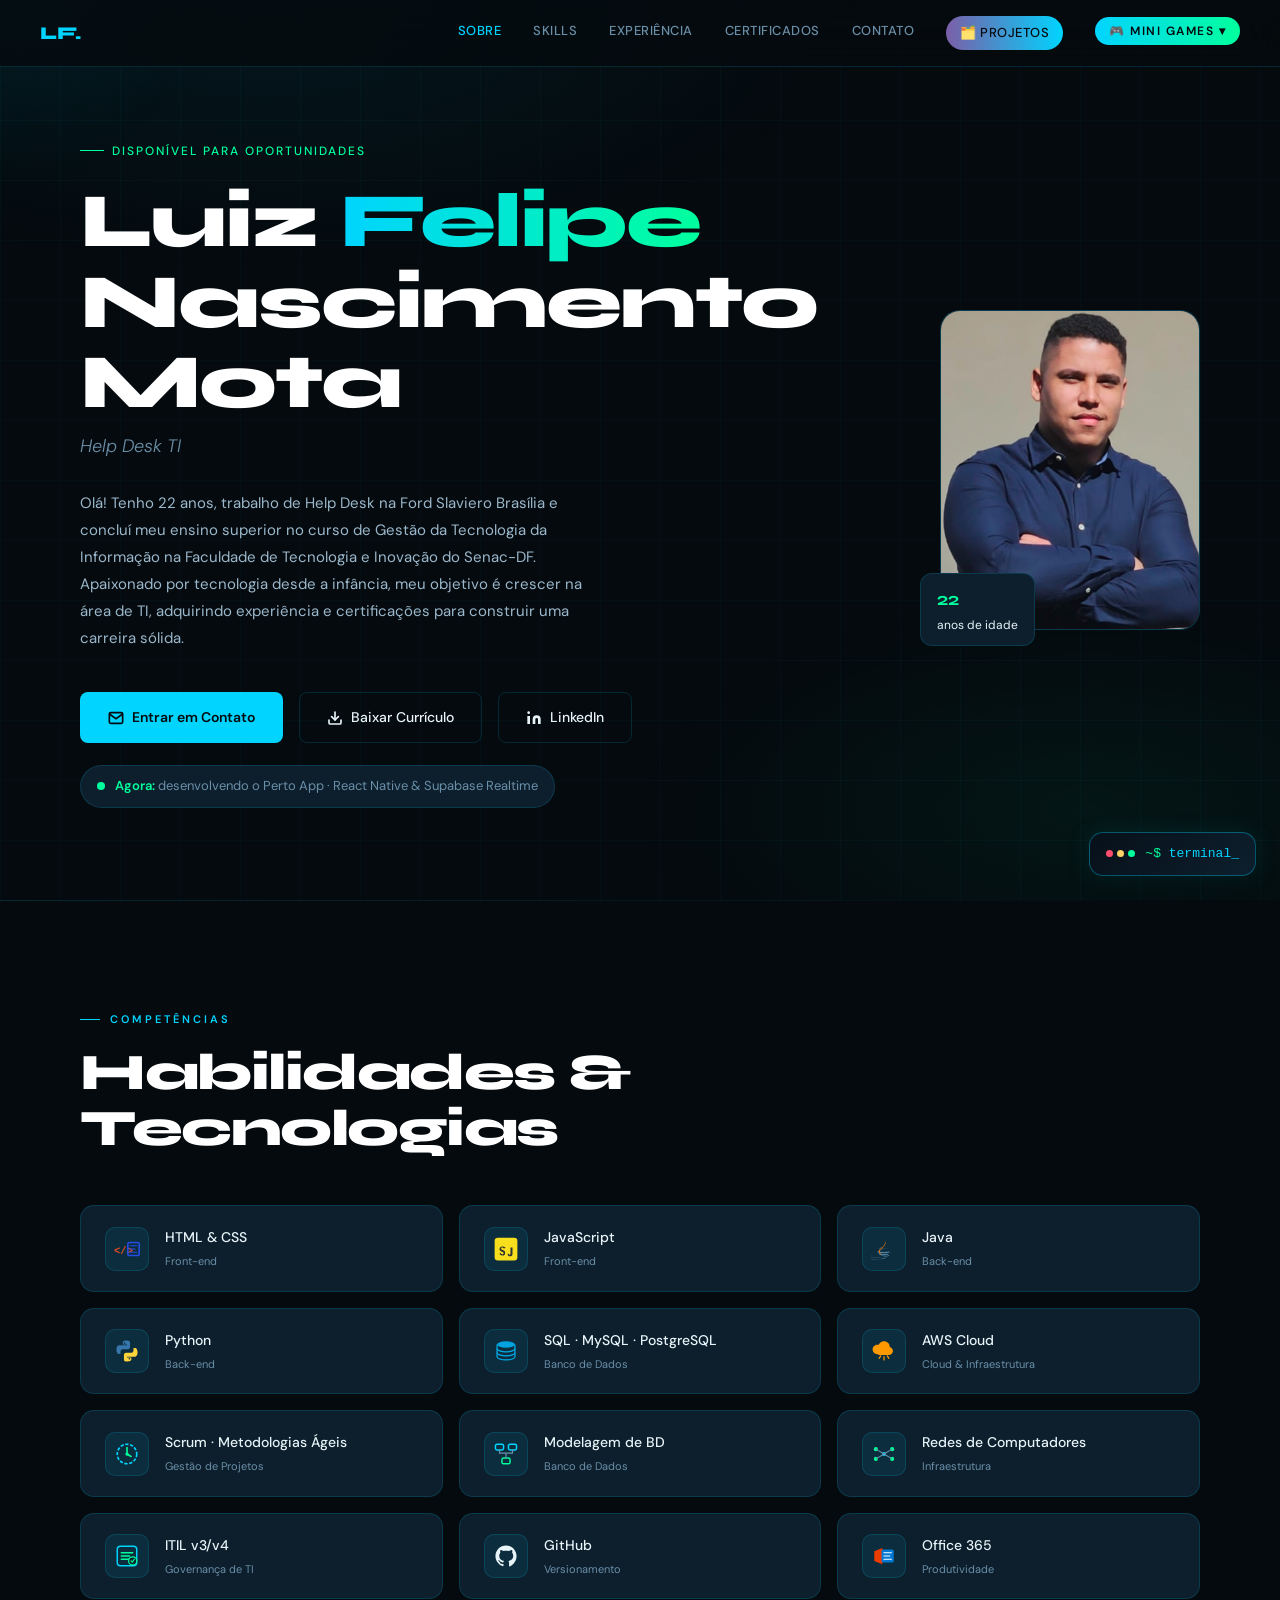
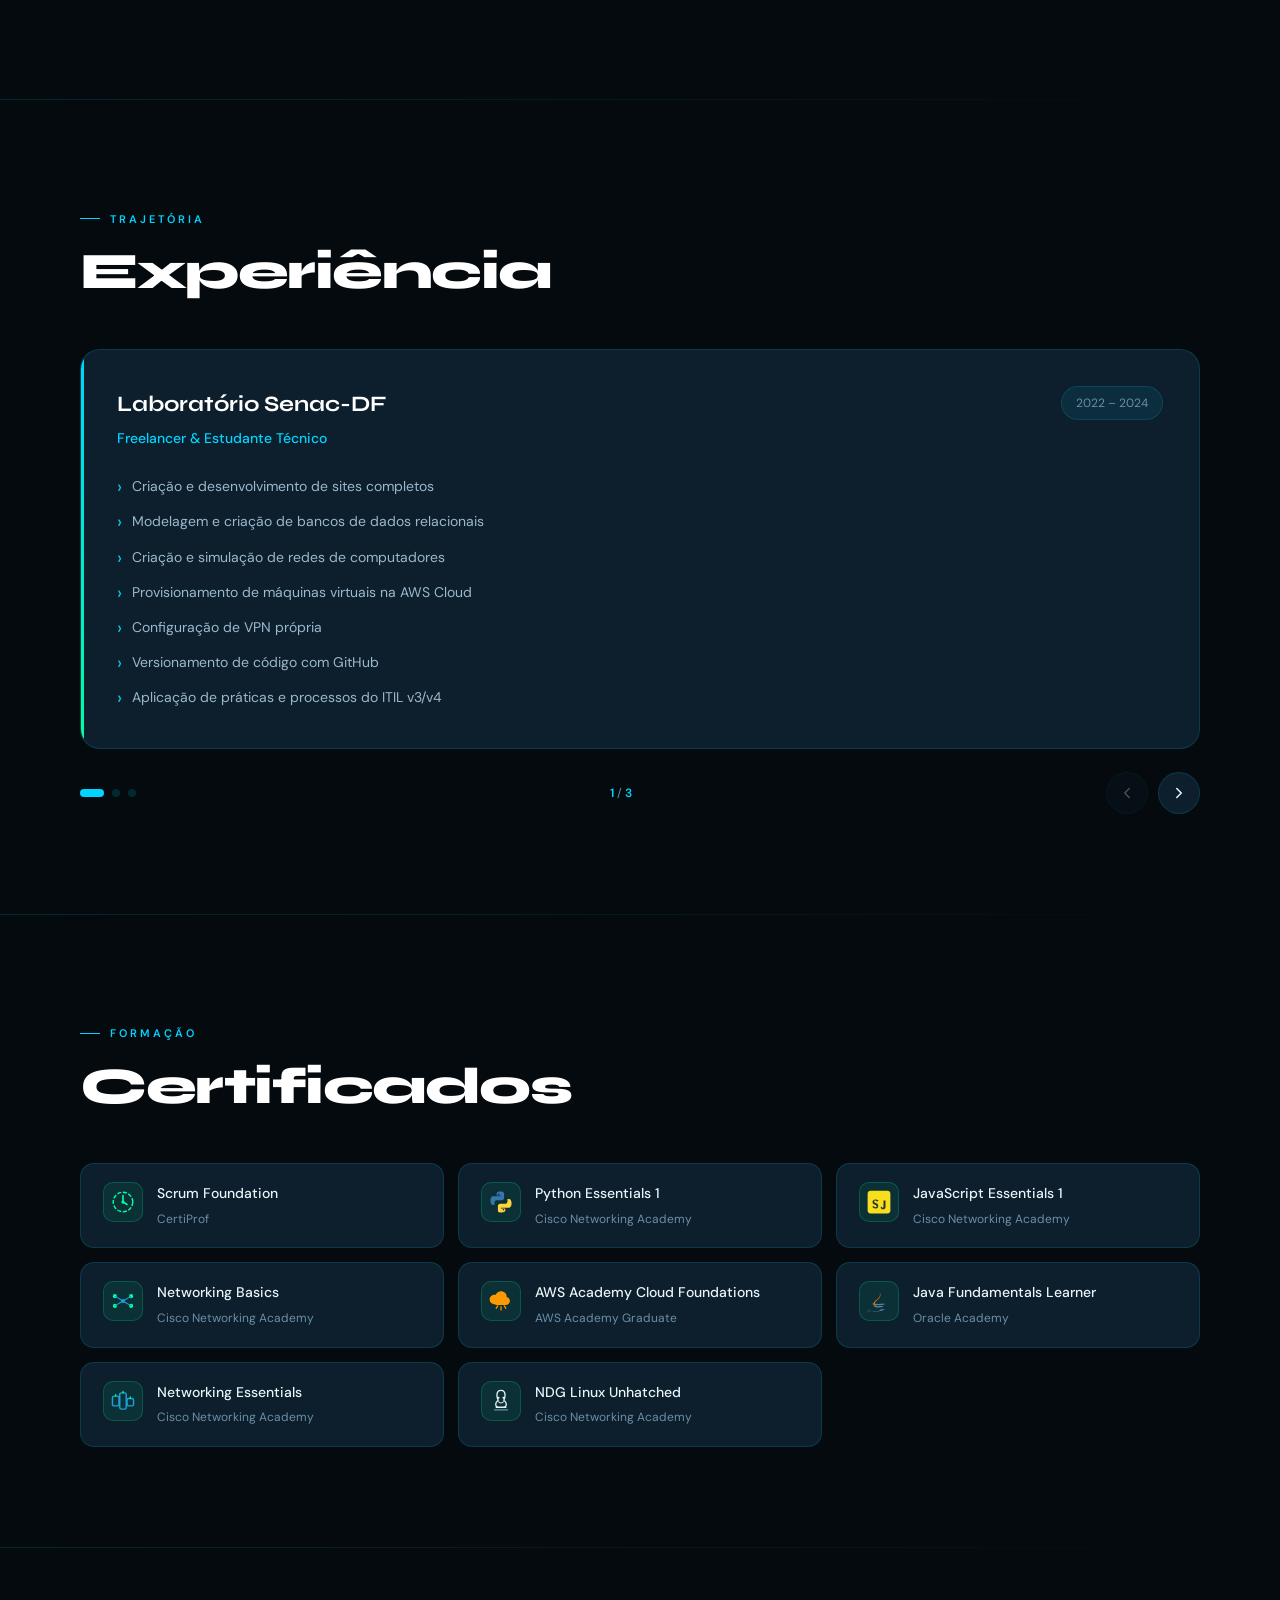
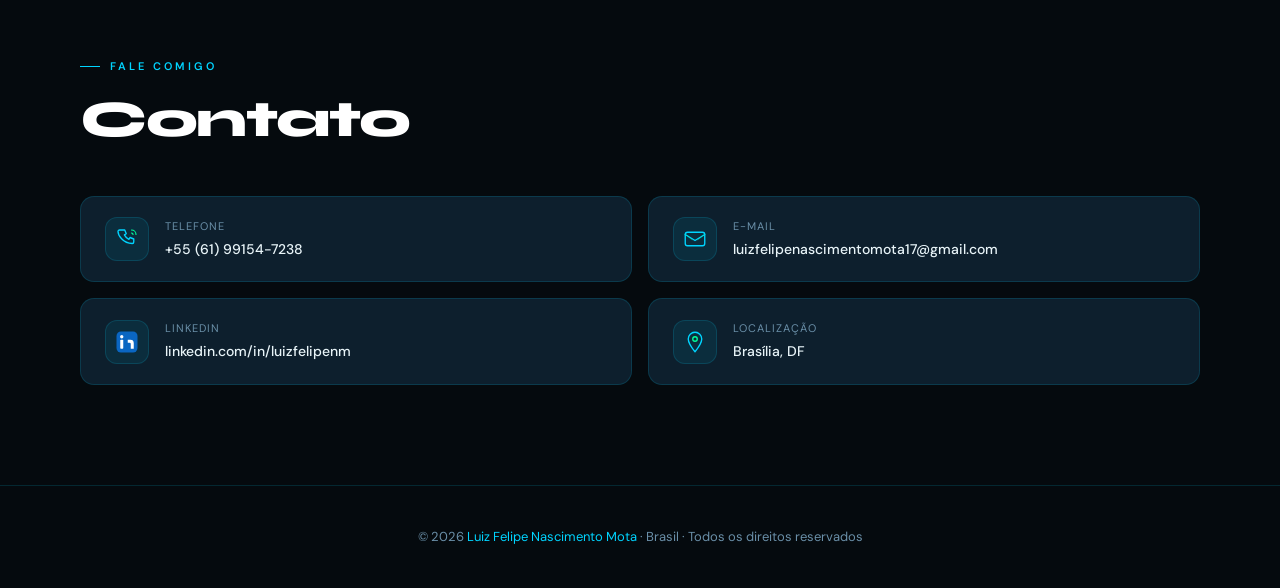
==== commit 219c7360: "update nav status" ====
--- a/index.html
+++ b/index.html
@@ -47,8 +47,25 @@
     <li><a href="#certificados">Certificados</a></li>
     <li><a href="#contato">Contato</a></li>
     <li><a href="./projetos.html" class="nav-projects">🗂️ Projetos</a></li>
-    <li><a href="./speedtyping.html" class="nav-minigame">⌨️ Typing</a></li>
-    <li><a href="./python.html" class="nav-minigame">🐍 Python</a></li>
+    <li class="nav-games-wrap">
+      <button class="nav-minigame nav-games-btn" id="gamesBtn" type="button">🎮 Mini Games ▾</button>
+      <div class="games-dropdown" id="gamesDropdown">
+        <a href="./speedtyping.html" class="games-dropdown-item">
+          <span class="games-dd-icon">⌨️</span>
+          <span>
+            <span class="games-dd-name">Speed Typing</span>
+            <span class="games-dd-sub">Termos de TI contra o tempo</span>
+          </span>
+        </a>
+        <a href="./python.html" class="games-dropdown-item">
+          <span class="games-dd-icon">🐍</span>
+          <span>
+            <span class="games-dd-name">Python Snake</span>
+            <span class="games-dd-sub">A cobrinha caçadora de bugs</span>
+          </span>
+        </a>
+      </div>
+    </li>
   </ul>
   <button class="nav-hamburger" id="hamburger" aria-label="Abrir menu">
     <span></span><span></span><span></span>
@@ -63,8 +80,13 @@
   <a href="#certificados" onclick="closeDrawer()">Certificados</a>
   <a href="#contato"      onclick="closeDrawer()">Contato</a>
   <a href="./projetos.html" class="drawer-projects">🗂️ Projetos</a>
-  <a href="./speedtyping.html" class="drawer-minigame">⌨️ Speed Typing</a>
-  <a href="./python.html" class="drawer-minigame">🐍 Python</a>
+  <div class="drawer-games-group">
+    <div class="drawer-games-label">🎮 Mini Games</div>
+    <div class="drawer-games-links">
+      <a href="./speedtyping.html" onclick="closeDrawer()" class="drawer-game-item">⌨️ Speed Typing</a>
+      <a href="./python.html" onclick="closeDrawer()" class="drawer-game-item">🐍 Python Snake</a>
+    </div>
+  </div>
 </div>
 
 <!-- Hero -->
@@ -93,7 +115,7 @@
     <!-- Seção "Agora" — atualize esta linha sempre que mudar de foco -->
     <div class="now-box">
       <span class="now-dot"></span>
-      <span><b>Agora:</b> construindo o OrçaPro · estudando Next.js &amp; Tailwind</span>
+      <span><b>Agora:</b> desenvolvendo o Perto App · React Native &amp; Supabase Realtime</span>
     </div>
   </div>
   <div class="hero-photo-wrap">
--- a/assets/css/index.css
+++ b/assets/css/index.css
@@ -232,6 +232,67 @@
   transition: opacity .2s, transform .2s;
 }
 .drawer-projects:hover { opacity: .85; transform: scale(1.03); }
+
+/* ── NAV: MINI GAMES DROPDOWN (desktop) ── */
+.nav-games-wrap { position: relative; list-style: none; }
+.nav-games-btn { cursor: pointer; border: none; font-family: inherit; }
+.games-dropdown {
+  display: none;
+  position: absolute;
+  top: calc(100% + 12px);
+  right: 0;
+  background: var(--card);
+  border: 1px solid var(--border);
+  border-radius: 12px;
+  padding: 8px;
+  min-width: 230px;
+  box-shadow: 0 12px 40px rgba(0,0,0,.5);
+  z-index: 300;
+  animation: gamesDropIn .2s ease both;
+}
+@keyframes gamesDropIn { from { opacity: 0; transform: translateY(-6px); } to { opacity: 1; transform: none; } }
+.games-dropdown.open { display: block; }
+.games-dropdown-item {
+  display: flex;
+  align-items: center;
+  gap: 12px;
+  padding: 10px 12px;
+  border-radius: 8px;
+  text-decoration: none;
+  color: var(--text);
+  transition: background .2s;
+}
+.games-dropdown-item:hover { background: rgba(0,212,255,.07); }
+.games-dd-icon { font-size: 22px; flex-shrink: 0; }
+.games-dd-name { display: block; font-size: 14px; font-weight: 600; color: var(--text); }
+.games-dd-sub  { display: block; font-size: 11px; color: var(--muted); margin-top: 2px; }
+
+/* ── DRAWER: MINI GAMES GROUP (mobile) ── */
+.drawer-games-group { display: flex; flex-direction: column; align-items: center; gap: 14px; }
+.drawer-games-label {
+  font-family: 'Syne', sans-serif;
+  font-size: 22px;
+  font-weight: 700;
+  color: var(--muted);
+  letter-spacing: 1px;
+}
+.drawer-games-links { display: flex; gap: 12px; flex-wrap: wrap; justify-content: center; }
+.drawer-game-item {
+  display: inline-flex;
+  align-items: center;
+  gap: 8px;
+  padding: 10px 22px;
+  border-radius: 100px;
+  border: 1px solid var(--border);
+  background: var(--card);
+  color: var(--text);
+  font-family: 'Syne', sans-serif;
+  font-size: 16px;
+  font-weight: 600;
+  text-decoration: none;
+  transition: border-color .2s, background .2s;
+}
+.drawer-game-item:hover { border-color: var(--accent); background: var(--glow); }
 
 /* ── HERO ── */
 .hero {
